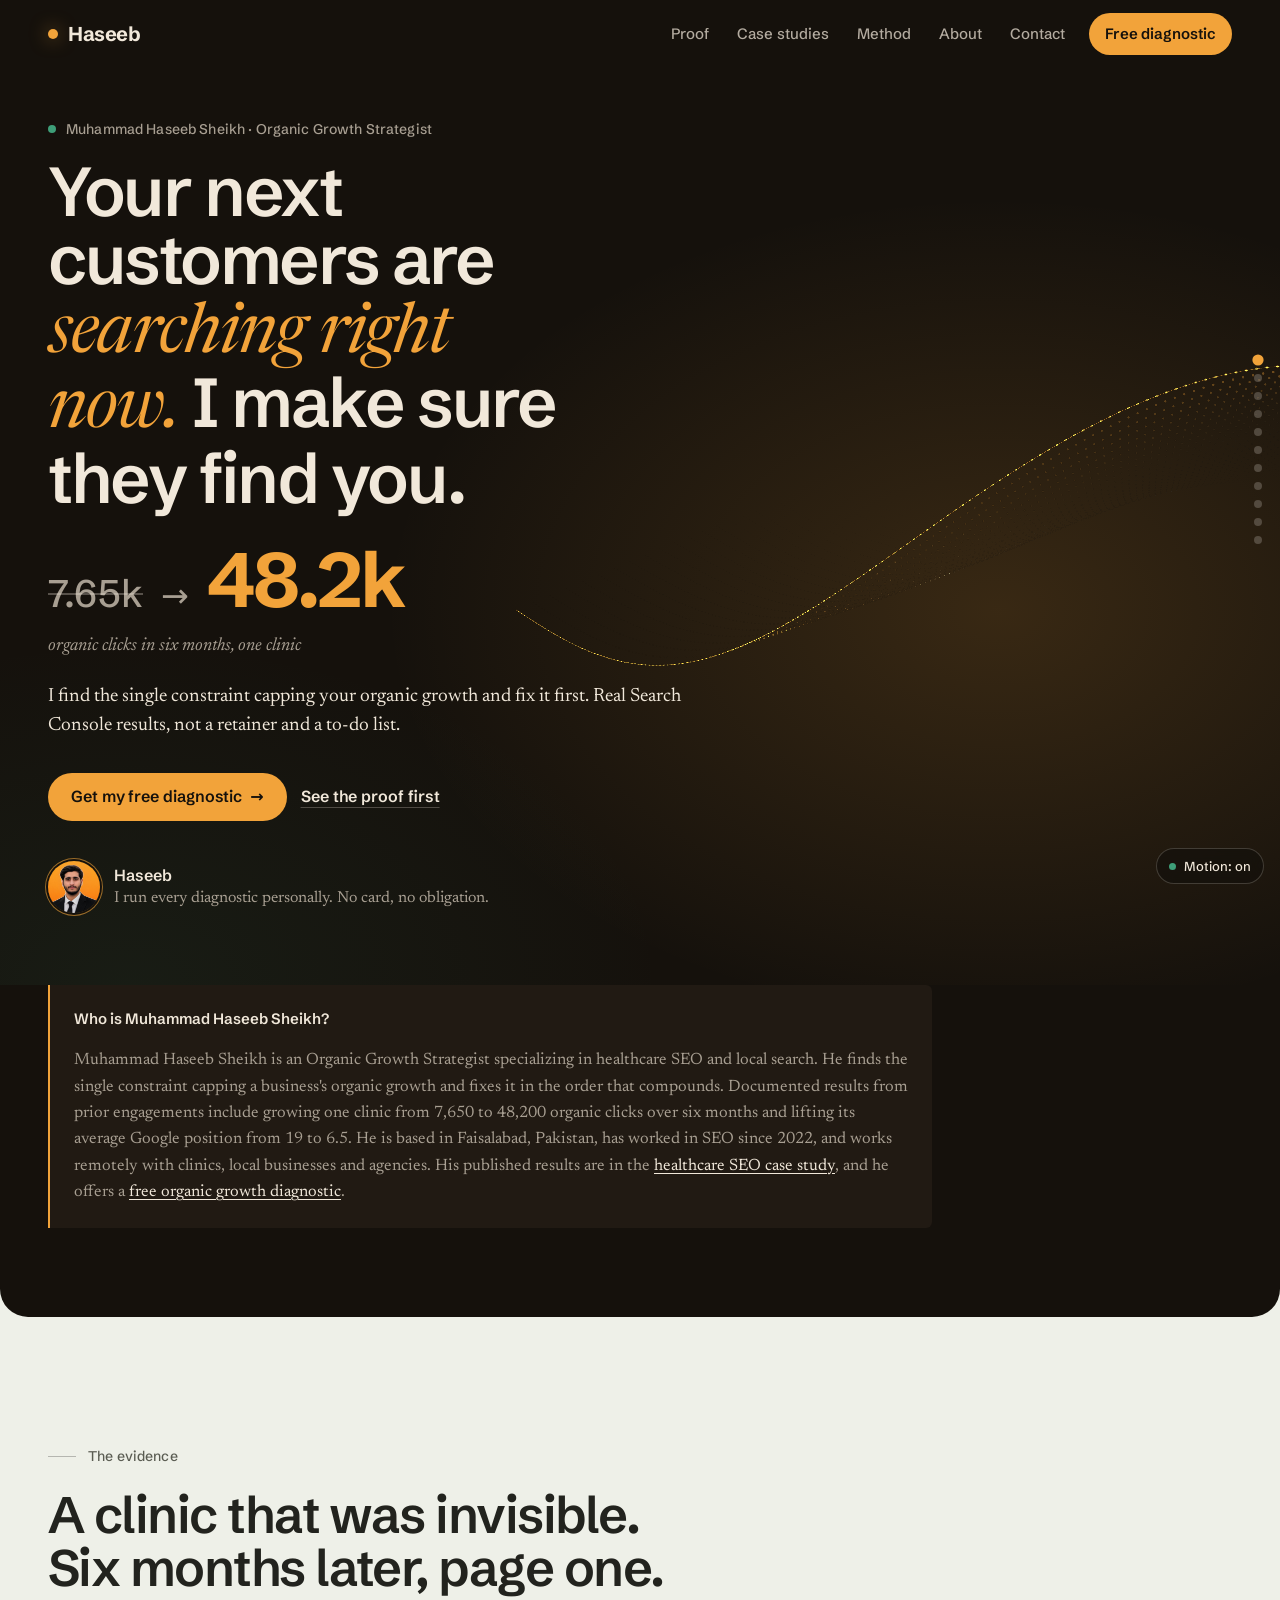
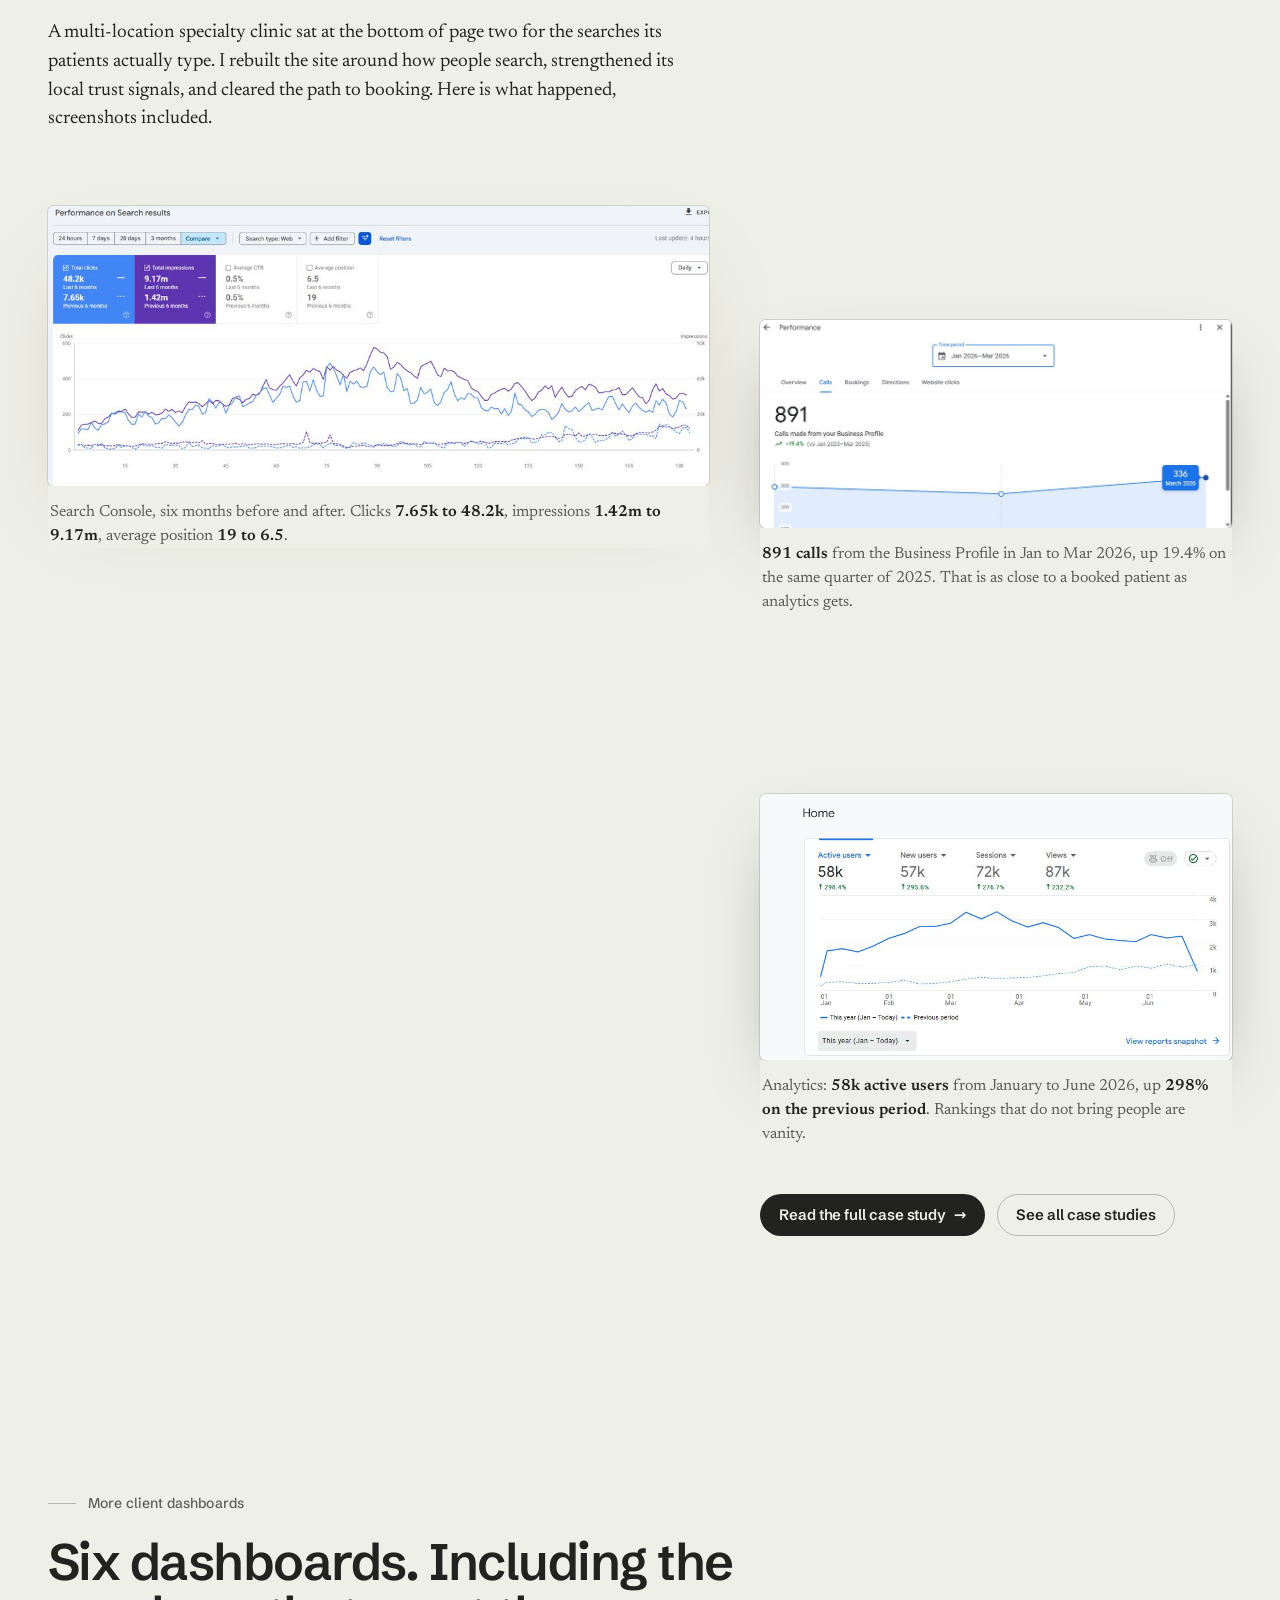
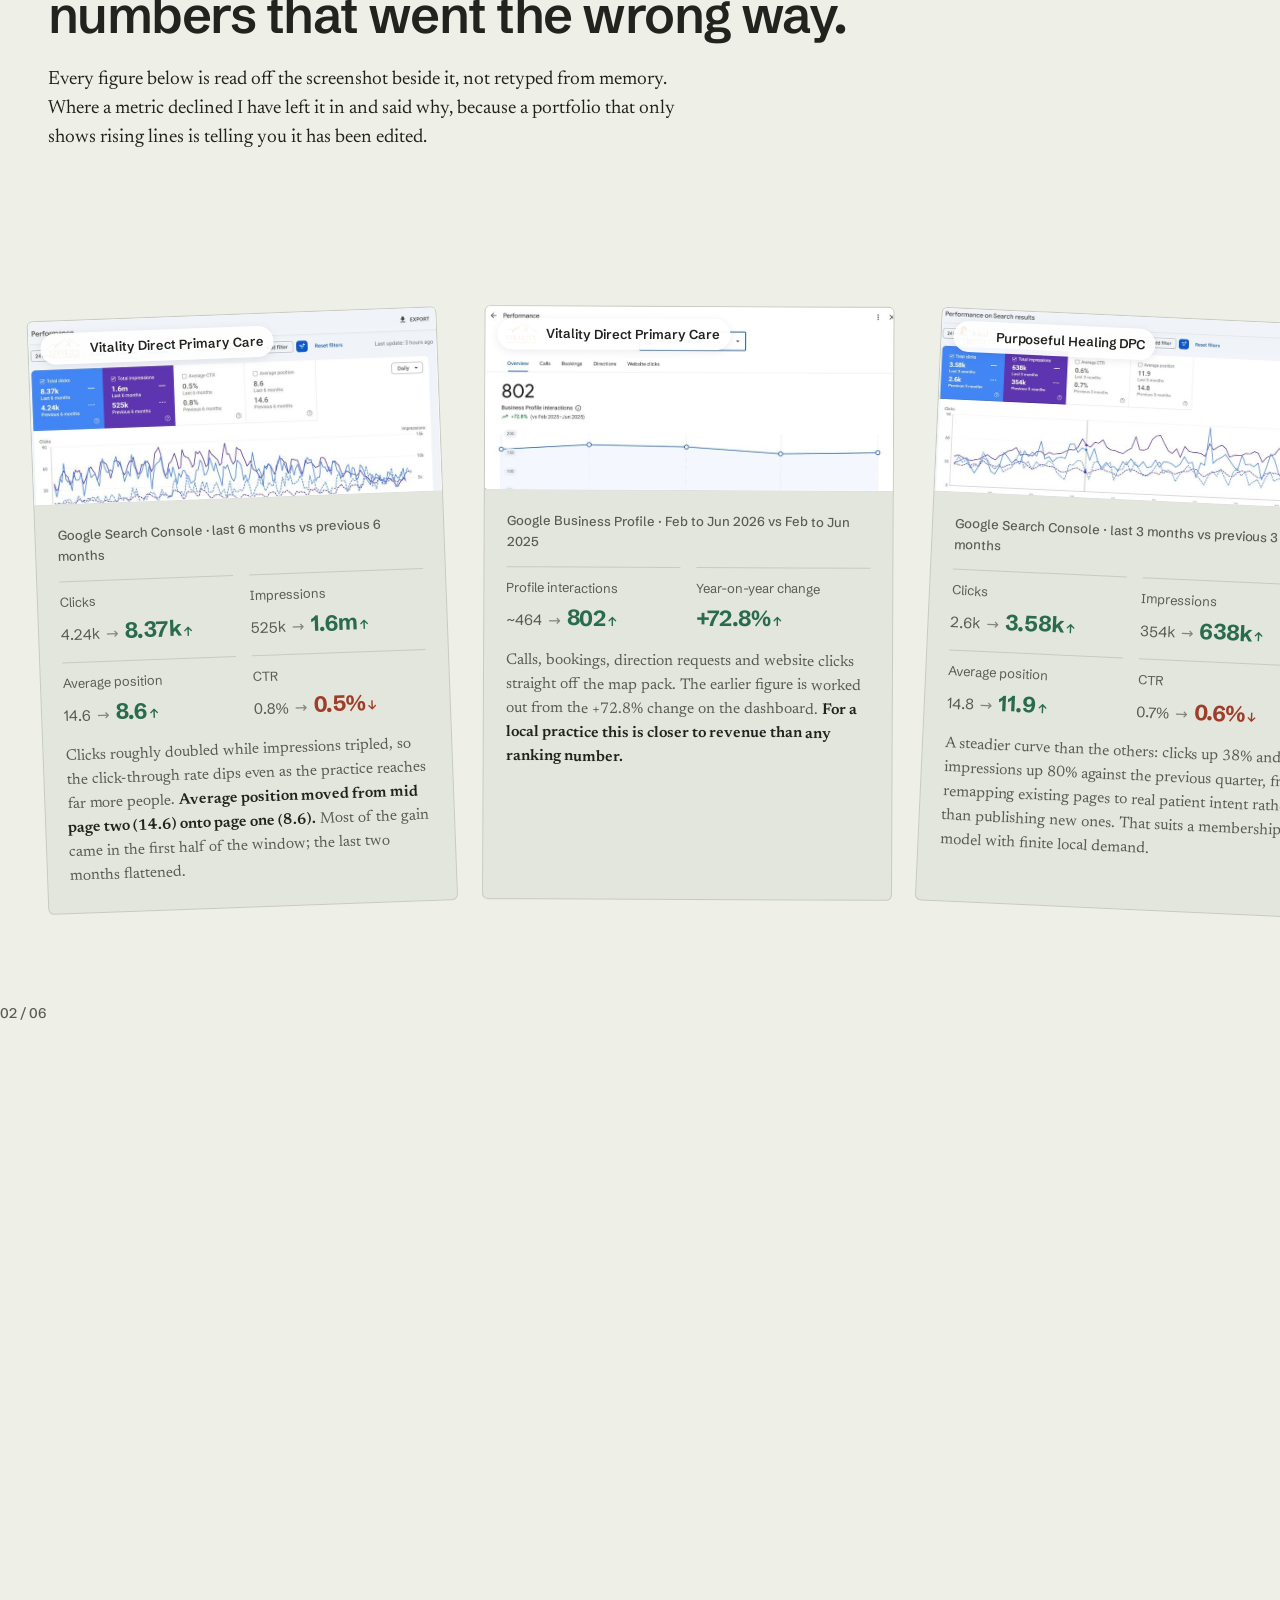
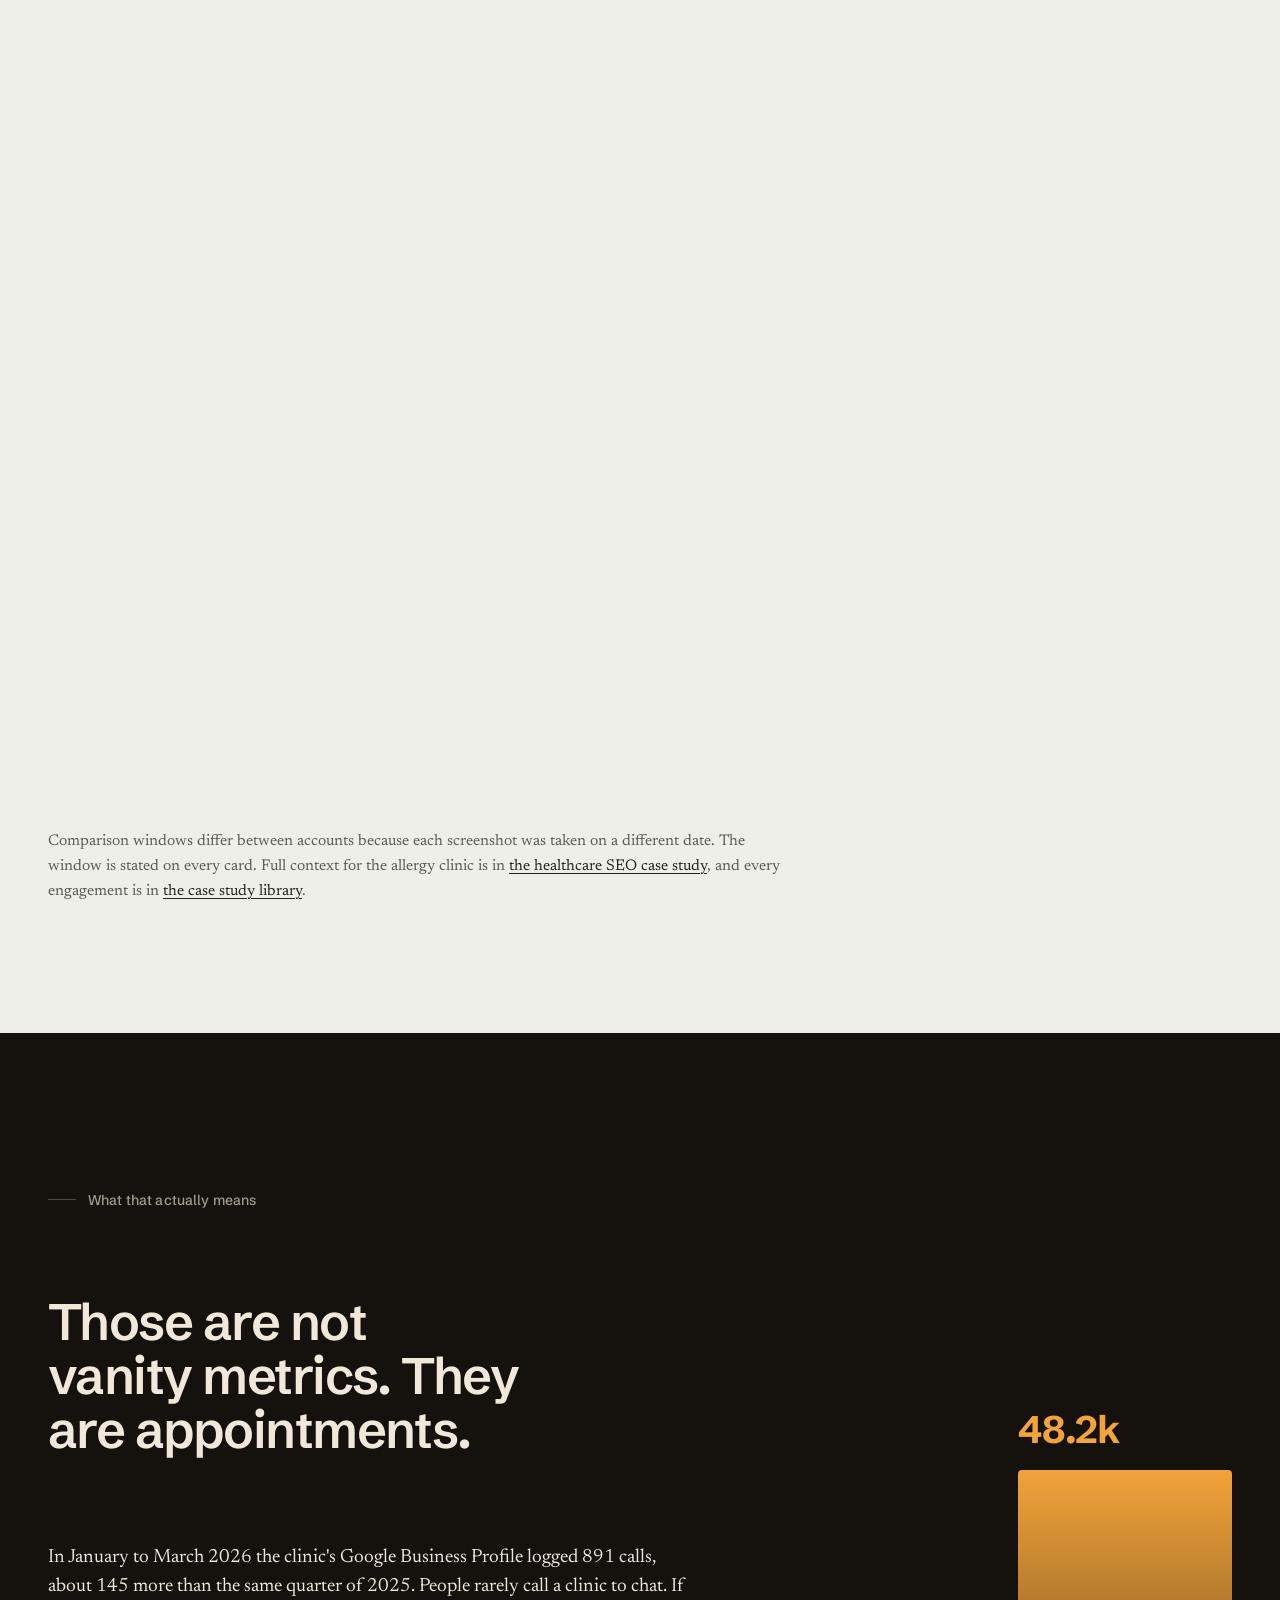
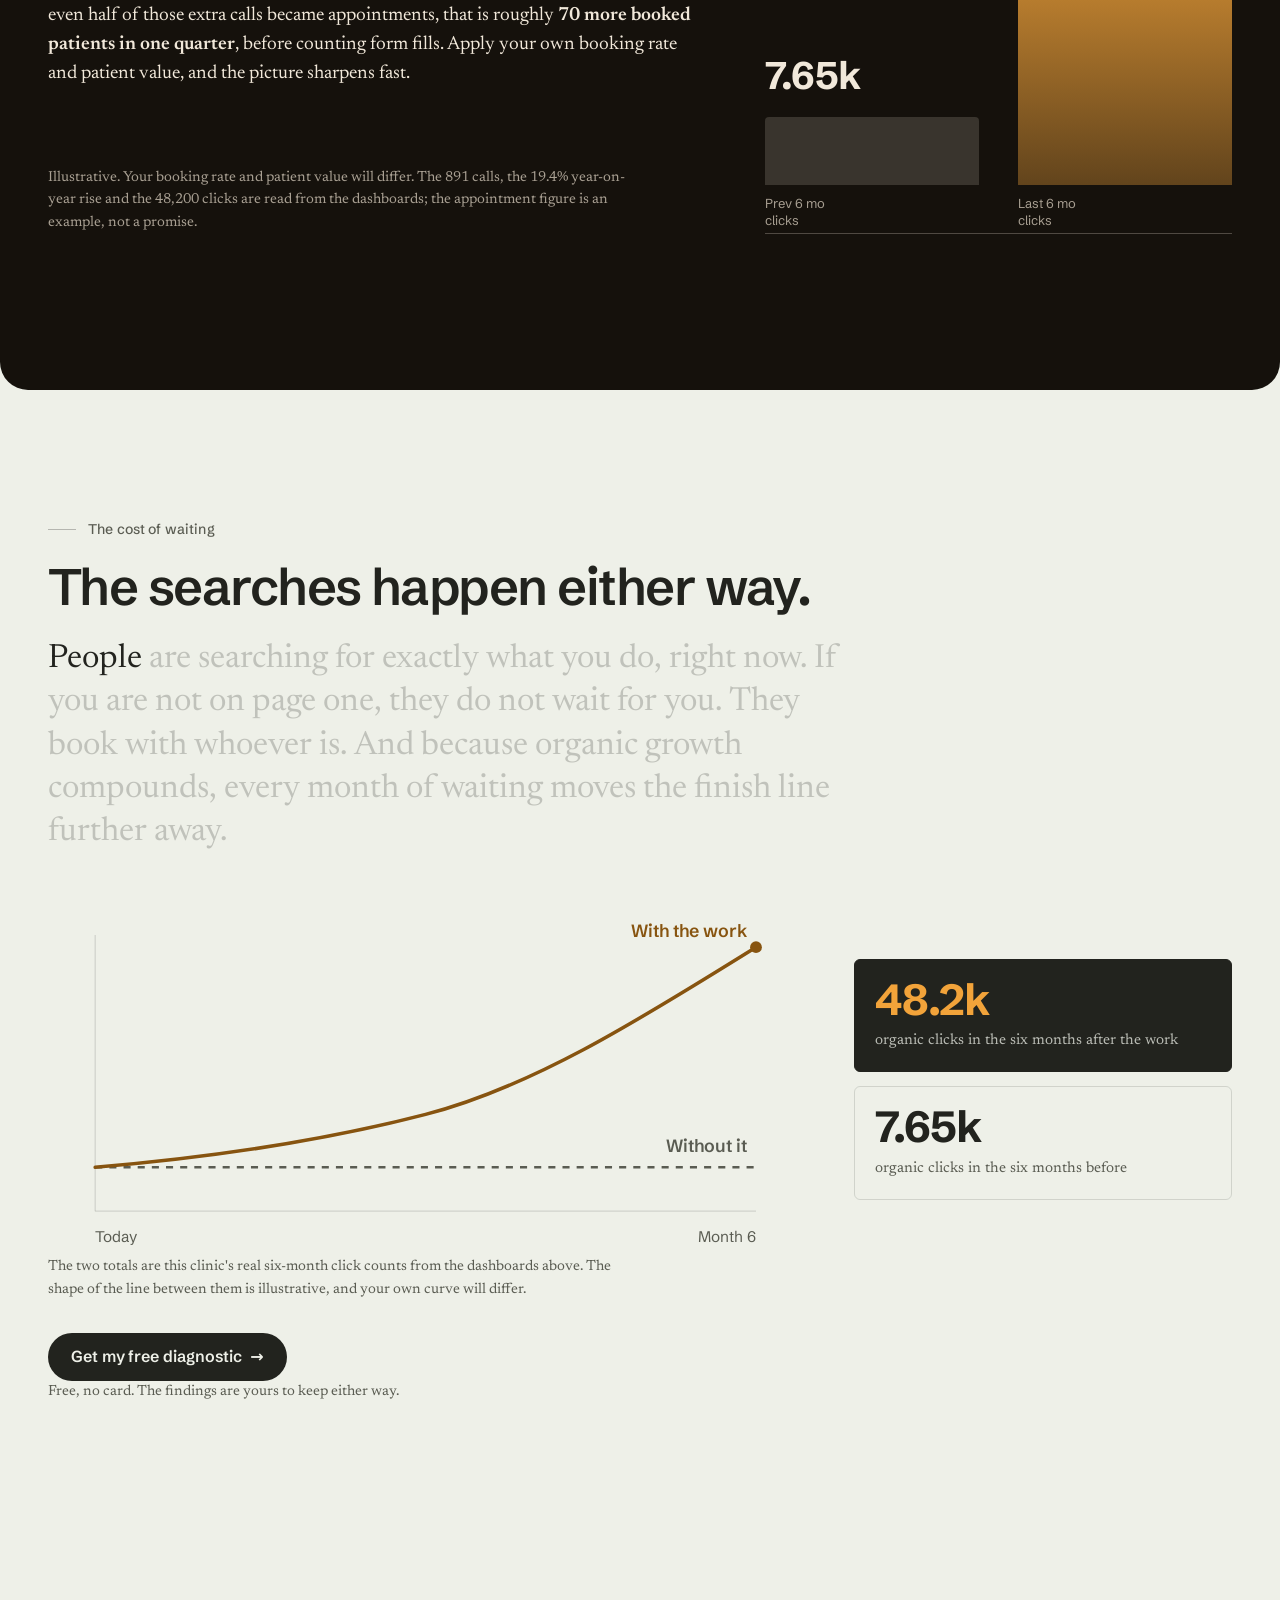
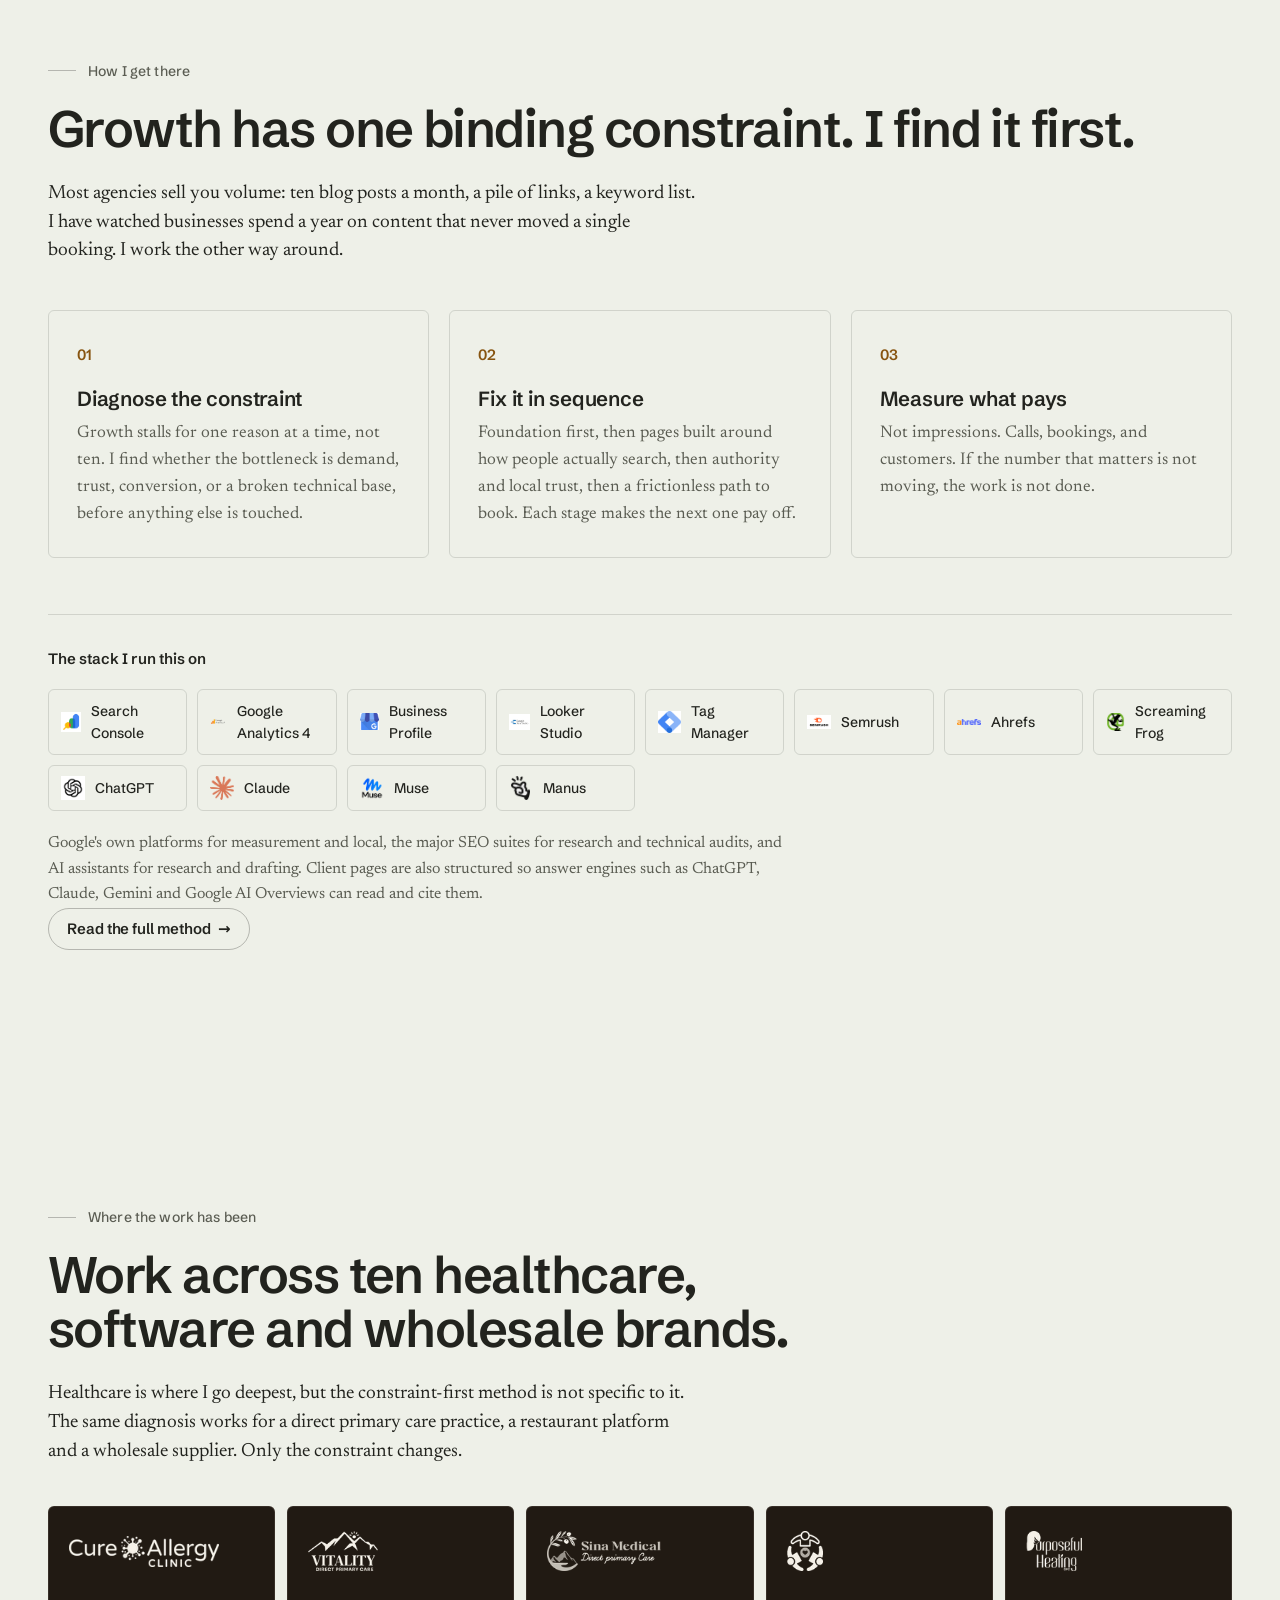
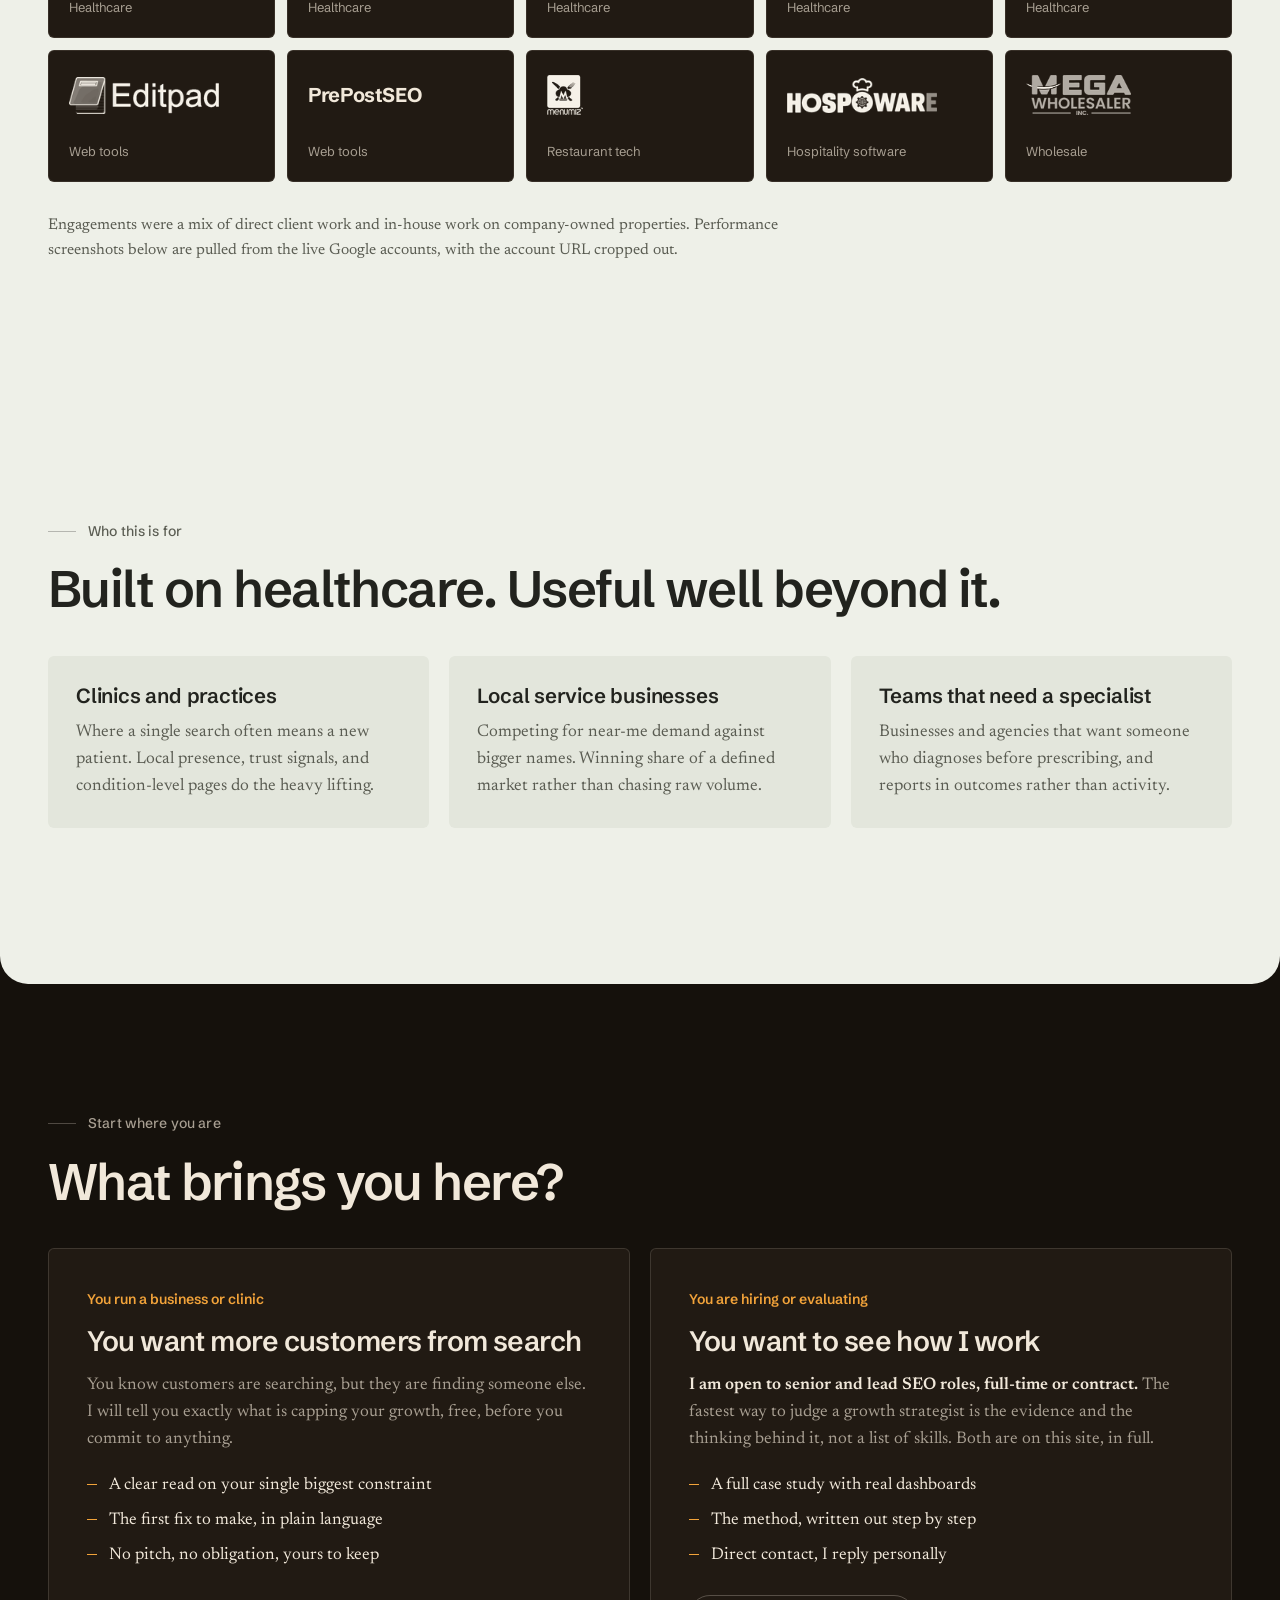
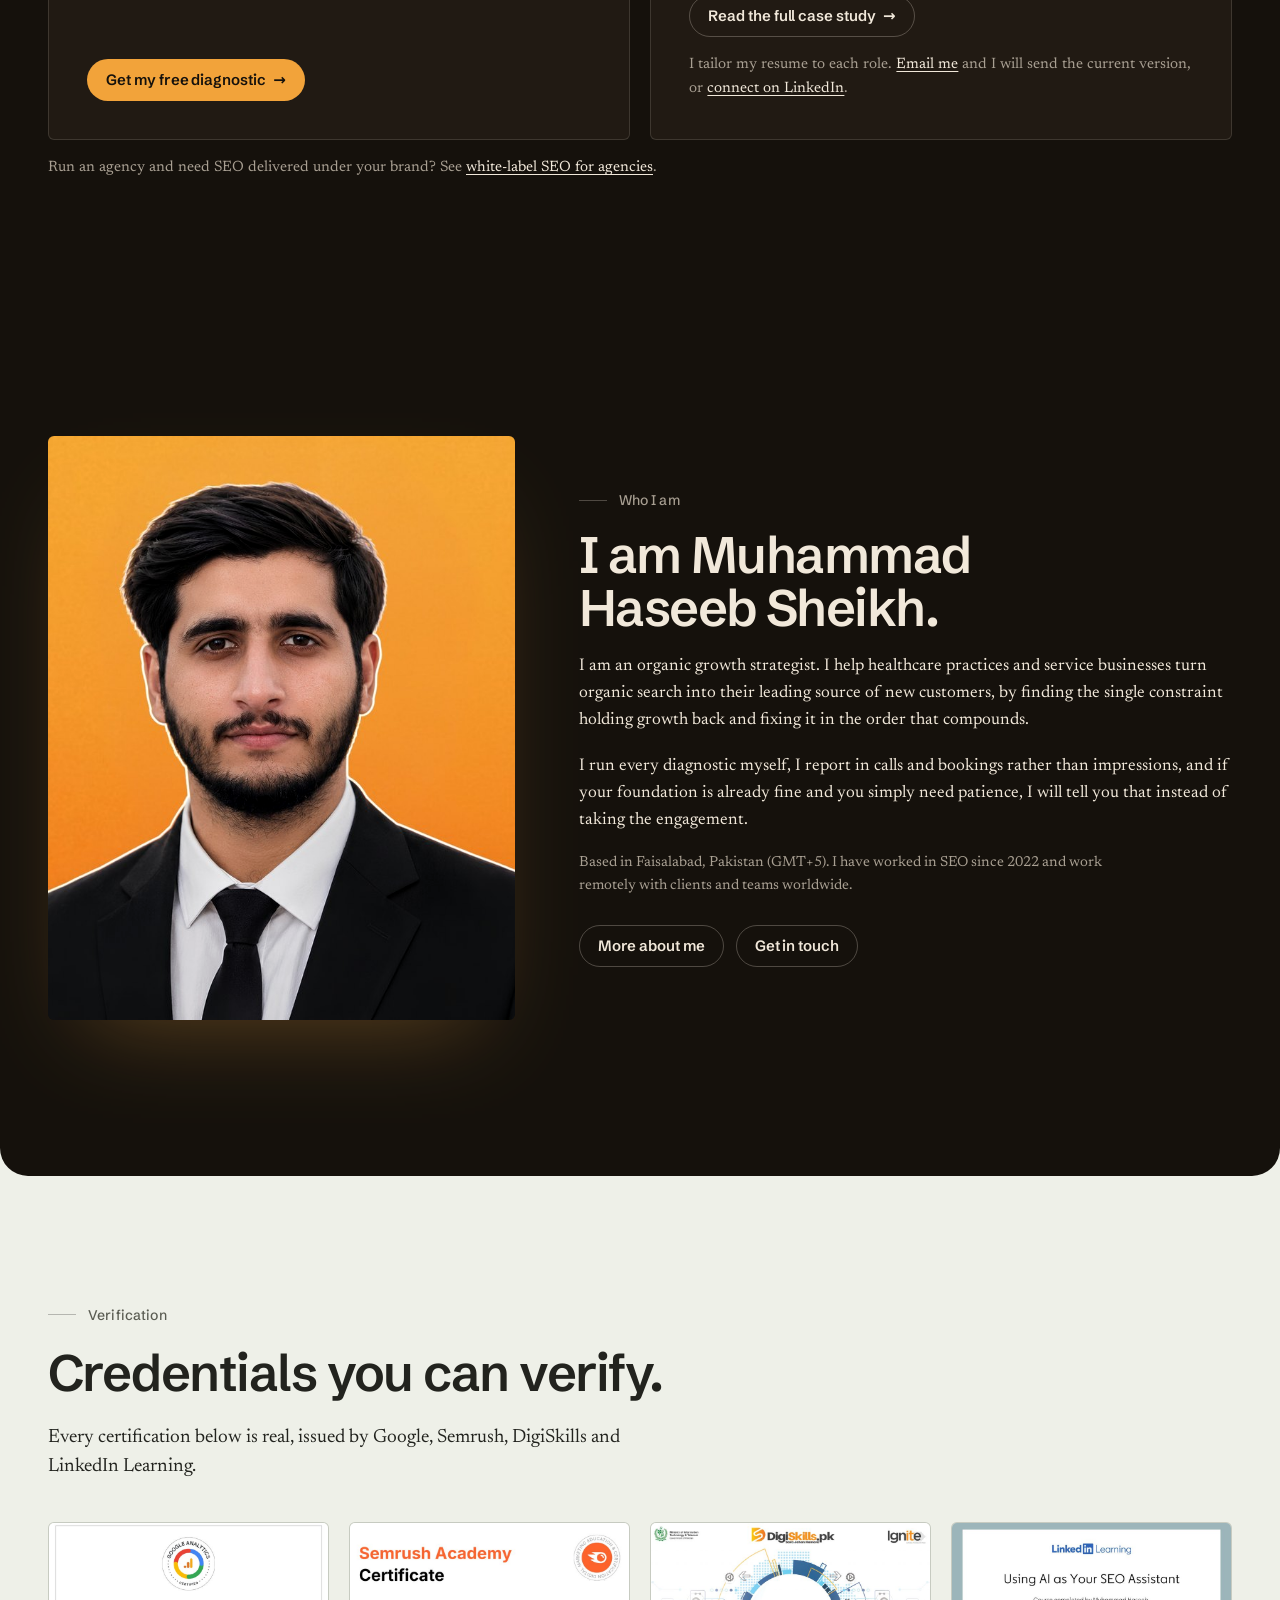
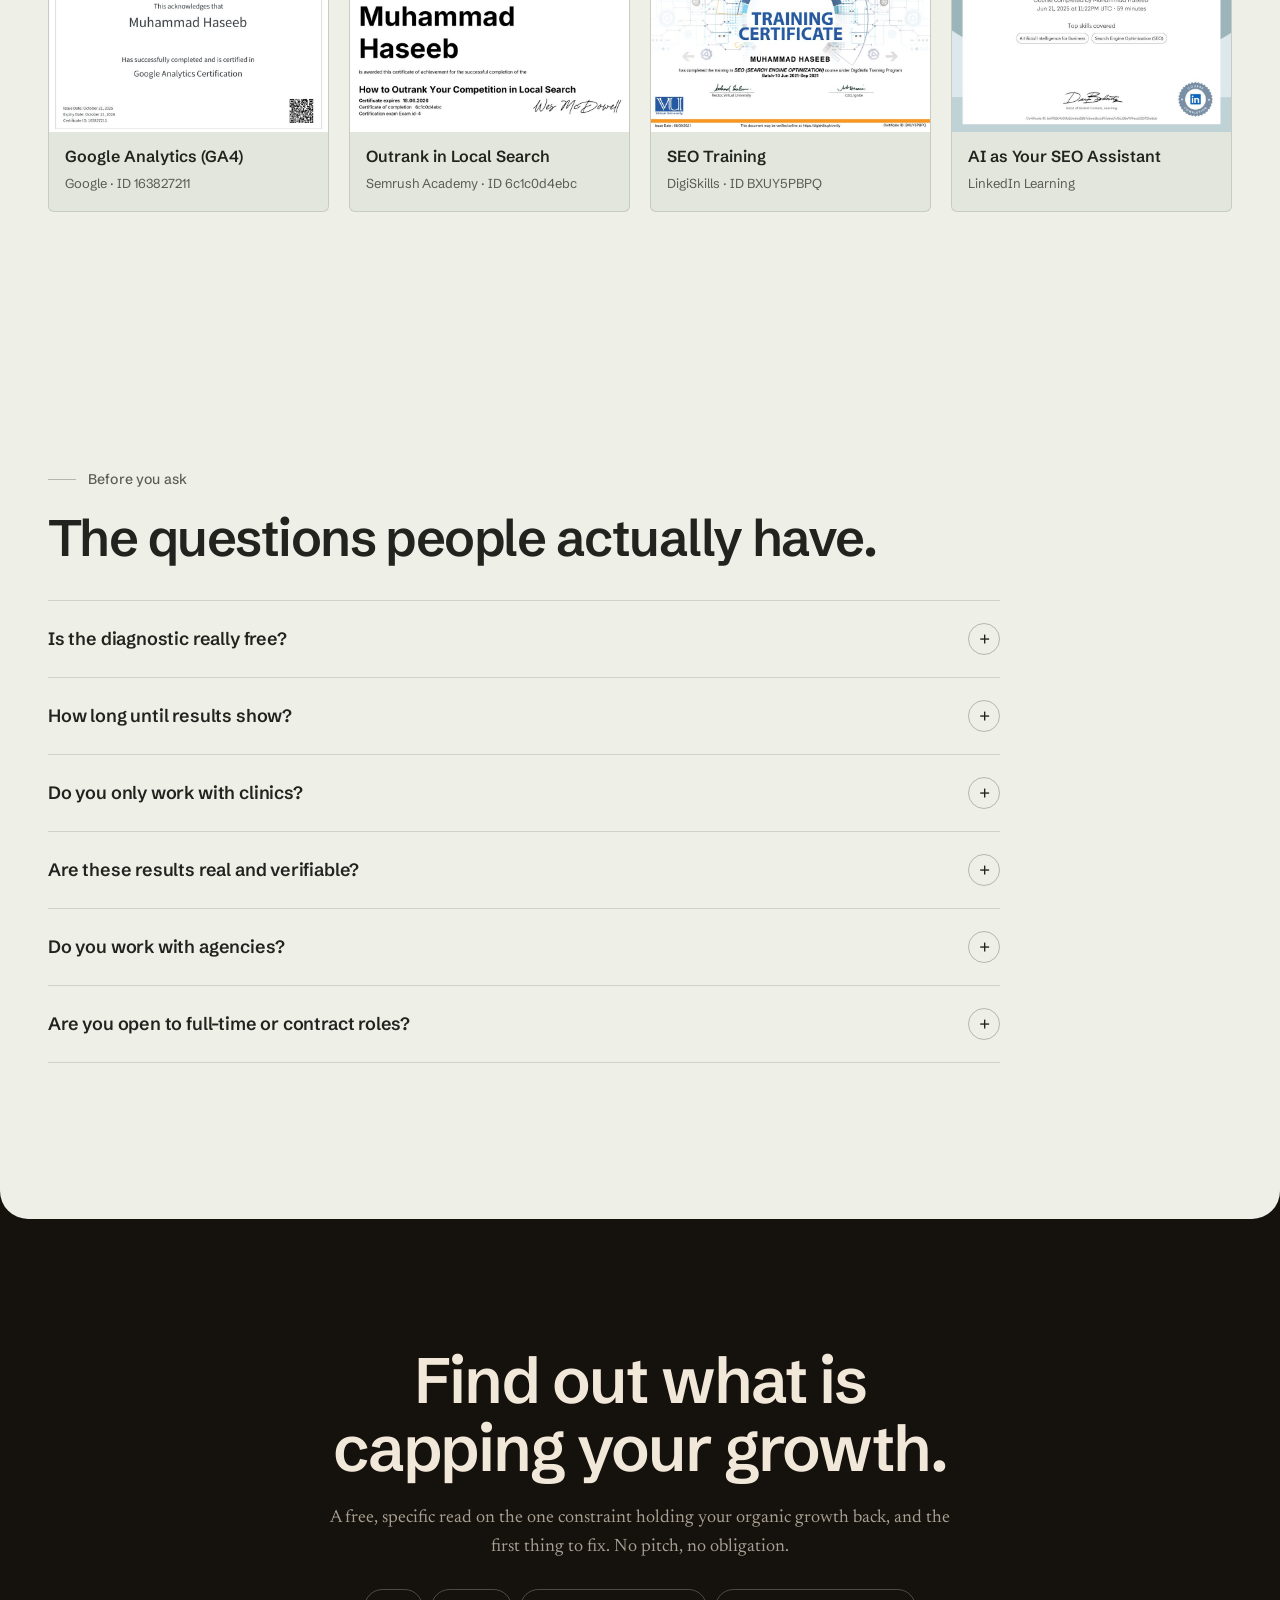
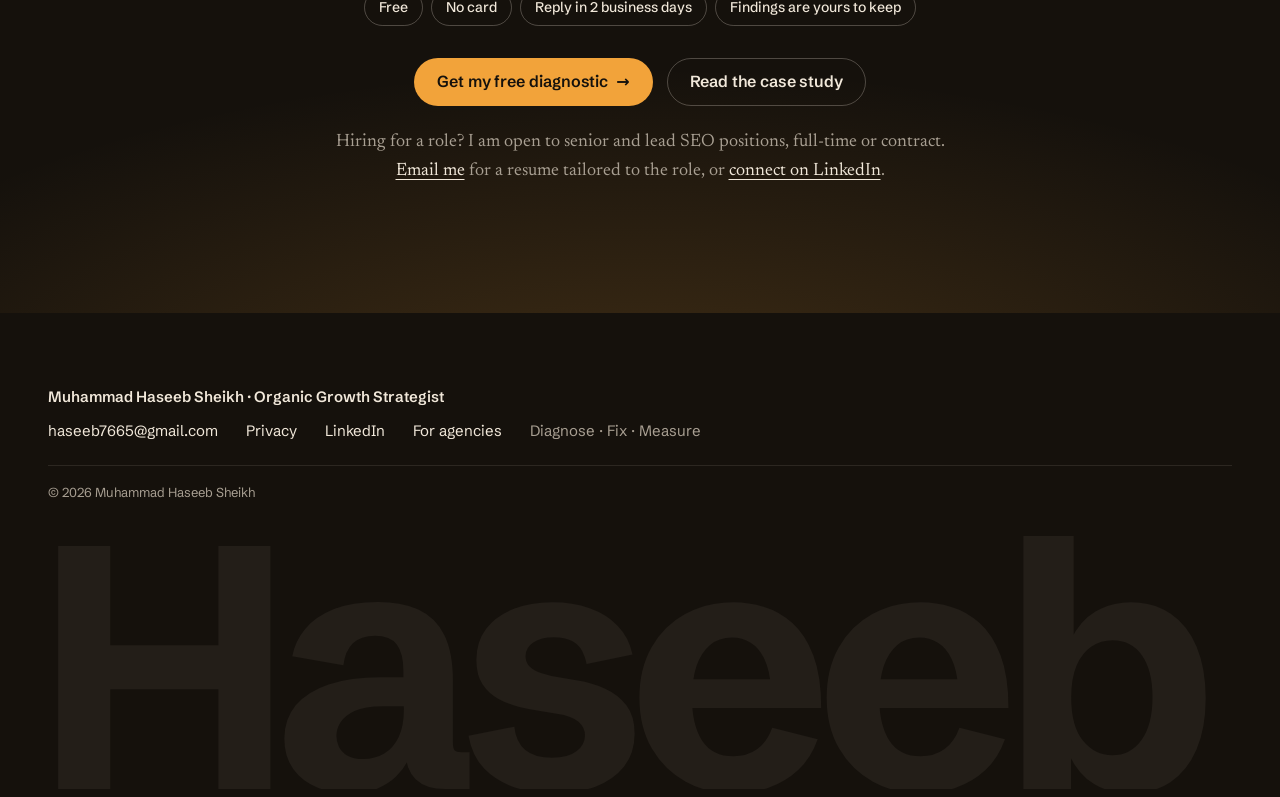
==== site/index.html @ da063920 "Implement portfolio redesign in site/ Build all ten existing pages (same filenames and routes) with " ====
<!DOCTYPE html>
<html lang="en">
<head>
<script>document.documentElement.className+=" js";</script>
<meta charset="UTF-8" />
<meta name="viewport" content="width=device-width, initial-scale=1.0" />
<title>Muhammad Haseeb Sheikh | Organic Growth &amp; Healthcare SEO</title>
<link rel="icon" type="image/png" href="assets/img-bf807c6331b0.png">
<link rel="apple-touch-icon" href="apple-touch-icon.png">

<meta name="description" content="Organic growth strategist for clinics and local businesses. One clinic grew from 7,650 to 48,200 organic clicks in six months. Free growth diagnostic." />
<meta name="author" content="Muhammad Haseeb Sheikh" />
<meta name="robots" content="index, follow, max-image-preview:large" />
<meta name="theme-color" content="#15110C" />
<link rel="canonical" href="https://muhammadhaseeb.co/" />
<meta property="og:type" content="website" />
<meta property="og:title" content="Muhammad Haseeb Sheikh | Organic Growth &amp; Healthcare SEO" />
<meta property="og:description" content="One clinic grew from 7,650 to 48,200 organic clicks in six months. Constraint-first SEO for clinics and local businesses." />
<meta property="og:url" content="https://muhammadhaseeb.co/" />
<meta property="og:image" content="https://muhammadhaseeb.co/share.jpg" />
<meta property="og:image:width" content="1200" />
<meta property="og:image:height" content="630" />
<meta name="twitter:card" content="summary_large_image" />
<meta name="twitter:image" content="https://muhammadhaseeb.co/share.jpg" />
<script type="application/ld+json">{"@context": "https://schema.org", "@graph": [{"@type": "Person", "@id": "https://muhammadhaseeb.co/#person", "name": "Muhammad Haseeb Sheikh", "alternateName": "Haseeb", "jobTitle": "Organic Growth Strategist", "description": "Organic growth strategist specializing in healthcare SEO and local search, working in SEO since 2022. Uses a constraint-first method: find the one layer capping growth (demand, technical access, trust or conversion) and fix it first.", "url": "https://muhammadhaseeb.co/", "image": "https://muhammadhaseeb.co/images/muhammad-haseeb-sheikh.jpg", "email": "mailto:haseeb7665@gmail.com", "address": {"@type": "PostalAddress", "addressLocality": "Faisalabad", "addressCountry": "PK"}, "knowsAbout": ["Search engine optimization", "Healthcare SEO", "Local SEO", "Google Business Profile optimization", "Technical SEO", "Conversion optimization"], "sameAs": ["https://www.linkedin.com/in/muhammadhaseebsheikh"]}, {"@type": "Service", "@id": "https://muhammadhaseeb.co/#service", "name": "Organic growth and healthcare SEO", "serviceType": "Search engine optimization", "provider": {"@id": "https://muhammadhaseeb.co/#person"}, "areaServed": ["US", "GB", "AU"], "description": "Constraint-first organic growth for clinics, local businesses and agencies. Documented result: Cure Allergy Clinic grew from 7,650 to 48,200 organic clicks in six months, with average Google position moving from 19 to 6.5.", "offers": {"@type": "Offer", "name": "Free growth diagnostic", "price": "0", "priceCurrency": "USD", "url": "https://muhammadhaseeb.co/diagnostic"}}, {"@type": "WebSite", "@id": "https://muhammadhaseeb.co/#website", "url": "https://muhammadhaseeb.co/", "name": "Muhammad Haseeb Sheikh", "publisher": {"@id": "https://muhammadhaseeb.co/#person"}}, {"@type": "WebPage", "dateModified": "2026-10-04", "datePublished": "2026-01-15", "@id": "https://muhammadhaseeb.co/#webpage", "url": "https://muhammadhaseeb.co/", "name": "Muhammad Haseeb Sheikh | Organic Growth & Healthcare SEO", "isPartOf": {"@id": "https://muhammadhaseeb.co/#website"}, "about": {"@id": "https://muhammadhaseeb.co/#person"}, "primaryImageOfPage": "https://muhammadhaseeb.co/images/muhammad-haseeb-sheikh.jpg", "speakable": {"@type": "SpeakableSpecification", "cssSelector": ["h1", ".sub"]}, "inLanguage": "en"}, {"@type": "FAQPage", "@id": "https://muhammadhaseeb.co/#faq", "mainEntity": [{"@type": "Question", "name": "Is the diagnostic really free?", "acceptedAnswer": {"@type": "Answer", "text": "Yes. You book a slot and add your website and goal. I review it and send a written diagnosis within two business days, then we walk through it on the call if you want. No obligation, and the findings are yours to keep."}}, {"@type": "Question", "name": "How long until results show?", "acceptedAnswer": {"@type": "Answer", "text": "Meaningful movement usually shows within two to three months. In the clinic case, clicks rose from the first month, peaked in month three and held at about six times the baseline by month six. Anyone promising page one in a few weeks is selling something else."}}, {"@type": "Question", "name": "Do you only work with clinics?", "acceptedAnswer": {"@type": "Answer", "text": "No. Healthcare is where my deepest published proof sits. I've also grown restaurant-tech, hospitality-software, web-tools and wholesale sites; those results are on the case studies page."}}, {"@type": "Question", "name": "Are these results real and verifiable?", "acceptedAnswer": {"@type": "Answer", "text": "Every figure comes from the client's own Search Console, Analytics or Business Profile, and every card states its comparison window. Named brands are shown with permission; some are properties I worked on in-house. Account URLs are cropped and no patient data is shown."}}, {"@type": "Question", "name": "Do you work with agencies?", "acceptedAnswer": {"@type": "Answer", "text": "Yes, as a white-label fulfilment partner working under your brand. Work done for a partner agency is never published here without that agency's written permission."}}, {"@type": "Question", "name": "Are you open to full-time or contract roles?", "acceptedAnswer": {"@type": "Answer", "text": "For the right team, yes. The about page has my background, and the case study shows how I think."}}]}]}</script>

<link rel="preload" href="fonts/schibsted-grotesk-latin.woff2" as="font" type="font/woff2" crossorigin>
<link rel="stylesheet" href="css/site.css">
</head>
<body class="pg-index">
<a class="skip" href="#top">Skip to content</a>

<div id="progress" aria-hidden="true"></div>

<header id="nav">
  <div class="wrap navin">
    <a class="brand" href="index.html"><span class="dot"></span><b>Haseeb</b></a>
    <nav class="nav-links" aria-label="Primary">
      <a href="#proof">Proof</a>
      <a href="cases.html">Case studies</a>
      <a href="method.html">Method</a>
      <a href="about.html">About</a>
      <a href="contact.html">Contact</a>
      <a href="diagnostic.html" class="nav-cta">Free diagnostic</a>
    </nav>
    <button id="burger" aria-label="Open menu" aria-expanded="false"><i></i><i></i><i></i></button>
  </div>
</header>
<div id="mobileMenu" role="dialog" aria-modal="true" aria-label="Menu">
  <button class="x" id="menuClose" aria-label="Close menu">&times;</button>
  <a href="#proof">Proof</a>
  <a href="cases.html">Case studies</a>
  <a href="method.html">Method</a>
  <a href="about.html">About</a>
  <a href="contact.html">Contact</a>
  <a href="diagnostic.html">Free diagnostic</a>
</div>
<button id="motionToggle" data-on="true" aria-pressed="false" aria-label="Toggle reduced motion"><span class="led"></span><span id="motionLabel">Motion: on</span></button>

<main>

<section class="hero" id="top" data-stage="night">
  <canvas class="gl-stage" aria-hidden="true"></canvas>
    <div class="wrap">
   <div class="neuro">
    <span class="eyebrow2"><span class="live"></span>Muhammad Haseeb Sheikh · Organic Growth Strategist</span>
    <h1 class="reveal">Your next customers are <em>searching right now.</em> I make sure they find you.</h1>
    <div class="payoff reveal" data-cu>
      <span class="from">7.65k</span>
      <span class="ar">&rarr;</span>
      <span class="to"><span class="cu" data-count="48.2" data-dec="1" data-suffix="k">48.2k</span></span>
      <span class="cap">organic clicks in six months, one clinic</span>
    </div>
    <p class="sub reveal">I find the single constraint capping your organic growth and fix it first. Real Search Console results, not a retainer and a to-do list.</p>
    <div class="cta2 reveal">
      <a href="diagnostic.html" class="btn btn-primary">Get my free diagnostic <span aria-hidden="true">&rarr;</span></a>
      <a href="#proof" class="txtlink">See the proof first</a>
    </div>
    <div class="signature reveal">
      <img src="assets/img-f12f8c9a94dd.jpg" alt="Muhammad Haseeb Sheikh" fetchpriority="high" width="820" height="820">
      <span class="s-t"><b>Haseeb</b>I run every diagnostic personally. No card, no obligation.</span>
    </div>
   </div>
  </div>
</section>
<section id="summary" data-stage="night">
  <div class="wrap">
    <div class="ai-answer reveal" data-speakable>
    <p class="ai-answer-q">Who is Muhammad Haseeb Sheikh?</p>
    <p class="ai-answer-a">Muhammad Haseeb Sheikh is an Organic Growth Strategist specializing in healthcare SEO and local search. He finds the single constraint capping a business's organic growth and fixes it in the order that compounds. Documented results from prior engagements include growing one clinic from 7,650 to 48,200 organic clicks over six months and lifting its average Google position from 19 to 6.5. He is based in Faisalabad, Pakistan, has worked in SEO since 2022, and works remotely with clinics, local businesses and agencies. His published results are in the <a href="case-healthcare-seo.html">healthcare SEO case study</a>, and he offers a <a href="diagnostic.html">free organic growth diagnostic</a>.</p>
  </div>
  </div>
</section>
<section id="proof" data-stage="paper">
  <div class="wrap">
    <div class="coord"><span class="n">03</span><span class="t">The evidence</span></div>
    <h2 class="reveal">A clinic that was invisible. Six months later, page one.</h2>
    <p class="lead reveal">A multi-location specialty clinic sat at the bottom of page two for the searches its patients actually type. I rebuilt the site around how people search, strengthened its local trust signals, and cleared the path to booking. Here is what happened, screenshots included.</p>

    <figure class="dash snapin reveal" data-tilt>
      <img src="assets/img-d5c35ad67c9b.jpg" alt="Search Console six-month comparison showing clicks and impressions rising sharply" loading="lazy" width="1000" height="424">
      <figcaption>Search Console, six months before and after. Clicks <b>7.65k to 48.2k</b>, impressions <b>1.42m to 9.17m</b>, average position <b>19 to 6.5</b>.</figcaption>
    </figure>

    <div class="dash-row">
      <figure class="dash snapin reveal" data-tilt>
        <img src="assets/img-1e4ef3b287bf.jpg" alt="Business Profile showing 891 calls, up 19.4 percent" loading="lazy" width="1000" height="441">
        <figcaption><b>891 calls</b> from the Business Profile in Jan to Mar 2026, up 19.4% on the same quarter of 2025. That is as close to a booked patient as analytics gets.</figcaption>
      </figure>
      <figure class="dash snapin reveal" data-tilt>
        <img src="assets/img-285535b010dd.jpg" alt="Google Analytics 4 showing 58k active users from January to June 2026, up 298 percent on the previous period" loading="lazy" width="817" height="460">
        <figcaption>Analytics: <b>58k active users</b> from January to June 2026, up <b>298% on the previous period</b>. Rankings that do not bring people are vanity.</figcaption>
      </figure>
    </div>

    <div>
      <a href="case-healthcare-seo.html" class="btn btn-primary btn-sm">Read the full case study <span aria-hidden="true">&rarr;</span></a>
      <a href="cases.html" class="btn btn-ghost btn-sm">See all case studies</a>
    </div>
  </div>
</section>
<section id="receipts" aria-labelledby="receipts-h" data-stage="paper">
  <div class="wrap">
    <div class="coord"><span class="n">04</span><span class="t">More client dashboards</span></div>
    <h2 id="receipts-h" class="reveal">Six dashboards. Including the numbers that went the wrong way.</h2>
    <p class="lead reveal">Every figure below is read off the screenshot beside it, not retyped from memory. Where a metric declined I have left it in and said why, because a portfolio that only shows rising lines is telling you it has been edited.</p>
    <div class="receipts reveal">
      <figure class="rcard" data-tilt>
        <div class="rshot"><span class="rtag"><img src="assets/img-7d0153bca8db.png" alt="Vitality Direct Primary Care logo" width="98" height="56"><span>Vitality Direct Primary Care</span></span><img src="assets/img-fd11b03150de.jpg" alt="Google performance dashboard for Vitality Direct Primary Care, account URL cropped out" loading="lazy" width="900" height="474"></div>
        <figcaption class="rbody">
          <div class="rsrc">Google Search Console &middot; last 6 months vs previous 6 months</div>
          <ul class="rmetrics"><li><span class="k">Clicks</span><span class="v">4.24k<i>&rarr;</i><b>8.37k</b></span></li><li><span class="k">Impressions</span><span class="v">525k<i>&rarr;</i><b>1.6m</b></span></li><li><span class="k">Average position</span><span class="v">14.6<i>&rarr;</i><b>8.6</b></span></li><li><span class="k">CTR</span><span class="v">0.8%<i>&rarr;</i><b class="down">0.5%</b></span></li></ul>
          <p class="rnote">Clicks roughly doubled while impressions tripled, so the click-through rate dips even as the practice reaches far more people. <b>Average position moved from mid page two (14.6) onto page one (8.6).</b> Most of the gain came in the first half of the window; the last two months flattened.</p>
        </figcaption>
      </figure>
      <figure class="rcard" data-tilt>
        <div class="rshot"><span class="rtag"><img src="assets/img-7d0153bca8db.png" alt="Vitality Direct Primary Care logo" width="98" height="56"><span>Vitality Direct Primary Care</span></span><img src="assets/img-04744b340c74.jpg" alt="Google performance dashboard for Vitality Direct Primary Care, account URL cropped out" loading="lazy" width="900" height="398"></div>
        <figcaption class="rbody">
          <div class="rsrc">Google Business Profile &middot; Feb to Jun 2026 vs Feb to Jun 2025</div>
          <ul class="rmetrics"><li><span class="k">Profile interactions</span><span class="v">~464<i>&rarr;</i><b>802</b></span></li><li><span class="k">Year-on-year change</span><span class="v"><b>+72.8%</b></span></li></ul>
          <p class="rnote">Calls, bookings, direction requests and website clicks straight off the map pack. The earlier figure is worked out from the +72.8% change on the dashboard. <b>For a local practice this is closer to revenue than any ranking number.</b></p>
        </figcaption>
      </figure>
      <figure class="rcard" data-tilt>
        <div class="rshot"><span class="rtag"><img src="assets/img-b8a70fbf376c.png" alt="Purposeful Healing DPC logo" width="79" height="56"><span>Purposeful Healing DPC</span></span><img src="assets/img-b2038b80cff4.jpg" alt="Google performance dashboard for Purposeful Healing DPC, account URL cropped out" loading="lazy" width="900" height="416"></div>
        <figcaption class="rbody">
          <div class="rsrc">Google Search Console &middot; last 3 months vs previous 3 months</div>
          <ul class="rmetrics"><li><span class="k">Clicks</span><span class="v">2.6k<i>&rarr;</i><b>3.58k</b></span></li><li><span class="k">Impressions</span><span class="v">354k<i>&rarr;</i><b>638k</b></span></li><li><span class="k">Average position</span><span class="v">14.8<i>&rarr;</i><b>11.9</b></span></li><li><span class="k">CTR</span><span class="v">0.7%<i>&rarr;</i><b class="down">0.6%</b></span></li></ul>
          <p class="rnote">A steadier curve than the others: clicks up 38% and impressions up 80% against the previous quarter, from remapping existing pages to real patient intent rather than publishing new ones. That suits a membership model with finite local demand.</p>
        </figcaption>
      </figure>
      <figure class="rcard" data-tilt>
        <div class="rshot"><span class="rtag"><img src="assets/img-01b68bceec88.png" alt="Jersey Family Health logo" width="51" height="56"><span>Jersey Family Health</span></span><img src="assets/img-b435ef9c5700.jpg" alt="Google performance dashboard for Jersey Family Health, account URL cropped out" loading="lazy" width="900" height="488"></div>
        <figcaption class="rbody">
          <div class="rsrc">Google Search Console &middot; last 3 months vs previous 3 months</div>
          <ul class="rmetrics"><li><span class="k">Clicks</span><span class="v">104<i>&rarr;</i><b>669</b></span></li><li><span class="k">Impressions</span><span class="v">1.74k<i>&rarr;</i><b>67.1k</b></span></li><li><span class="k">Average position</span><span class="v">19.4<i>&rarr;</i><b class="down">27.5</b></span></li><li><span class="k">CTR</span><span class="v">6%<i>&rarr;</i><b class="down">1%</b></span></li></ul>
          <p class="rnote"><b>Read this one carefully, because two numbers got worse.</b> Clicks grew more than sixfold (104 to 669) and impressions nearly fortyfold, but as the site went from ranking for a handful of queries to thousands, the new ones sit lower, so average position and CTR both slipped. This is early-stage reach, not a finished job.</p>
        </figcaption>
      </figure>
      <figure class="rcard" data-tilt>
        <div class="rshot"><span class="rtag"><span>Multi-service medical clinic</span></span><img src="assets/img-557deb0d64fe.jpg" alt="Google Search Console for a multi-service medical clinic, last 6 months vs previous 6 months: clicks 300 to 497, impressions 14.8k to 56.1k, average position 33.1 to 28.3, account URL cropped out" loading="lazy" width="1120" height="514"></div>
        <figcaption class="rbody">
          <div class="rsrc">Google Search Console &middot; last 6 months vs previous 6 months</div>
          <ul class="rmetrics"><li><span class="k">Clicks</span><span class="v">300<i>&rarr;</i><b>497</b></span></li><li><span class="k">Impressions</span><span class="v">14.8k<i>&rarr;</i><b>56.1k</b></span></li><li><span class="k">Average position</span><span class="v">33.1<i>&rarr;</i><b>28.3</b></span></li><li><span class="k">CTR</span><span class="v">2%<i>&rarr;</i><b class="down">0.9%</b></span></li></ul>
          <p class="rnote"><b>The earliest-stage healthcare build shown.</b> Impressions grew almost fourfold and clicks by two-thirds. CTR fell because impressions grew faster than clicks while most new pages still rank on page three. The foundation is set; the growth phase is just starting.</p>
        </figcaption>
      </figure>
      <figure class="rcard" data-tilt>
        <div class="rshot"><span class="rtag"><span>Hospitality software platform</span></span><img src="assets/img-2ba182ebf93a.jpg" alt="Google Search Console for a hospitality software platform, last 3 months vs previous 3 months: clicks 34 to 95, impressions 1.29k to 11.6k, average position 5.2 to 11.1, account URL cropped out" loading="lazy" width="1180" height="557"></div>
        <figcaption class="rbody">
          <div class="rsrc">Google Search Console &middot; last 3 months vs previous 3 months</div>
          <ul class="rmetrics"><li><span class="k">Clicks</span><span class="v">34<i>&rarr;</i><b>95</b></span></li><li><span class="k">Impressions</span><span class="v">1.29k<i>&rarr;</i><b>11.6k</b></span></li><li><span class="k">Average position</span><span class="v">5.2<i>&rarr;</i><b class="down">11.1</b></span></li><li><span class="k">CTR</span><span class="v">2.6%<i>&rarr;</i><b class="down">0.8%</b></span></li></ul>
          <p class="rnote"><b>Outside healthcare, from a shallow base.</b> Impressions grew ninefold and clicks nearly tripled. Average position and CTR worsened because the site began ranking for far more queries, most of them further down the page. Small numbers, shown for breadth rather than scale.</p>
        </figcaption>
      </figure>
    </div>
    <p class="brandnote reveal">Comparison windows differ between accounts because each screenshot was taken on a different date. The window is stated on every card. Full context for the allergy clinic is in <a href="case-healthcare-seo.html">the healthcare SEO case study</a>, and every engagement is in <a href="cases.html">the case study library</a>.</p>
  </div>
</section>
<section id="meaning" data-stage="night">
  <div class="wrap">
    <div class="coord"><span class="n">06</span><span class="t">What that actually means</span></div>
    <h2 class="reveal">Those are not vanity metrics. They are appointments.</h2>
    <p class="lead reveal">In January to March 2026 the clinic's Google Business Profile logged 891 calls, about 145 more than the same quarter of 2025. People rarely call a clinic to chat. If even half of those extra calls became appointments, that is roughly <strong class="tone-em">70 more booked patients in one quarter</strong>, before counting form fills. Apply your own booking rate and patient value, and the picture sharpens fast.</p>
    <p class="tone-fine body reveal">Illustrative. Your booking rate and patient value will differ. The 891 calls, the 19.4% year-on-year rise and the 48,200 clicks are read from the dashboards; the appointment figure is an example, not a promise.</p>
    <div class="growbars reveal" role="img" aria-label="Previous six months: 7,650 organic clicks. Most recent six months: 48,200 organic clicks.">
      <div class="col"><span class="val">7.65k</span><div class="bar"></div><span class="cap">Prev 6 mo<br>clicks</span></div>
      <div class="col"><span class="val">48.2k</span><div class="bar"></div><span class="cap">Last 6 mo<br>clicks</span></div>
    </div>
  </div>
</section>
<section id="wait" data-stage="paper">
  <div class="wrap">
    <div class="coord"><span class="n">05</span><span class="t">The cost of waiting</span></div>
    <h2 class="reveal">The searches happen either way.</h2>
    <p class="lead reveal">People are searching for exactly what you do, right now. If you are not on page one, they do not wait for you. They book with whoever is. And because organic growth compounds, every month of waiting moves the finish line further away.</p>
    <div class="waitwrap reveal" data-cu>
      <svg class="waitchart" viewBox="0 0 640 300" role="img" aria-label="Illustration of two six-month paths for one clinic: with the work, organic clicks went from 7.65 thousand to 48.2 thousand per six months; without it, they would have stayed near 7.65 thousand">
        <line x1="40" y1="262" x2="600" y2="262" stroke="var(--line)" stroke-width="1"/>
        <line x1="40" y1="262" x2="40" y2="28" stroke="var(--line)" stroke-width="1"/>
        <text x="40" y="288" class="wc-ax">Today</text>
        <text x="600" y="288" class="wc-ax" text-anchor="end">Month 6</text>
        <path class="flatline" d="M40,224.8 L600,224.8"/>
        <path class="growline" d="M40,224.8 C133,217 227,204 320,180 C413,156 507,96 600,38.3"/>
        <circle class="growdot" cx="600" cy="38.3" r="5"/>
        <text x="592" y="30" class="wc-lab wc-grow" text-anchor="end">With the work</text>
        <text x="592" y="212" class="wc-lab wc-flat" text-anchor="end">Without it</text>
      </svg>
      <div class="wchips">
        <div class="wchip grow"><span class="v"><span class="cu" data-count="48.2" data-dec="1" data-suffix="k">48.2k</span></span><span class="l">organic clicks in the six months after the work</span></div>
        <div class="wchip"><span class="v">7.65k</span><span class="l">organic clicks in the six months before</span></div>
      </div>
    </div>
    <p class="tone-fine body reveal">The two totals are this clinic's real six-month click counts from the dashboards above. The shape of the line between them is illustrative, and your own curve will differ.</p>
    <div class="cta-row reveal">
      <a href="diagnostic.html" class="btn btn-primary">Get my free diagnostic <span aria-hidden="true">&rarr;</span></a>
    </div>
    <p class="tone-fine reveal">Free, no card. The findings are yours to keep either way.</p>
  </div>
</section>
<section id="how" data-stage="paper">
  <div class="wrap">
    <div class="coord"><span class="n">07</span><span class="t">How I get there</span></div>
    <h2 class="reveal">Growth has one binding constraint. I find it first.</h2>
    <p class="lead reveal">Most agencies sell you volume: ten blog posts a month, a pile of links, a keyword list. I have watched businesses spend a year on content that never moved a single booking. I work the other way around.</p>
    <div class="steps">
      <div class="step reveal"><div class="n">01</div><div><h3>Diagnose the constraint</h3><p>Growth stalls for one reason at a time, not ten. I find whether the bottleneck is demand, trust, conversion, or a broken technical base, before anything else is touched.</p></div></div>
      <div class="step reveal"><div class="n">02</div><div><h3>Fix it in sequence</h3><p>Foundation first, then pages built around how people actually search, then authority and local trust, then a frictionless path to book. Each stage makes the next one pay off.</p></div></div>
      <div class="step reveal"><div class="n">03</div><div><h3>Measure what pays</h3><p>Not impressions. Calls, bookings, and customers. If the number that matters is not moving, the work is not done.</p></div></div>
    </div>
    <div class="stack-wrap reveal">
      <p class="stack-label">The stack I run this on</p>
      <div class="stack-grid">
        <span class="stack-tile" data-tilt><span class="stack-logo"><img src="assets/img-f695d6cd0d05.png" alt="" loading="lazy" width="440" height="440"></span><span class="stack-name">Search Console</span></span>
        <span class="stack-tile" data-tilt><span class="stack-logo"><img src="assets/img-6f84252859ef.png" alt="" loading="lazy" width="440" height="230"></span><span class="stack-name">Google Analytics 4</span></span>
        <span class="stack-tile" data-tilt><span class="stack-logo"><img src="assets/img-6ed88e1899df.png" alt="" loading="lazy" width="440" height="385"></span><span class="stack-name">Business Profile</span></span>
        <span class="stack-tile" data-tilt><span class="stack-logo"><img src="assets/img-76cc78640bea.png" alt="" loading="lazy" width="440" height="331"></span><span class="stack-name">Looker Studio</span></span>
        <span class="stack-tile" data-tilt><span class="stack-logo"><img src="assets/img-1b0ac994f22d.png" alt="" loading="lazy" width="440" height="440"></span><span class="stack-name">Tag Manager</span></span>
        <span class="stack-tile" data-tilt><span class="stack-logo"><img src="assets/img-be7363990f59.png" alt="" loading="lazy" width="264" height="148"></span><span class="stack-name">Semrush</span></span>
        <span class="stack-tile" data-tilt><span class="stack-logo"><img src="assets/img-ca7401880fdc.png" alt="" loading="lazy" width="400" height="113"></span><span class="stack-name">Ahrefs</span></span>
        <span class="stack-tile" data-tilt><span class="stack-logo"><img src="assets/img-52aa05ed2a05.png" alt="" loading="lazy" width="320" height="320"></span><span class="stack-name">Screaming Frog</span></span>
        <span class="stack-tile" data-tilt><span class="stack-logo"><img src="assets/img-aa2975b161c8.png" alt="" loading="lazy" width="440" height="440"></span><span class="stack-name">ChatGPT</span></span>
        <span class="stack-tile" data-tilt><span class="stack-logo"><img src="assets/img-7c6c2092bb56.png" alt="" loading="lazy" width="440" height="440"></span><span class="stack-name">Claude</span></span>
        <span class="stack-tile" data-tilt><span class="stack-logo"><img src="assets/img-5746313cb89d.png" alt="" loading="lazy" width="440" height="440"></span><span class="stack-name">Muse</span></span>
        <span class="stack-tile" data-tilt><span class="stack-logo"><img src="assets/img-e14b4d971d86.png" alt="" loading="lazy" width="156" height="200"></span><span class="stack-name">Manus</span></span>
      </div>
      <p class="stack-note">Google's own platforms for measurement and local, the major SEO suites for research and technical audits, and AI assistants for research and drafting. Client pages are also structured so answer engines such as ChatGPT, Claude, Gemini and Google AI Overviews can read and cite them.</p>
    </div>
    <div><a href="method.html" class="btn btn-ghost btn-sm">Read the full method <span aria-hidden="true">&rarr;</span></a></div>
  </div>
</section>
<section id="brands" aria-labelledby="brands-h" data-stage="paper">
  <div class="wrap">
    <div class="coord"><span class="n">02</span><span class="t">Where the work has been</span></div>
    <h2 id="brands-h" class="reveal">Work across ten healthcare, software and wholesale brands.</h2>
    <p class="lead reveal">Healthcare is where I go deepest, but the constraint-first method is not specific to it. The same diagnosis works for a direct primary care practice, a restaurant platform and a wholesale supplier. Only the constraint changes.</p>
    <ul class="brandwall reveal">
      <li class="bcell" data-tilt><span class="bmark"><img src="assets/img-5972b8952411.png" alt="Cure Allergy Clinic logo" loading="lazy" width="190" height="39"></span><span class="bname">Healthcare</span></li>
      <li class="bcell" data-tilt><span class="bmark"><img src="assets/img-7d0153bca8db.png" alt="Vitality Direct Primary Care logo" loading="lazy" width="98" height="56"></span><span class="bname">Healthcare</span></li>
      <li class="bcell" data-tilt><span class="bmark"><img src="assets/img-bc9ae44b2e95.png" alt="Sina Medical DPC logo" loading="lazy" width="159" height="56"></span><span class="bname">Healthcare</span></li>
      <li class="bcell" data-tilt><span class="bmark"><img src="assets/img-01b68bceec88.png" alt="Jersey Family Health logo" loading="lazy" width="51" height="56"></span><span class="bname">Healthcare</span></li>
      <li class="bcell" data-tilt><span class="bmark"><img src="assets/img-b8a70fbf376c.png" alt="Purposeful Healing DPC logo" loading="lazy" width="79" height="56"></span><span class="bname">Healthcare</span></li>
      <li class="bcell" data-tilt><span class="bmark"><img src="assets/img-d94b277256f7.png" alt="Editpad logo" loading="lazy" width="190" height="47"></span><span class="bname">Web tools</span></li>
      <li class="bcell" data-tilt><span class="bmark"><span class="bword">PrePostSEO</span></span><span class="bname">Web tools</span></li>
      <li class="bcell" data-tilt><span class="bmark"><img src="assets/img-fc04186d119d.png" alt="Menumiz logo" loading="lazy" width="50" height="56"></span><span class="bname">Restaurant tech</span></li>
      <li class="bcell" data-tilt><span class="bmark"><img src="assets/img-f5e2df8c7555.png" alt="Hospoware logo" loading="lazy" width="190" height="45"></span><span class="bname">Hospitality software</span></li>
      <li class="bcell" data-tilt><span class="bmark"><img src="assets/img-e311112ae11e.png" alt="Mega Wholesaler logo" loading="lazy" width="147" height="56"></span><span class="bname">Wholesale</span></li>
    </ul>
    <p class="brandnote reveal">Engagements were a mix of direct client work and in-house work on company-owned properties. Performance screenshots below are pulled from the live Google accounts, with the account URL cropped out.</p>
  </div>
</section>
<section id="who" data-stage="paper">
  <div class="wrap">
    <div class="coord"><span class="n">08</span><span class="t">Who this is for</span></div>
    <h2 class="reveal">Built on healthcare. Useful well beyond it.</h2>
    <div class="who-grid">
      <div class="whocard reveal"><h3>Clinics and practices</h3><p>Where a single search often means a new patient. Local presence, trust signals, and condition-level pages do the heavy lifting.</p></div>
      <div class="whocard reveal"><h3>Local service businesses</h3><p>Competing for near-me demand against bigger names. Winning share of a defined market rather than chasing raw volume.</p></div>
      <div class="whocard reveal"><h3>Teams that need a specialist</h3><p>Businesses and agencies that want someone who diagnoses before prescribing, and reports in outcomes rather than activity.</p></div>
    </div>
  </div>
</section>
<section id="fork" data-stage="night">
  <div class="wrap">
        <div class="coord"><span class="n">01</span><span class="t">Start where you are</span></div>
    <h2 class="reveal">What brings you here?</h2>
    <div class="fork" data-stagger>
      <div class="forkcard reveal" data-tilt>
        <span class="who">You run a business or clinic</span>
        <h3>You want more customers from search</h3>
        <p>You know customers are searching, but they are finding someone else. I will tell you exactly what is capping your growth, free, before you commit to anything.</p>
        <ul>
          <li>A clear read on your single biggest constraint</li>
          <li>The first fix to make, in plain language</li>
          <li>No pitch, no obligation, yours to keep</li>
        </ul>
        <div class="go"><a href="diagnostic.html" class="btn btn-primary btn-sm">Get my free diagnostic <span aria-hidden="true">&rarr;</span></a></div>
      </div>
      <div class="forkcard reveal" data-tilt>
        <span class="who">You are hiring or evaluating</span>
        <h3>You want to see how I work</h3>
        <p><strong class="tone-em">I am open to senior and lead SEO roles, full-time or contract.</strong> The fastest way to judge a growth strategist is the evidence and the thinking behind it, not a list of skills. Both are on this site, in full.</p>
        <ul>
          <li>A full case study with real dashboards</li>
          <li>The method, written out step by step</li>
          <li>Direct contact, I reply personally</li>
        </ul>
        <div class="go"><a href="case-healthcare-seo.html" class="btn btn-ghost btn-sm">Read the full case study <span aria-hidden="true">&rarr;</span></a>
        <p class="fork-alt">I tailor my resume to each role. <a href="mailto:haseeb7665@gmail.com?subject=Role%20or%20project">Email me</a> and I will send the current version, or <a href="https://www.linkedin.com/in/muhammadhaseebsheikh" target="_blank" rel="noopener">connect on LinkedIn</a>.</p></div>
      </div>
    </div>
    <p class="fork-alt reveal">Run an agency and need SEO delivered under your brand? See <a href="partners.html">white-label SEO for agencies</a>.</p>
  </div>
</section>
<section id="about" data-stage="night">
  <div class="wrap">
    <div class="about reveal">
      <img src="assets/img-f12f8c9a94dd.jpg" alt="Muhammad Haseeb Sheikh" width="820" height="820">
      <div>
        <div class="coord"><span class="n">09</span><span class="t">Who I am</span></div>
        <h2>I am Muhammad Haseeb Sheikh.</h2>
        <p class="body">I am an organic growth strategist. I help healthcare practices and service businesses turn organic search into their leading source of new customers, by finding the single constraint holding growth back and fixing it in the order that compounds.</p>
        <p class="body">I run every diagnostic myself, I report in calls and bookings rather than impressions, and if your foundation is already fine and you simply need patience, I will tell you that instead of taking the engagement.</p>
        <p class="tone-fine body">Based in Faisalabad, Pakistan (GMT+5). I have worked in SEO since 2022 and work remotely with clients and teams worldwide.</p>
        <div>
          <a href="about.html" class="btn btn-ghost btn-sm">More about me</a>
          <a href="contact.html" class="btn btn-ghost btn-sm">Get in touch</a>
        </div>
      </div>
    </div>
  </div>
</section>
<section id="certs" data-stage="paper">
  <div class="wrap">
    <div class="coord"><span class="n">10</span><span class="t">Verification</span></div>
    <h2 class="reveal">Credentials you can verify.</h2>
    <p class="lead reveal">Every certification below is real, issued by Google, Semrush, DigiSkills and LinkedIn Learning.</p>
    <div class="certgrid reveal">
      <div class="certcard"><div class="cimg"><img src="assets/img-3f494f6cc52c.jpg" alt="Google Analytics GA4 Certification for Muhammad Haseeb, issued by Google, certificate ID 163827211" loading="lazy" width="900" height="695"></div><div class="cmeta"><div class="ct">Google Analytics (GA4)</div><div class="cs">Google &middot; ID 163827211</div></div></div>
      <div class="certcard"><div class="cimg"><img src="assets/img-e9c221a7266d.jpg" alt="Semrush Academy certificate: How to Outrank Your Competition in Local Search, awarded to Muhammad Haseeb" loading="lazy" width="900" height="636"></div><div class="cmeta"><div class="ct">Outrank in Local Search</div><div class="cs">Semrush Academy &middot; ID 6c1c0d4ebc</div></div></div>
      <div class="certcard"><div class="cimg"><img src="assets/img-1e1fdbbfdbce.jpg" alt="DigiSkills.pk SEO training certificate awarded to Muhammad Haseeb, verified by Virtual University and Ignite" loading="lazy" width="900" height="635"></div><div class="cmeta"><div class="ct">SEO Training</div><div class="cs">DigiSkills &middot; ID BXUY5PBPQ</div></div></div>
      <div class="certcard"><div class="cimg"><img src="assets/img-831effe07c1c.jpg" alt="LinkedIn Learning certificate: Using AI as Your SEO Assistant, completed by Muhammad Haseeb" loading="lazy" width="900" height="695"></div><div class="cmeta"><div class="ct">AI as Your SEO Assistant</div><div class="cs">LinkedIn Learning</div></div></div>
    </div>
  </div>
</section>
<section id="faq" data-stage="paper">
  <div class="wrap">
    <div class="coord"><span class="n">11</span><span class="t">Before you ask</span></div>
    <h2 class="reveal">The questions people actually have.</h2>
    <div class="faq reveal"><details><summary>Is the diagnostic really free?<span class="p">+</span></summary><div class="a">Yes. You book a slot and add your website and goal. I review it and send a written diagnosis within two business days, then we walk through it on the call if you want. No obligation, and the findings are yours to keep.</div></details><details><summary>How long until results show?<span class="p">+</span></summary><div class="a">Meaningful movement usually shows within two to three months. In the clinic case, clicks rose from the first month, peaked in month three and held at about six times the baseline by month six. Anyone promising page one in a few weeks is selling something else.</div></details><details><summary>Do you only work with clinics?<span class="p">+</span></summary><div class="a">No. Healthcare is where my deepest published proof sits. I've also grown restaurant-tech, hospitality-software, web-tools and wholesale sites; those results are on the case studies page.</div></details><details><summary>Are these results real and verifiable?<span class="p">+</span></summary><div class="a">Every figure comes from the client's own Search Console, Analytics or Business Profile, and every card states its comparison window. Named brands are shown with permission; some are properties I worked on in-house. Account URLs are cropped and no patient data is shown.</div></details><details><summary>Do you work with agencies?<span class="p">+</span></summary><div class="a">Yes, as a white-label fulfilment partner working under your brand. Work done for a partner agency is never published here without that agency's written permission.</div></details><details><summary>Are you open to full-time or contract roles?<span class="p">+</span></summary><div class="a">For the right team, yes. The about page has my background, and the case study shows how I think.</div></details></div>
  </div>
</section>
<section id="cta" data-stage="night">
  <div class="wrap">
    <div class="finalcta reveal">
      <h2>Find out what is capping your growth.</h2>
      <p>A free, specific read on the one constraint holding your organic growth back, and the first thing to fix. No pitch, no obligation.</p>
      <div class="assure reveal"><span>Free</span><span>No card</span><span>Reply in 2 business days</span><span>Findings are yours to keep</span></div>
      <div class="cta-row">
        <a href="diagnostic.html" class="btn btn-primary">Get my free diagnostic <span aria-hidden="true">&rarr;</span></a>
        <a href="case-healthcare-seo.html" class="btn btn-ghost">Read the case study</a>
      </div>
      <p class="altpath">Hiring for a role? I am open to senior and lead SEO positions, full-time or contract. <a href="mailto:haseeb7665@gmail.com?subject=Role%20or%20project">Email me</a> for a resume tailored to the role, or <a href="https://www.linkedin.com/in/muhammadhaseebsheikh" target="_blank" rel="noopener">connect on LinkedIn</a>.</p>
    </div>
  </div>
</section>
</main>

<footer>
  <div class="wrap footin">
    <span>Muhammad Haseeb Sheikh &middot; Organic Growth Strategist</span>
    <a href="mailto:haseeb7665@gmail.com">haseeb7665@gmail.com</a>
    <a href="privacy.html">Privacy</a>
    <a href="https://www.linkedin.com/in/muhammadhaseebsheikh" target="_blank" rel="noopener">LinkedIn</a>
    <a href="partners.html">For agencies</a>
    <span>Diagnose &middot; Fix &middot; Measure</span>
  </div>

    <small>&copy; 2026 Muhammad Haseeb Sheikh</small></footer>

<nav id="rail" aria-hidden="true">
  <a href="#top" data-s="top"><span>Top</span></a>
  <a href="#proof" data-s="proof"><span>Proof</span></a>
  <a href="#meaning" data-s="meaning"><span>What it means</span></a>
  <a href="#wait" data-s="wait"><span>Cost of waiting</span></a>
  <a href="#how" data-s="how"><span>Method</span></a>
  <a href="#who" data-s="who"><span>Who it's for</span></a>
  <a href="#fork" data-s="fork"><span>Where you fit</span></a>
  <a href="#about" data-s="about"><span>About</span></a>
  <a href="#certs" data-s="certs"><span>Verification</span></a>
  <a href="#faq" data-s="faq"><span>Questions</span></a>
  <a href="#cta" data-s="cta"><span>Get started</span></a>
</nav>


<div id="stickyCta" aria-hidden="true">
  <div class="sc-in">
    <img class="sc-face" src="assets/img-f12f8c9a94dd.jpg" alt="" width="40" height="40" data-added>
    <span class="sc-t">Free growth diagnostic<small>No card &middot; no obligation</small></span>
    <a href="diagnostic.html" class="btn btn-primary btn-sm">Get my free diagnostic</a>
  </div>
</div>


<script src="js/site.js" defer></script>
<script src="js/stage.js" defer></script>
</body>
</html>
---- site/css/site.css ----
/* =====================================================================
   Muhammad Haseeb Sheikh — "Evidence in the light"
   Design system from design/REFERENCE_DNA.md §5.
   Two stages: Night (immersive) and Chart paper (reading evidence).
   ===================================================================== */

@font-face{font-family:"Schibsted Grotesk";src:url(../fonts/schibsted-grotesk-latin.woff2) format("woff2");font-weight:400 800;font-style:normal;font-display:swap}
@font-face{font-family:"Newsreader";src:url(../fonts/newsreader-latin.woff2) format("woff2");font-weight:300 700;font-style:normal;font-display:swap}
@font-face{font-family:"Newsreader";src:url(../fonts/newsreader-italic-latin.woff2) format("woff2");font-weight:300 700;font-style:italic;font-display:swap}

:root{
  --night:#15110C; --night-2:#211A13; --night-3:#2C231A;
  --bone:#F1E8DA; --bone-dim:#A89F92;
  --paper:#EEF0E8; --paper-2:#E3E6DC; --paper-3:#D6DACD;
  --graphite:#22231E; --graphite-dim:#5A5C52;
  --amber:#F2A33A; --amber-ink:#875410;
  --sage:#3E9E78; --sage-ink:#2A6B50;
  --brick:#E07A63; --brick-ink:#9E3D29;

  --f-sans:"Schibsted Grotesk",ui-sans-serif,system-ui,-apple-system,"Segoe UI",sans-serif;
  --f-serif:"Newsreader",Georgia,"Times New Roman",serif;

  --maxw:1240px;
  --gutter:clamp(16px,4vw,48px);
  --pad-x:max(var(--gutter),calc((100% - var(--maxw)) / 2));
  --sec-y:clamp(72px,10vw,152px);
  --r-sm:6px; --r-lg:28px; --r-pill:999px;
  --ease-out:cubic-bezier(0,0,0,1);
  --ease-io:cubic-bezier(.65,0,.35,1);
  --nav-h:68px;

  /* stage defaults (night) */
  --bg:var(--night); --bg-2:var(--night-2); --bg-3:var(--night-3);
  --fg:var(--bone); --fg-dim:var(--bone-dim);
  --accent:var(--amber); --up:var(--sage); --down:var(--brick);
  --line:rgba(241,232,218,.14); --line-2:rgba(241,232,218,.26);
  color-scheme:dark;
}
[data-stage="paper"],.stage-paper{
  --bg:var(--paper); --bg-2:var(--paper-2); --bg-3:var(--paper-3);
  --fg:var(--graphite); --fg-dim:var(--graphite-dim);
  --accent:var(--amber-ink); --up:var(--sage-ink); --down:var(--brick-ink);
  --line:rgba(34,35,30,.14); --line-2:rgba(34,35,30,.28);
  color-scheme:light;
}
[data-stage="night"]{
  --bg:var(--night); --bg-2:var(--night-2); --bg-3:var(--night-3);
  --fg:var(--bone); --fg-dim:var(--bone-dim);
  --accent:var(--amber); --up:var(--sage); --down:var(--brick);
  --line:rgba(241,232,218,.14); --line-2:rgba(241,232,218,.26);
  color-scheme:dark;
}

/* ---------- base ---------- */
*,*::before,*::after{box-sizing:border-box}
html{-webkit-text-size-adjust:100%;text-size-adjust:100%;scroll-padding-top:calc(var(--nav-h) + 16px)}
body{margin:0;background:var(--night);color:var(--fg);font-family:var(--f-serif);font-size:clamp(17px,1.15vw,19px);line-height:1.6;
  font-optical-sizing:auto;-webkit-font-smoothing:antialiased;-moz-osx-font-smoothing:grayscale;overflow-x:clip}
img{max-width:100%;height:auto;display:block}
a{color:inherit;text-decoration-thickness:1px;text-underline-offset:.2em}
a:hover{text-decoration-thickness:2px}
p,ul,ol,dl,figure,h1,h2,h3,h4,h5,h6{margin:0}
ul,ol{padding:0;list-style:none}
b,strong{font-weight:600}
em{font-style:italic}
[hidden]{display:none!important}
button{font:inherit;color:inherit}
::selection{background:var(--amber);color:var(--night)}
:focus-visible{outline:2px solid var(--amber);outline-offset:3px;border-radius:4px}
[data-stage="paper"] :focus-visible{outline-color:var(--amber-ink)}

h1,h2,h3,h4,h5,h6{font-family:var(--f-sans);font-weight:600;letter-spacing:-.02em;line-height:1.05;color:var(--fg);text-wrap:balance}
h1{font-size:clamp(42px,6.6vw,100px);font-weight:600;line-height:.98;letter-spacing:-.035em}
h2{font-size:clamp(30px,4vw,58px);letter-spacing:-.03em}
h3{font-size:clamp(20px,1.6vw,24px);line-height:1.2;letter-spacing:-.01em}
h4{font-size:18px;line-height:1.25;letter-spacing:-.01em}
h1 em,h2 em{font-family:var(--f-serif);font-weight:400;font-style:italic;letter-spacing:-.02em}
p{text-wrap:pretty}

.skip{position:fixed;left:16px;top:-80px;z-index:100;background:var(--amber);color:var(--night);padding:10px 16px;border-radius:var(--r-pill);font-family:var(--f-sans);font-weight:600;text-decoration:none}
.skip:focus{top:12px}

/* ---------- stages & sections ---------- */
main{display:block}
main > section{position:relative;background:var(--bg);color:var(--fg);padding:var(--sec-y) var(--pad-x)}
main > section .wrap{max-width:none;margin:0;padding:0}
main > section[data-stage="paper"]:has(+ section[data-stage="night"]),
main > section[data-stage="night"]:has(+ section[data-stage="paper"]){
  border-radius:0 0 var(--r-lg) var(--r-lg);z-index:1;margin-bottom:calc(-1 * var(--r-lg));padding-bottom:calc(var(--sec-y) + var(--r-lg))}
main > section[data-stage="paper"] + section[data-stage="night"],
main > section[data-stage="night"] + section[data-stage="paper"]{padding-top:calc(var(--sec-y) + var(--r-lg))}

/* chapter label above a heading (existing .coord markup) */
.coord{display:flex;align-items:baseline;gap:12px;font-family:var(--f-sans);font-size:14px;font-weight:500;letter-spacing:.01em;color:var(--fg-dim);margin-bottom:20px}
.coord .n,.coord .s{font-variant-numeric:lining-nums;color:var(--accent);font-weight:600}
.coord .t{color:var(--fg-dim)}
.pg-index .coord .n{display:none} /* home sections were re-sequenced; their old numbers no longer describe the order */
.coord::before{content:"";width:28px;height:1px;background:var(--line-2);align-self:center}

.eyebrow,.m-eyebrow,.cs-cat-tag,.eyebrow2{display:inline-flex;align-items:center;gap:10px;font-family:var(--f-sans);font-size:14px;font-weight:500;color:var(--fg-dim);letter-spacing:.01em;margin-bottom:18px}
.eyebrow2 .live{width:8px;height:8px;border-radius:50%;background:var(--sage);box-shadow:0 0 0 0 rgba(62,158,120,.6);animation:live 2.4s var(--ease-out) infinite}
@keyframes live{0%{box-shadow:0 0 0 0 rgba(62,158,120,.55)}70%{box-shadow:0 0 0 10px rgba(62,158,120,0)}100%{box-shadow:0 0 0 0 rgba(62,158,120,0)}}

.lead,.psub,.case-sub,.diag-sub,.contact-sub,.about-lead,.hero-sub,.sub{max-width:34em;font-family:var(--f-serif);font-size:clamp(19px,1.5vw,23px);line-height:1.5;color:var(--fg);margin-top:22px}
h2 + .lead,h2 + .psub{margin-top:24px}
.body{max-width:40em}
.tone-fine,.fine{color:var(--fg-dim)!important;font-size:.85em;line-height:1.55}
.tone-em{color:var(--fg);font-weight:600}
.tone-kicker{font-family:var(--f-sans);font-weight:600;color:var(--accent);font-size:15px;margin-bottom:18px}
p + p{margin-top:1em}

/* ---------- buttons ---------- */
.btn,.btn-p,.btn-g{display:inline-flex;align-items:center;justify-content:center;gap:.5em;min-height:48px;padding:12px 22px;border-radius:var(--r-pill);font-family:var(--f-sans);font-size:16px;font-weight:600;letter-spacing:-.005em;line-height:1.1;text-decoration:none;border:1px solid transparent;cursor:pointer;
  transition:background-color .2s var(--ease-out),color .2s var(--ease-out),border-color .2s var(--ease-out),transform .2s var(--ease-out)}
.btn-primary,.btn-p{background:var(--amber);color:var(--night)}
.btn-primary:hover,.btn-p:hover{background:#FFB956}
[data-stage="paper"] .btn-primary{background:var(--graphite);color:var(--paper)}
[data-stage="paper"] .btn-primary:hover{background:#000}
.btn-ghost,.btn-g{background:transparent;color:var(--fg);border-color:var(--line-2)}
.btn-ghost:hover,.btn-g:hover{border-color:var(--fg)}
.btn-sm{min-height:42px;padding:9px 18px;font-size:15px}
.btn:active{transform:translateY(1px)}
.btn .arr,.btn [aria-hidden="true"]{transition:transform .25s var(--ease-out)}
.btn:hover .arr,.btn:hover [aria-hidden="true"]{transform:translateX(3px)}
.btn[disabled]{opacity:.6;cursor:progress}
.cta-row,.cta2,.hero-cta,.about-cta,.btns{display:flex;flex-wrap:wrap;align-items:center;gap:12px 14px;margin-top:32px}
.txtlink,.backlink,.cs-fulllink{font-family:var(--f-sans);font-weight:600;font-size:16px;color:var(--fg);text-decoration:underline;text-decoration-color:var(--line-2);text-underline-offset:.3em}
.txtlink:hover,.backlink:hover{text-decoration-color:currentColor}
.backlink{font-size:15px;color:var(--fg-dim);text-decoration:none}

/* ---------- header ---------- */
#nav{position:fixed;inset:0 0 auto 0;z-index:50;height:var(--nav-h);display:flex;align-items:center;justify-content:space-between;gap:24px;padding:0 var(--pad-x);
  color:var(--bone);transition:background-color .3s var(--ease-out),box-shadow .3s var(--ease-out),transform .35s var(--ease-out)}
#nav .wrap.navin{display:contents}
#nav.scrolled{background:rgba(21,17,12,.82);backdrop-filter:saturate(1.3) blur(14px);-webkit-backdrop-filter:saturate(1.3) blur(14px);box-shadow:0 1px 0 rgba(241,232,218,.08)}
#nav.hide{transform:translateY(-100%)}
.brand{display:inline-flex;align-items:center;gap:10px;font-family:var(--f-sans);font-weight:700;font-size:20px;letter-spacing:-.02em;text-decoration:none;color:var(--bone)}
.brand b{font-weight:700}
.brand .dot{width:10px;height:10px;border-radius:50%;background:var(--amber);box-shadow:0 0 18px rgba(242,163,58,.55)}
.brand .chapter{font-family:var(--f-serif);font-style:italic;font-weight:400;font-size:16px;color:var(--bone-dim);padding-left:12px;margin-left:2px;border-left:1px solid rgba(241,232,218,.2);letter-spacing:0;transition:opacity .3s}
.nav-links{display:flex;align-items:center;gap:4px}
.nav-links a{font-family:var(--f-sans);font-size:15px;font-weight:500;color:rgba(241,232,218,.72);text-decoration:none;padding:8px 12px;border-radius:var(--r-pill);transition:color .12s var(--ease-out),background-color .12s var(--ease-out)}
.nav-links a:hover{color:var(--bone)}
.nav-links a[aria-current="page"]{color:var(--bone);text-decoration:underline dotted;text-underline-offset:6px}
.nav-links .nav-cta{background:var(--amber);color:var(--night);font-weight:600;margin-left:8px;padding:9px 16px}
.nav-links .nav-cta:hover{background:#FFB956;color:var(--night)}
#burger{display:none;width:48px;height:48px;border:1px solid rgba(241,232,218,.24);border-radius:var(--r-pill);background:transparent;cursor:pointer;position:relative;z-index:61}
#burger i{position:absolute;left:15px;right:15px;height:1.5px;background:var(--bone);transition:transform .3s var(--ease-out),opacity .2s}
#burger i:nth-child(1){top:18px}#burger i:nth-child(2){top:23px}#burger i:nth-child(3){top:28px}
#burger[aria-expanded="true"] i:nth-child(1){transform:translateY(5px) rotate(45deg)}
#burger[aria-expanded="true"] i:nth-child(2){opacity:0}
#burger[aria-expanded="true"] i:nth-child(3){transform:translateY(-5px) rotate(-45deg)}

#mobileMenu{position:fixed;inset:0;z-index:60;background:var(--night);color:var(--bone);display:flex;flex-direction:column;justify-content:center;gap:4px;padding:96px var(--gutter) 48px;
  visibility:hidden;opacity:0;transition:opacity .3s var(--ease-out),visibility 0s linear .3s}
#mobileMenu.open{visibility:visible;opacity:1;transition:opacity .3s var(--ease-out)}
#mobileMenu a{font-family:var(--f-sans);font-size:clamp(30px,8vw,44px);font-weight:600;letter-spacing:-.03em;line-height:1.15;color:var(--bone);text-decoration:none;padding:6px 0}
#mobileMenu a[aria-current="page"]{color:var(--amber)}
#mobileMenu .x,#menuClose{position:absolute;top:10px;right:var(--gutter);width:48px;height:48px;border-radius:var(--r-pill);border:1px solid rgba(241,232,218,.24);background:transparent;color:var(--bone);font-size:28px;line-height:1;cursor:pointer}

#progress{position:fixed;left:0;top:0;height:2px;width:0;background:var(--amber);z-index:70;pointer-events:none}

#motionToggle{position:fixed;right:16px;bottom:16px;z-index:40;display:inline-flex;align-items:center;gap:8px;min-height:36px;padding:6px 12px;border-radius:var(--r-pill);border:1px solid rgba(241,232,218,.2);
  background:rgba(21,17,12,.78);backdrop-filter:blur(10px);-webkit-backdrop-filter:blur(10px);color:var(--bone);font-family:var(--f-sans);font-size:13px;font-weight:500;cursor:pointer}
#motionToggle .led{width:7px;height:7px;border-radius:50%;background:var(--sage)}
#motionToggle[data-on="false"] .led{background:var(--bone-dim)}

/* chapter rail (home) */
#rail{position:fixed;right:18px;top:50%;transform:translateY(-50%);z-index:30;display:flex;flex-direction:column;gap:10px}
#rail a{display:block;width:8px;height:8px;border-radius:50%;background:rgba(127,120,110,.5);position:relative;text-decoration:none;transition:background-color .2s,transform .2s}
#rail a span{position:absolute;right:18px;top:50%;transform:translateY(-50%);white-space:nowrap;font-family:var(--f-sans);font-size:12px;font-weight:500;background:var(--night);color:var(--bone);padding:3px 8px;border-radius:var(--r-pill);opacity:0;pointer-events:none;transition:opacity .2s}
#rail a:hover span,#rail a.on span{opacity:1}
#rail a.on{background:var(--amber);transform:scale(1.4)}
#rail a.on span{opacity:0}
#rail:hover a.on span{opacity:1}

/* ---------- footer ---------- */
footer{position:relative;background:var(--night);color:var(--bone-dim);padding:72px var(--pad-x) 0;font-family:var(--f-sans);font-size:15px;overflow:hidden;
  display:flex;flex-wrap:wrap;align-items:baseline;gap:10px 28px}
footer .wrap.footin{display:contents}
footer .wrap.footin > div{display:flex;flex-direction:column;gap:8px}
footer .wrap.footin > div p{display:flex;flex-wrap:wrap;gap:6px 24px}
footer a{color:var(--bone);text-decoration:none}
footer a:hover{text-decoration:underline}
footer .fbrand,footer > .wrap > span:first-child{color:var(--bone);font-weight:600;flex-basis:100%}
footer small{flex-basis:100%;font-size:13px;color:var(--bone-dim);padding-top:16px;border-top:1px solid rgba(241,232,218,.1);margin-top:12px}
footer::after{content:"Haseeb";display:block;flex-basis:100%;font-family:var(--f-sans);font-weight:700;letter-spacing:-.06em;line-height:.74;font-size:clamp(96px,27vw,420px);color:rgba(241,232,218,.06);margin:24px 0 -0.06em -0.04em;pointer-events:none;user-select:none}

/* ---------- floating CTA pill (Fiasco "Book a chat" pattern) ---------- */
#stickyCta{position:fixed;left:50%;bottom:16px;z-index:45;transform:translate(-50%,140%);opacity:0;transition:transform .45s var(--ease-out),opacity .3s var(--ease-out);pointer-events:none;max-width:calc(100% - 24px)}
#stickyCta.show{transform:translate(-50%,0);opacity:1;pointer-events:auto}
#stickyCta .sc-in{display:flex;align-items:center;gap:12px;padding:6px 6px 6px 6px;border-radius:var(--r-pill);background:rgba(21,17,12,.92);backdrop-filter:blur(14px);-webkit-backdrop-filter:blur(14px);border:1px solid rgba(241,232,218,.14);box-shadow:0 18px 40px rgba(0,0,0,.35);color:var(--bone)}
#stickyCta .sc-face{width:40px;height:40px;border-radius:50%;object-fit:cover}
#stickyCta .sc-t{display:flex;flex-direction:column;font-family:var(--f-sans);font-size:14px;font-weight:600;line-height:1.2;white-space:nowrap}
#stickyCta .sc-t small{font-weight:400;font-size:12px;color:var(--bone-dim)}
#stickyCta .btn{background:var(--amber);color:var(--night)}
#quickCta{display:none}

/* ---------- answer-engine summaries & answer boxes ---------- */
.ai-answer{max-width:52em;margin-top:40px;padding:22px 24px;border-left:2px solid var(--accent);background:var(--bg-2);border-radius:0 var(--r-sm) var(--r-sm) 0}
.ai-answer-q{font-family:var(--f-sans);font-size:15px;font-weight:600;color:var(--fg);margin-bottom:8px}
.ai-answer-a{font-size:16.5px;line-height:1.6;color:var(--fg-dim)}
.ai-answer a{color:var(--fg)}
#summary{padding-top:0;padding-bottom:clamp(56px,7vw,96px)}
#summary .ai-answer{margin-top:0}

.answer,.kbox{margin-top:32px;padding:24px clamp(18px,2.4vw,32px);background:var(--bg-2);border-radius:var(--r-sm);border:1px solid var(--line)}
.kl,.answer .kl{font-family:var(--f-sans);font-size:14px;font-weight:600;color:var(--accent);margin-bottom:10px}
.kbox ul,.answer ul{display:grid;gap:10px}
.kbox li,.bul li{position:relative;padding-left:22px}
.kbox li::before,.bul li::before{content:"";position:absolute;left:0;top:.72em;width:10px;height:1px;background:var(--accent)}
.kbox.result{border-color:var(--line-2)}
.kbox.limit{border-left:3px solid var(--down)}
.kbox.limit .kl{color:var(--down)}
.bul{display:grid;gap:10px;margin-top:18px}

/* ---------- FAQ ---------- */
.faq{margin-top:36px;border-top:1px solid var(--line);max-width:56em}
.faq details{border-bottom:1px solid var(--line)}
.faq summary{list-style:none;cursor:pointer;display:flex;justify-content:space-between;gap:24px;align-items:center;padding:22px 0;font-family:var(--f-sans);font-size:clamp(17px,1.4vw,20px);font-weight:600;letter-spacing:-.01em}
.faq summary::-webkit-details-marker{display:none}
.faq summary .p,.faq summary .pl{flex:none;width:32px;height:32px;border-radius:50%;border:1px solid var(--line-2);display:grid;place-items:center;font-weight:400;transition:transform .3s var(--ease-out)}
.faq details[open] summary .p,.faq details[open] summary .pl{transform:rotate(45deg)}
.faq .a,.faq .fa{padding:0 0 24px;color:var(--fg-dim);max-width:44em}

/* ---------- final CTA panels ---------- */
.finalcta,.m-cta{text-align:center;max-width:860px;margin:0 auto}
.finalcta h2,.m-cta h2{font-size:clamp(34px,5vw,72px)}
.finalcta > p,.m-cta > p{margin:22px auto 0;max-width:36em;color:var(--fg-dim);font-size:clamp(18px,1.4vw,21px)}
.finalcta .cta-row,.m-cta .cta-row{justify-content:center}
.assure{display:flex;flex-wrap:wrap;justify-content:center;gap:8px;margin-top:28px}
.assure span{font-family:var(--f-sans);font-size:14px;font-weight:500;padding:6px 14px;border-radius:var(--r-pill);border:1px solid var(--line-2);color:var(--fg)}
.altpath{margin:28px auto 0;max-width:40em;font-size:15px;color:var(--fg-dim)}
.altpath a{color:var(--fg)}
#cta,#cs-cta,#case-cta,#m-cta,#start,#contact-cta{background:radial-gradient(120% 90% at 50% 120%,rgba(242,163,58,.22),transparent 60%),var(--night)}

/* ---------- breadcrumbs & small meta ---------- */
.cs-breadcrumb{font-family:var(--f-sans);font-size:14px;color:var(--fg-dim);display:flex;flex-wrap:wrap;gap:8px;margin-bottom:28px}
.cs-breadcrumb a{color:var(--fg-dim);text-decoration:none}
.cs-breadcrumb a:hover{color:var(--fg);text-decoration:underline}
.byline{display:flex;align-items:center;gap:14px;margin-top:32px}
.byline img{width:52px;height:52px;border-radius:50%;object-fit:cover}
.byline .bn{font-family:var(--f-sans);font-weight:600;font-size:16px}
.byline .br{font-size:15px;color:var(--fg-dim)}

/* ---------- media frames: lit dashboards ---------- */
.dash,.signal,.pc-media,.cs-thumb,.rshot,.cs-extra figure{position:relative;border-radius:var(--r-sm);overflow:hidden;background:#fff;box-shadow:0 1px 0 var(--line),0 24px 60px -24px rgba(21,17,12,.45)}
.dash img,.signal img,.pc-media img,.cs-thumb img,.cs-extra img{width:100%;height:auto}
.dash figcaption,.signal figcaption,.cs-extra figcaption{background:var(--bg);color:var(--fg-dim);font-size:16px;line-height:1.5;padding:14px 2px 0}
.dash figcaption b,.signal figcaption b{color:var(--fg)}
.dash,.signal{background:transparent;box-shadow:none;overflow:visible}
.dash img,.signal img{border-radius:var(--r-sm);box-shadow:0 0 0 1px var(--line),0 30px 70px -30px rgba(21,17,12,.5)}

/* =====================================================================
   HOME
   ===================================================================== */
.hero{min-height:100svh;display:flex;align-items:flex-end;padding-top:calc(var(--nav-h) + 48px)!important;padding-bottom:clamp(48px,8vh,96px)!important;overflow:hidden;
  background:radial-gradient(80% 70% at 78% 62%,rgba(242,163,58,.16),transparent 60%),radial-gradient(60% 50% at 10% 100%,rgba(62,158,120,.08),transparent 70%),var(--night)!important}
.gl-stage{position:absolute;inset:0;width:100%;height:100%;display:block;pointer-events:none;z-index:0}
.hero > .wrap,.hero .neuro{position:relative;z-index:1}
.pg-index .hero .neuro{max-width:980px}
.pg-index .hero h1{font-size:clamp(44px,5.4vw,88px);max-width:14ch}
.pg-index .hero h1 em{color:var(--amber)}
.payoff{display:flex;flex-wrap:wrap;align-items:baseline;gap:8px 18px;margin-top:32px;font-family:var(--f-sans);font-variant-numeric:lining-nums proportional-nums}
.payoff .from{font-size:clamp(28px,3vw,40px);font-weight:500;color:var(--bone-dim);text-decoration:line-through;text-decoration-color:rgba(241,232,218,.3);text-decoration-thickness:2px}
.payoff .ar{font-size:clamp(24px,2.6vw,34px);color:var(--bone-dim)}
.payoff .to{font-size:clamp(56px,6vw,96px);font-weight:700;letter-spacing:-.04em;line-height:.9;color:var(--amber)}
.payoff .cap{flex-basis:100%;font-family:var(--f-serif);font-style:italic;font-size:18px;color:var(--bone-dim)}
.signature{display:flex;align-items:center;gap:14px;margin-top:40px;max-width:28em}
.signature img{width:52px;height:52px;border-radius:50%;object-fit:cover;box-shadow:0 0 0 2px var(--night),0 0 0 3px rgba(242,163,58,.6)}
.signature .s-t{font-size:16px;color:var(--bone-dim);line-height:1.4}
.signature .s-t b{display:block;font-family:var(--f-sans);color:var(--bone);font-weight:600}

/* evidence chapter: the Search Console screenshot holds the centre while proof steps past */
#proof .wrap{display:grid;grid-template-columns:minmax(0,7fr) minmax(0,5fr);column-gap:clamp(24px,4vw,64px);align-items:start}
#proof .wrap > .coord,#proof .wrap > h2,#proof .wrap > .lead{grid-column:1 / -1}
#proof .wrap > .lead{margin-bottom:clamp(40px,6vw,72px)}
#proof .wrap > figure.dash{grid-column:1;grid-row:4 / span 2;position:sticky;top:calc(var(--nav-h) + 24px);margin:0}
#proof .wrap > figure.dash img{box-shadow:0 0 0 1px var(--line),0 40px 90px -30px rgba(135,84,16,calc(.25 + var(--glow,0) * .45))}
#proof .dash-row{grid-column:2;grid-row:4;display:flex;flex-direction:column;gap:clamp(64px,20vh,200px);padding-top:clamp(0px,10vh,120px)}
#proof .dash-row .dash{margin:0}
#proof .wrap > div:last-child{grid-column:2;grid-row:5;margin-top:48px}
.pg-index #proof .wrap > div:last-child{display:flex;flex-wrap:wrap;gap:12px}

/* six dashboards: horizontal track */
.receipts{display:grid;grid-template-columns:repeat(auto-fill,minmax(min(100%,360px),1fr));gap:20px;margin-top:48px}
.rcard{background:var(--bg-2);border-radius:var(--r-sm);overflow:hidden;display:flex;flex-direction:column;border:1px solid var(--line);transform-origin:50% 100%}
.rshot{border-radius:0;box-shadow:none;background:#fff;border-bottom:1px solid var(--line)}
.rshot > img:last-child{aspect-ratio:16/8;object-fit:cover;object-position:top left;width:100%}
.rtag{position:absolute;left:12px;top:12px;display:inline-flex;align-items:center;gap:8px;background:rgba(255,255,255,.94);color:var(--graphite);padding:5px 10px 5px 6px;border-radius:var(--r-pill);font-family:var(--f-sans);font-size:13px;font-weight:600;box-shadow:0 2px 10px rgba(0,0,0,.08)}
.rtag img{height:20px;width:auto;max-width:44px;object-fit:contain}
.rtag > span:only-child{padding-left:4px}
.rbody{padding:20px 22px 24px;display:flex;flex-direction:column;gap:14px;flex:1}
.rsrc{font-family:var(--f-sans);font-size:13px;font-weight:500;color:var(--fg-dim)}
.rmetrics{display:grid;grid-template-columns:1fr 1fr;gap:12px 16px}
.rmetrics li{display:flex;flex-direction:column;gap:2px;padding-top:10px;border-top:1px solid var(--line)}
.rmetrics .k{font-family:var(--f-sans);font-size:13px;color:var(--fg-dim)}
.rmetrics .v{font-family:var(--f-sans);font-variant-numeric:lining-nums;font-size:15px;color:var(--fg-dim);display:flex;align-items:baseline;gap:6px;flex-wrap:wrap}
.rmetrics .v i{font-style:normal;opacity:.7}
.rmetrics .v b{font-size:22px;font-weight:700;letter-spacing:-.02em;color:var(--up)}
.rmetrics .v b::after{content:" \2191";font-size:.6em;font-weight:600}
.rmetrics .v b.down{color:var(--down)}
.rmetrics .v b.down::after{content:" \2193"}
.rnote{font-size:15.5px;line-height:1.55;color:var(--fg-dim)}
.rnote b{color:var(--fg);font-weight:600}
.brandnote{margin-top:32px;max-width:48em;font-size:15.5px;color:var(--fg-dim)}
.brandnote a{color:var(--fg)}

/* pinned horizontal track (enabled by js/site.js on wide screens with motion on) */
.track-pin{position:relative}
.track-sticky{position:sticky;top:0;height:100vh;height:100svh;display:flex;align-items:center;overflow:hidden;margin-left:calc(50% - 50vw);width:100vw;padding-left:calc(50vw - 50%)}
.is-track .receipts{display:flex;gap:24px;margin:0;will-change:transform;padding-right:var(--pad-x)}
.is-track .rcard{flex:none;width:min(420px,32vw)}
.is-track .rshot > img:last-child{aspect-ratio:16/7.2}
.track-count{position:absolute;left:calc(50vw - 50%);bottom:28px;font-family:var(--f-sans);font-size:14px;font-weight:500;color:var(--fg-dim);font-variant-numeric:lining-nums}

/* appointments */
.pg-index #meaning .wrap{display:grid;grid-template-columns:minmax(0,7fr) minmax(0,5fr);gap:clamp(32px,5vw,80px);align-items:end}
.pg-index #meaning .wrap > *{grid-column:1}
.pg-index #meaning .growbars{grid-column:2;grid-row:1 / span 4}
.growbars{display:flex;align-items:flex-end;gap:clamp(18px,3vw,40px);height:clamp(260px,34vw,440px);padding-bottom:4px;border-bottom:1px solid var(--line-2)}
.growbars .col{flex:1;display:flex;flex-direction:column;justify-content:flex-end;align-items:stretch;height:100%;gap:10px;text-align:left}
.growbars .val{font-family:var(--f-sans);font-weight:700;font-size:clamp(26px,3vw,44px);letter-spacing:-.03em;font-variant-numeric:lining-nums}
.growbars .col:last-child .val{color:var(--amber)}
.growbars .bar{border-radius:4px 4px 0 0;background:rgba(241,232,218,.16);height:calc(var(--h,15%) * var(--grow,1));transition:height 1.4s var(--ease-out)}
.growbars .col:first-child .bar{--h:15.9%}
.growbars .col:last-child .bar{--h:100%;background:linear-gradient(180deg,var(--amber),rgba(242,163,58,.35))}
.growbars .cap{order:3;font-family:var(--f-sans);font-size:13px;color:var(--fg-dim);line-height:1.3}
.js .growbars:not(.in) .bar{--grow:0.04}

/* cost of waiting */
.pg-index #wait .lead{font-size:clamp(24px,2.6vw,38px);line-height:1.3;max-width:24em;font-family:var(--f-serif)}
.lead .w{transition:opacity .2s linear}
.waitwrap{display:grid;grid-template-columns:minmax(0,2fr) minmax(0,1fr);gap:clamp(24px,4vw,56px);align-items:center;margin-top:48px}
.waitchart{width:100%;height:auto;overflow:visible}
.waitchart .wc-ax{font-family:var(--f-sans);font-size:13px;fill:var(--fg-dim)}
.waitchart .wc-lab{font-family:var(--f-sans);font-size:15px;font-weight:600}
.waitchart .wc-grow{fill:var(--accent)}
.waitchart .wc-flat{fill:var(--fg-dim)}
.waitchart .flatline{fill:none;stroke:var(--fg-dim);stroke-width:2;stroke-dasharray:6 6}
.waitchart .growline{fill:none;stroke:var(--accent);stroke-width:3;stroke-linecap:round;stroke-dasharray:1000;stroke-dashoffset:0;transition:stroke-dashoffset 2s var(--ease-out)}
.js .waitwrap:not(.in) .growline{stroke-dashoffset:1000}
.waitchart .growdot{fill:var(--accent)}
.wchips{display:grid;gap:14px}
.wchip{padding:18px 20px;border-radius:var(--r-sm);border:1px solid var(--line)}
.wchip .v{display:block;font-family:var(--f-sans);font-weight:700;font-size:clamp(32px,3.4vw,52px);letter-spacing:-.03em;line-height:1;font-variant-numeric:lining-nums}
.wchip.grow{background:var(--graphite);color:var(--paper);border-color:var(--graphite)}
.wchip.grow .v{color:var(--amber)}
.wchip.grow .l{color:rgba(238,240,232,.75)}
.wchip .l{display:block;margin-top:8px;font-size:15px;color:var(--fg-dim)}

/* method on home */
.steps{display:grid;gap:0;margin-top:44px;border-top:1px solid var(--line)}
.step{display:grid;grid-template-columns:72px minmax(0,1fr);gap:20px;padding:26px 0;border-bottom:1px solid var(--line)}
.step .n,.step .sn{font-family:var(--f-sans);font-weight:600;font-size:15px;color:var(--accent);font-variant-numeric:lining-nums;padding-top:4px}
.step h3{margin-bottom:8px}
.step p{color:var(--fg-dim);max-width:40em}
@media (min-width:900px){
  .pg-index .steps,.pg-partners #how .steps{grid-template-columns:repeat(3,1fr);border-top:0;gap:20px}
  .pg-partners #how .steps{grid-template-columns:repeat(2,1fr)}
  .pg-index .step,.pg-partners #how .step{grid-template-columns:1fr;border:1px solid var(--line);border-radius:var(--r-sm);padding:28px;align-content:start}
}
.stack-wrap{margin-top:56px;padding-top:32px;border-top:1px solid var(--line)}
.stack-label{font-family:var(--f-sans);font-weight:600;font-size:15px}
.stack-grid{display:grid;grid-template-columns:repeat(auto-fill,minmax(130px,1fr));gap:10px;margin-top:18px}
.stack-tile{display:flex;align-items:center;gap:10px;padding:10px 12px;border:1px solid var(--line);border-radius:var(--r-sm);font-family:var(--f-sans);font-size:14px;font-weight:500}
.stack-logo img{width:24px;height:24px;object-fit:contain}
.stack-note{margin-top:20px;max-width:46em;color:var(--fg-dim);font-size:16px}

/* brands */
.brandwall{display:grid;grid-template-columns:repeat(auto-fill,minmax(min(100%,190px),1fr));gap:12px;margin-top:40px}
.bcell{background:var(--night-2);color:var(--bone);border:1px solid rgba(241,232,218,.1);border-radius:var(--r-sm);display:flex;flex-direction:column;justify-content:space-between;gap:18px;min-height:132px;padding:20px}
.bmark{display:flex;align-items:center;height:48px}
.bmark img{max-height:40px;width:auto;max-width:150px;object-fit:contain}
.bword{font-family:var(--f-sans);font-weight:700;font-size:20px;letter-spacing:-.02em}
.bname{font-family:var(--f-sans);font-size:13px;color:var(--bone-dim)}

/* who it's for */
.who-grid{display:grid;grid-template-columns:repeat(auto-fit,minmax(min(100%,260px),1fr));gap:20px;margin-top:40px}
.whocard{padding:28px;border-radius:var(--r-sm);background:var(--bg-2)}
.whocard h3{margin-bottom:10px}
.whocard p{color:var(--fg-dim)}

/* where you fit */
.fork{display:grid;grid-template-columns:repeat(auto-fit,minmax(min(100%,380px),1fr));gap:20px;margin-top:40px}
.forkcard{padding:clamp(24px,3vw,40px);border-radius:var(--r-sm);background:var(--bg-2);border:1px solid var(--line);display:flex;flex-direction:column;gap:14px}
.forkcard .who{font-family:var(--f-sans);font-size:14px;font-weight:600;color:var(--accent)}
.forkcard h3{font-size:clamp(24px,2.2vw,32px);letter-spacing:-.02em}
.forkcard p{color:var(--fg-dim)}
.forkcard ul{display:grid;gap:8px;margin-top:4px}
.forkcard li{position:relative;padding-left:22px}
.forkcard li::before{content:"";position:absolute;left:0;top:.72em;width:10px;height:1px;background:var(--accent)}
.forkcard .go{margin-top:auto;padding-top:12px}
.fork-alt{margin-top:16px;font-size:15px;color:var(--fg-dim)}
.fork-alt a{color:var(--fg)}

/* who I am */
.about{display:grid;grid-template-columns:minmax(0,5fr) minmax(0,7fr);gap:clamp(28px,5vw,80px);align-items:center}
.about > img{width:100%;aspect-ratio:4/5;object-fit:cover;border-radius:var(--r-sm);filter:saturate(.9) contrast(1.02);box-shadow:0 40px 90px -40px rgba(242,163,58,.35)}
.about h2{font-size:clamp(32px,4vw,56px)!important}
.about .body{margin-top:18px}
.about .coord{margin-bottom:16px}
.about > div > div:last-child{display:flex;flex-wrap:wrap;gap:12px;margin-top:28px}

/* certificates */
.certgrid{display:grid;grid-template-columns:repeat(auto-fill,minmax(min(100%,240px),1fr));gap:20px;margin-top:40px}
.certcard{border-radius:var(--r-sm);overflow:hidden;background:var(--bg-2);border:1px solid var(--line)}
.certcard .cimg{background:#fff}
.certcard .cimg img{aspect-ratio:4/3;object-fit:cover;width:100%}
.certcard .cmeta{padding:14px 16px 18px}
.certcard .ct{font-family:var(--f-sans);font-weight:600;font-size:16px;line-height:1.3}
.certcard .cs{margin-top:6px;font-family:var(--f-sans);font-size:13px;color:var(--fg-dim);font-variant-numeric:lining-nums}
.pg-about .certcard{cursor:zoom-in}

/* =====================================================================
   INNER PAGES — shared hero and editorial prose
   ===================================================================== */
#cs-hero,#m-hero,#case-hero,#about-top,#diag-top,#contact-top{padding-top:calc(var(--nav-h) + clamp(48px,9vh,112px))!important;overflow:hidden;
  background:radial-gradient(70% 60% at 85% 20%,rgba(242,163,58,.12),transparent 65%),var(--night)!important}
.head{max-width:20ch}
#csH1,#mH1{font-size:clamp(42px,6.2vw,92px);max-width:16ch;margin-top:8px}
#csH1 em,#mH1 em{color:var(--amber)}

/* editorial two-column prose: chapter title holds while the text reads past it */
.prose > *{max-width:44rem}
.prose > .eyebrow{color:var(--accent);font-weight:600}
.prose > h2{margin-bottom:28px;max-width:18ch}
.prose > h3{margin-top:44px;margin-bottom:12px}
.prose > p{color:var(--fg)}
@media (min-width:1000px){
  .section.prose{display:grid;grid-template-columns:minmax(0,4fr) minmax(0,8fr);column-gap:clamp(40px,5vw,96px);row-gap:0;align-items:start}
  .section.prose > *{grid-column:2}
  .section.prose > .eyebrow{grid-column:1;grid-row:1}
  .section.prose > h2{grid-column:1;grid-row:2 / span 60;align-self:start;position:sticky;top:calc(var(--nav-h) + 28px);font-size:clamp(30px,3.2vw,48px);margin:0}
  .section.prose > h2 + *{grid-row-start:2}
  .section.prose > p:first-of-type{margin-top:0}
}

/* =====================================================================
   CASE STUDY (Fiasco pattern)
   ===================================================================== */
.case-title{font-size:clamp(40px,6vw,92px);max-width:15ch;position:relative;z-index:1}
.case-title em{color:var(--amber)}
#case-hero > *:not(.gl-stage){position:relative;z-index:1}
.case-sub{max-width:38em}
.case-meta{display:flex;flex-wrap:wrap;gap:8px;margin-top:28px}
.case-meta span{font-family:var(--f-sans);font-size:14px;color:var(--fg-dim);padding:7px 14px;border-radius:var(--r-pill);border:1px solid var(--line-2)}
.case-meta b{color:var(--fg);font-weight:600;margin-left:4px}
.tldr{display:grid;grid-template-columns:repeat(auto-fit,minmax(150px,1fr));gap:1px;background:var(--line);border-radius:var(--r-sm);overflow:hidden;margin-top:8px}
.tldr .t{background:var(--bg-2);padding:18px 18px 20px;display:flex;flex-direction:column;gap:4px}
.tldr .tv{font-family:var(--f-sans);font-weight:700;font-size:clamp(30px,3vw,44px);letter-spacing:-.03em;line-height:1;color:var(--amber);font-variant-numeric:lining-nums}
.tldr .td{font-family:var(--f-sans);font-size:14px;font-weight:600}
.tldr .tb{font-size:14px;color:var(--fg-dim)}
.toc{margin-top:40px;padding:24px;border:1px solid var(--line);border-radius:var(--r-sm)}
.toc h4{font-size:15px;color:var(--fg-dim);font-weight:600;margin-bottom:14px}
.toc ol{columns:2 280px;column-gap:32px;counter-reset:toc}
.toc li{break-inside:avoid;counter-increment:toc;padding:6px 0;display:flex;gap:12px;font-family:var(--f-sans);font-size:15px}
.toc li::before{content:counter(toc,decimal-leading-zero);color:var(--accent);font-variant-numeric:lining-nums;font-weight:600}
.toc a{text-decoration:none;color:var(--fg)}
.toc a:hover{text-decoration:underline}
.translate{margin-top:28px;padding:28px;border-radius:var(--r-sm);background:var(--bg-2);border:1px solid var(--line)}
.translate .flow{display:flex;flex-wrap:wrap;align-items:center;gap:12px;margin:8px 0 18px;font-family:var(--f-sans)}
.translate .chip{font-size:clamp(20px,2vw,28px);font-weight:700;letter-spacing:-.02em}
.translate .ar{color:var(--fg-dim)}
.translate .out{font-size:clamp(20px,2vw,28px);font-weight:700;letter-spacing:-.02em;color:var(--amber)}
.translate .assume{margin-top:16px;font-size:14.5px;color:var(--fg-dim)}
.factors{display:grid;gap:0;margin-top:28px;border-top:1px solid var(--line)}
.factor{display:grid;grid-template-columns:56px minmax(0,1fr);gap:16px;padding:24px 0;border-bottom:1px solid var(--line)}
.factor .fn{font-family:var(--f-sans);font-weight:700;font-size:28px;color:var(--accent);line-height:1}
.factor h3{margin-bottom:8px}
.factor p{color:var(--fg-dim)}
.gloss{display:grid;grid-template-columns:repeat(auto-fit,minmax(min(100%,240px),1fr));gap:12px;margin-top:24px}
.gloss .g{padding:18px;border-radius:var(--r-sm);background:var(--bg-2)}
.gloss .gt{font-family:var(--f-sans);font-weight:600;margin-bottom:6px}
.gloss .gd{font-size:15.5px;color:var(--fg-dim);line-height:1.5}
.results-band{margin:32px 0 8px;display:grid;gap:22px;padding:28px;border-radius:var(--r-sm);background:var(--graphite);color:var(--paper)}
.ba-row{display:grid;grid-template-columns:minmax(0,1fr);gap:10px}
.ba-label{font-family:var(--f-sans);font-weight:600;display:flex;flex-wrap:wrap;gap:8px;align-items:baseline}
.ba-label .sub{font-weight:400;font-size:13px;color:rgba(238,240,232,.7)}
.ba-bars{display:grid;gap:6px}
.ba-bar{display:grid;grid-template-columns:52px minmax(0,1fr) 64px;align-items:center;gap:10px;font-family:var(--f-sans);font-size:13px}
.ba-bar .tag{color:rgba(238,240,232,.7)}
.ba-bar .track{height:12px;border-radius:6px;background:rgba(238,240,232,.1);overflow:hidden}
.ba-bar .fill{display:block;height:100%;width:0;border-radius:6px;background:rgba(238,240,232,.45);transition:width 1.4s var(--ease-out)}
.ba-bar.after .fill{background:var(--amber)}
.ba-bar .num{text-align:right;font-weight:700;font-size:15px;font-variant-numeric:lining-nums}
.ba-bar.after .num{color:var(--amber)}
.pos-viz{margin:16px 0 8px;padding:28px;border-radius:var(--r-sm);border:1px solid var(--line)}
.pos-viz .pt{font-family:var(--f-sans);font-weight:600;margin-bottom:44px}
.pos-scale{position:relative;height:56px}
.pos-track{position:absolute;left:0;right:0;top:12px;height:2px;background:linear-gradient(90deg,var(--sage-ink) 0 50%,var(--line-2) 50%)}
.pos-pt{position:absolute;top:0;transform:translateX(-50%);display:flex;flex-direction:column;align-items:center;gap:8px;transition:left 1.6s var(--ease-io)}
.pos-pt .dot{width:26px;height:26px;border-radius:50%;border:2px solid var(--fg-dim);background:var(--bg)}
.pos-pt.a .dot{background:var(--amber);border-color:var(--amber-ink);box-shadow:0 0 0 6px rgba(242,163,58,.2)}
.pos-pt .lab{font-family:var(--f-sans);font-size:13px;font-weight:600;white-space:nowrap}
.pos-ends{display:flex;justify-content:space-between;font-family:var(--f-sans);font-size:13px;color:var(--fg-dim);margin-top:8px}
.prose .dash{margin:24px 0 12px}
.midcta{margin-top:36px;padding:28px;border-radius:var(--r-sm);background:var(--graphite);color:var(--paper);display:flex;flex-wrap:wrap;gap:20px;align-items:center;justify-content:space-between}
.midcta .mt,.midcta h3{font-family:var(--f-sans);font-weight:600;font-size:20px;color:var(--paper);margin:0}
.midcta .ms,.midcta p{color:rgba(238,240,232,.75);font-size:16px;flex:1 1 320px}
.midcta .mc-l{flex:1 1 360px}
.midcta .btn-primary{background:var(--amber);color:var(--night)}
.timeline{margin-top:28px;display:grid;gap:0;border-left:1px solid var(--line-2);margin-left:6px}
.tl-item{position:relative;padding:0 0 28px 28px}
.tl-item::before{content:"";position:absolute;left:-6px;top:6px;width:11px;height:11px;border-radius:50%;background:var(--bg);border:2px solid var(--accent)}
.tl-item:last-child::before{background:var(--accent)}
.tlm{font-family:var(--f-sans);font-size:13px;font-weight:600;color:var(--accent)}
.tl-item h4{margin:4px 0 6px;font-size:20px}
.tl-item p{color:var(--fg-dim)}
#voice{background:var(--night)}
#voice.section.prose > h2{font-family:var(--f-serif);font-style:italic;font-weight:400}
#voice > p:last-child{font-family:var(--f-serif);font-size:clamp(20px,1.8vw,26px);line-height:1.5}

/* =====================================================================
   CASE STUDIES INDEX
   ===================================================================== */
.cat-bar{position:sticky;top:calc(var(--nav-h) + 10px);z-index:20;display:flex;flex-wrap:wrap;gap:6px;width:fit-content;max-width:100%;margin:36px 0 28px;padding:6px;border-radius:var(--r-pill);background:var(--graphite);box-shadow:0 12px 30px -12px rgba(0,0,0,.35)}
.cat-pill{border:0;background:transparent;color:rgba(238,240,232,.8);font-family:var(--f-sans);font-size:14px;font-weight:600;padding:9px 14px;border-radius:var(--r-pill);cursor:pointer;min-height:40px}
.cat-pill[aria-selected="true"]{background:var(--paper);color:var(--graphite)}
.cat-count{font-weight:400;opacity:.7;margin-left:4px}
.cs-grid{display:grid;grid-template-columns:repeat(2,minmax(0,1fr));gap:clamp(20px,3vw,40px);align-items:start}
.cs-card{display:flex;flex-direction:column;gap:0;background:var(--bg-2);border-radius:var(--r-sm);overflow:hidden;border:1px solid var(--line)}
.cs-grid .cs-card:nth-child(even):not(.flag){margin-top:clamp(0px,6vw,96px)}
.cs-card.flag{grid-column:1 / -1;display:grid;grid-template-columns:minmax(0,7fr) minmax(0,5fr)}
.cs-card.flag .cs-thumb{grid-row:1 / span 2}
.cs-card.flag .cs-toggle,.cs-card.flag .cs-body{grid-column:1 / -1}
.cs-thumb{border-radius:0;box-shadow:none}
.cs-thumb img{aspect-ratio:16/9;object-fit:cover;object-position:top left}
.cs-card.flag .cs-thumb img{aspect-ratio:auto;height:100%}
.cs-tag{position:absolute;left:12px;top:12px;font-family:var(--f-sans);font-size:13px;font-weight:600;background:var(--graphite);color:var(--paper);padding:5px 11px;border-radius:var(--r-pill)}
.cs-meta{padding:24px 24px 8px;display:flex;flex-direction:column;gap:12px}
.cs-label{font-family:var(--f-serif);font-style:italic;font-size:18px;color:var(--fg-dim)}
.cs-h{font-size:clamp(22px,2vw,30px);letter-spacing:-.02em}
.cs-stats{display:grid;grid-template-columns:repeat(auto-fit,minmax(min(100%,110px),1fr));gap:12px;margin-top:6px;padding-top:14px;border-top:1px solid var(--line)}
.cs-stat .v{display:block;overflow-wrap:anywhere;font-family:var(--f-sans);font-weight:700;font-size:clamp(18px,1.6vw,24px);letter-spacing:-.02em;font-variant-numeric:lining-nums}
.cs-stat .l{display:block;font-family:var(--f-sans);font-size:12.5px;color:var(--fg-dim);margin-top:2px}
.cs-fulllink{margin-top:8px}
.cs-toggle{display:flex;justify-content:space-between;align-items:center;margin:8px 24px 20px;padding:12px 0 0;border:0;border-top:1px solid var(--line);background:transparent;font-family:var(--f-sans);font-weight:600;font-size:15px;cursor:pointer;color:var(--fg);min-height:44px}
.cs-toggle .pl{width:28px;height:28px;border-radius:50%;border:1px solid var(--line-2);display:grid;place-items:center}
.cs-body{display:grid;grid-template-rows:0fr;transition:grid-template-rows .45s var(--ease-out)}
.cs-card.open .cs-body{grid-template-rows:1fr}
.cs-body-inner{overflow:hidden;display:grid;grid-template-columns:repeat(auto-fit,minmax(min(100%,220px),1fr));gap:1px;background:var(--line)}
.cs-card.open .cs-body-inner{border-top:1px solid var(--line)}
.cs-ev{background:var(--bg-2);padding:18px 22px}
.cs-ev .k{font-family:var(--f-sans);font-size:13px;font-weight:700;color:var(--accent);margin-bottom:6px;display:flex;align-items:center;gap:8px}
.cs-ev:nth-child(1) .k::before{content:"1"}.cs-ev:nth-child(2) .k::before{content:"2"}.cs-ev:nth-child(3) .k::before{content:"3"}.cs-ev:nth-child(4) .k::before{content:"4"}
.cs-ev .k::before{width:20px;height:20px;border-radius:50%;border:1px solid currentColor;display:grid;place-items:center;font-size:11px}
.cs-ev.limit .k{color:var(--down)}
.cs-ev p{font-size:15.5px;line-height:1.55;color:var(--fg)}
.cs-extra{grid-column:1 / -1;display:grid;grid-template-columns:repeat(auto-fit,minmax(min(100%,280px),1fr));gap:16px;padding:18px 22px;background:var(--bg-2)}
.cs-extra figure{background:transparent;box-shadow:none}
.cat-empty{grid-column:1 / -1;padding:40px;border:1px dashed var(--line-2);border-radius:var(--r-sm);max-width:44em}
.cat-empty h3{margin-bottom:10px}
.cat-empty p{color:var(--fg-dim);margin-bottom:20px}
.signals{display:grid;grid-template-columns:repeat(auto-fit,minmax(min(100%,300px),1fr));gap:24px;margin-top:40px}

/* =====================================================================
   METHOD
   ===================================================================== */
.principle{display:grid;grid-template-columns:repeat(auto-fit,minmax(min(100%,320px),1fr));gap:20px;margin-top:40px}
.pcol{padding:28px;border-radius:var(--r-sm);border:1px solid var(--line)}
.pcol.method{background:var(--graphite);color:var(--paper);border-color:var(--graphite)}
.pcol.method h3{color:var(--paper)}
.pcol h3{margin-bottom:16px}
.pcol ul{display:grid;gap:10px}
.pcol li{position:relative;padding-left:26px}
.pcol.def li{color:var(--fg-dim)}
.pcol.def li::before{content:"\00d7";position:absolute;left:2px;color:var(--down);font-family:var(--f-sans);font-weight:700}
.pcol.method li::before{content:"\2192";position:absolute;left:0;color:var(--amber);font-family:var(--f-sans);font-weight:700}
.mphases{margin-top:44px;display:grid;gap:0;position:relative;counter-reset:ph}
.mphase{display:grid;grid-template-columns:72px minmax(0,1fr);gap:20px;padding:28px 0;border-top:1px solid var(--line)}
.mphase .pn{font-family:var(--f-sans);font-weight:700;font-size:clamp(28px,3vw,44px);letter-spacing:-.03em;color:var(--accent);line-height:1}
.mphase p{color:var(--fg-dim);max-width:40em;margin-top:8px}
.mphase h3{font-size:clamp(24px,2.4vw,34px)}
.io{display:flex;flex-wrap:wrap;gap:8px;margin-top:16px;font-family:var(--f-sans);font-size:14px}
.io span{padding:6px 12px;border-radius:var(--r-pill);border:1px solid var(--line-2);color:var(--fg-dim)}
.io b{color:var(--fg);font-weight:600}
.io .out{background:var(--graphite);color:rgba(238,240,232,.8);border-color:var(--graphite)}
.io .out b{color:var(--paper)}
@media (min-width:1000px){
  #m-phases{display:grid;grid-template-columns:minmax(0,4fr) minmax(0,8fr);column-gap:clamp(40px,5vw,96px);align-items:start}
  #m-phases > *{grid-column:1}
  #m-phases > .mphases{grid-column:2;grid-row:1 / span 4;margin-top:0}
}
.levers{display:grid;grid-template-columns:repeat(auto-fill,minmax(min(100%,300px),1fr));gap:1px;background:var(--line);border:1px solid var(--line);border-radius:var(--r-sm);overflow:hidden;margin-top:40px}
.lever{background:var(--bg);padding:24px}
.lever .ln{font-family:var(--f-sans);font-size:13px;font-weight:600;color:var(--accent);font-variant-numeric:lining-nums}
.lever h4{font-size:20px;margin:8px 0}
.lever p{color:var(--fg-dim);font-size:16px}
.deliver{display:grid;gap:0;margin-top:36px;border-top:1px solid var(--line)}
.dget{display:grid;grid-template-columns:72px minmax(0,1fr);gap:20px;padding:22px 0;border-bottom:1px solid var(--line)}
.dget .dk{font-family:var(--f-sans);font-weight:600;color:var(--accent);font-variant-numeric:lining-nums}
.dget b{font-family:var(--f-sans);font-size:20px;font-weight:600;letter-spacing:-.01em}
.dget p{color:var(--fg-dim);margin-top:4px}
.principles-list{display:grid;gap:0;margin-top:36px;border-top:1px solid var(--line)}
.pl-item{display:grid;grid-template-columns:72px minmax(0,1fr);gap:20px;padding:24px 0;border-bottom:1px solid var(--line);font-size:clamp(18px,1.5vw,21px)}
.pl-item .x{font-family:var(--f-sans);font-weight:700;color:var(--brick)}
.pl-item b{font-family:var(--f-sans);font-weight:600}
.proof-cases{display:grid;gap:clamp(40px,6vw,88px);margin-top:48px}
.pcase{display:grid;grid-template-columns:minmax(0,7fr) minmax(0,5fr);gap:clamp(24px,4vw,56px);align-items:center}
.pcase:nth-child(even) .pc-media{order:2}
.pc-media{border-radius:var(--r-sm)}
.pc-body{display:flex;flex-direction:column;gap:12px}
.pc-label{font-family:var(--f-serif);font-style:italic;font-size:18px;color:var(--fg-dim)}
.pc-h{font-size:clamp(24px,2.4vw,34px)}
.pc-stats{display:grid;grid-template-columns:repeat(auto-fit,minmax(min(100%,110px),1fr));gap:12px;padding:14px 0;border-top:1px solid var(--line);border-bottom:1px solid var(--line)}
.pc-stat .v{display:block;overflow-wrap:anywhere;font-family:var(--f-sans);font-weight:700;font-size:clamp(18px,1.6vw,24px);font-variant-numeric:lining-nums}
.pc-stat .l{display:block;font-family:var(--f-sans);font-size:12.5px;color:var(--fg-dim)}
.pc-story{color:var(--fg-dim);font-size:16.5px}
.pc-story a{color:var(--fg)}

/* =====================================================================
   ABOUT
   ===================================================================== */
.about-hero{display:grid;grid-template-columns:minmax(0,5fr) minmax(0,7fr);gap:clamp(32px,5vw,88px);align-items:end}
.portrait-wrap{position:relative;border-radius:var(--r-sm);overflow:hidden;box-shadow:0 50px 100px -40px rgba(242,163,58,.4)}
.portrait-wrap img{width:100%;aspect-ratio:4/5;object-fit:cover}
.portrait-badge{position:absolute;left:12px;right:12px;bottom:12px;padding:12px 16px;border-radius:var(--r-sm);background:rgba(21,17,12,.82);backdrop-filter:blur(10px);-webkit-backdrop-filter:blur(10px)}
.portrait-badge .pn{font-family:var(--f-sans);font-weight:600}
.portrait-badge .pr{font-size:15px;color:var(--bone-dim)}
.about-name{font-size:clamp(38px,5.2vw,80px);max-width:14ch}
.about-name em{color:var(--amber)}
.about-role{margin-top:28px;font-family:var(--f-sans);font-weight:600}
.keyfacts{display:grid;grid-template-columns:repeat(auto-fill,minmax(min(100%,260px),1fr));gap:1px;margin-top:48px;background:var(--line);border-radius:var(--r-sm);overflow:hidden}
.kf{background:var(--bg-2);padding:16px 18px;display:flex;flex-direction:column;gap:4px}
.kk{font-family:var(--f-sans);font-size:13px;color:var(--fg-dim)}
.kv{font-size:16px}
.kv a{color:var(--fg)}
.trust-grid{display:grid;grid-template-columns:repeat(auto-fit,minmax(min(100%,220px),1fr));gap:1px;background:var(--line);border-radius:var(--r-sm);overflow:hidden;margin-top:36px}
.tstat{background:var(--bg);padding:24px}
.tstat .n{font-family:var(--f-sans);font-weight:700;font-size:clamp(40px,4vw,60px);letter-spacing:-.04em;line-height:1;font-variant-numeric:lining-nums}
.tstat .n .sage{color:var(--up)}
.tstat .l{margin-top:10px;color:var(--fg-dim);font-size:16px}
.xp{margin-top:48px;display:grid;gap:0;border-top:1px solid var(--line)}
.xp-item{display:grid;grid-template-columns:160px minmax(0,1fr);gap:20px;padding:24px 0;border-bottom:1px solid var(--line)}
.xp-when{font-family:var(--f-sans);font-size:14px;font-weight:600;color:var(--accent);font-variant-numeric:lining-nums}
.xp-role{font-family:var(--f-sans);font-weight:600;font-size:20px}
.xp-org{font-style:italic;color:var(--fg-dim)}
.xp-desc{margin-top:8px;color:var(--fg-dim);max-width:44em}
.tools{display:flex;flex-wrap:wrap;gap:8px;margin-top:12px}
.tool{font-family:var(--f-sans);font-size:14px;padding:6px 12px;border:1px solid var(--line-2);border-radius:var(--r-pill)}
.proof-strip{display:grid;grid-template-columns:repeat(auto-fit,minmax(min(100%,180px),1fr));gap:1px;background:var(--line);border-radius:var(--r-sm);overflow:hidden;margin-top:28px}
.proof-strip .ps{background:var(--bg-2);padding:20px}
.proof-strip .v{display:block;font-family:var(--f-sans);font-weight:700;font-size:clamp(30px,3vw,44px);letter-spacing:-.03em;color:var(--accent);font-variant-numeric:lining-nums;line-height:1.05}
.proof-strip .l{display:block;margin-top:8px;font-family:var(--f-sans);font-size:14px;color:var(--fg-dim)}
#clight{position:fixed;inset:0;z-index:80;background:rgba(21,17,12,.92);display:none;align-items:center;justify-content:center;padding:24px;cursor:zoom-out}
#clight.on{display:flex}
#clight img{max-height:90vh;width:auto;border-radius:var(--r-sm)}
#clight .cx{position:absolute;top:16px;right:20px;color:var(--bone);font-size:32px}

/* =====================================================================
   DIAGNOSTIC & CONTACT (Buzz: numbered, chunked enquiry)
   ===================================================================== */
.diag-hero,.contact-hero{display:grid;grid-template-columns:minmax(0,6fr) minmax(0,5fr);gap:clamp(32px,5vw,88px);align-items:start}
.diag-title,.contact-title{font-size:clamp(40px,5.6vw,84px);max-width:13ch}
.diag-title em,.contact-title em{color:var(--amber)}
.diag-points{display:grid;gap:10px;margin-top:28px}
.diag-points li{position:relative;padding-left:24px;color:var(--fg-dim)}
.diag-points li::before{content:"";position:absolute;left:0;top:.7em;width:12px;height:1px;background:var(--amber)}
.diag-points strong{color:var(--fg)}
.offerbox{margin-top:36px;padding:24px;border-radius:var(--r-sm);border:1px solid var(--line-2)}
.offerbox .ol{font-family:var(--f-sans);font-weight:600;color:var(--amber);margin-bottom:12px}
.offerbox dl{display:grid;grid-template-columns:120px minmax(0,1fr);gap:10px 18px}
.offerbox dt{font-family:var(--f-sans);font-size:14px;font-weight:600;padding-top:2px}
.offerbox dd{margin:0;color:var(--fg-dim);font-size:16.5px}
.diag-hero-r,.contact-hero > div:last-child{position:sticky;top:calc(var(--nav-h) + 20px)}
.form-card{background:var(--paper);color:var(--graphite);border-radius:var(--r-lg);padding:clamp(22px,3vw,36px);box-shadow:0 50px 120px -40px rgba(0,0,0,.6);
  --fg:var(--graphite);--fg-dim:var(--graphite-dim);--line:rgba(34,35,30,.16);--line-2:rgba(34,35,30,.3);--accent:var(--amber-ink);color-scheme:light}
.fc-h{font-size:clamp(24px,2.2vw,32px);color:var(--graphite)}
.fc-s{color:var(--graphite-dim);margin-top:6px;font-size:16px}
.form-card form{margin-top:22px;counter-reset:field}
.field{counter-increment:field;display:grid;gap:6px;margin-bottom:16px}
.field label{font-family:var(--f-sans);font-size:15px;font-weight:600;display:flex;align-items:baseline;gap:10px}
.field label::before{content:counter(field,decimal-leading-zero) ".";font-variant-numeric:lining-nums;color:var(--amber-ink);font-weight:600;font-size:13px}
.field .opt{font-weight:400;color:var(--graphite-dim)}
.field input,.field select,.field textarea{width:100%;min-height:48px;padding:12px 14px;border-radius:12px;border:1px solid rgba(34,35,30,.22);background:#fff;color:var(--graphite);font-family:var(--f-sans);font-size:16px;transition:border-color .15s,box-shadow .15s}
.field textarea{min-height:110px;resize:vertical}
.field input:focus,.field select:focus,.field textarea:focus{outline:none;border-color:var(--graphite);box-shadow:0 0 0 3px rgba(242,163,58,.45)}
.field select{appearance:none;background-image:linear-gradient(45deg,transparent 50%,var(--graphite) 50%),linear-gradient(135deg,var(--graphite) 50%,transparent 50%);background-position:calc(100% - 20px) 50%,calc(100% - 14px) 50%;background-size:6px 6px;background-repeat:no-repeat;padding-right:40px}
.hp{position:absolute!important;left:-9999px!important;width:1px;height:1px;opacity:0}
.form-err{min-height:1.4em;color:var(--brick-ink);font-family:var(--f-sans);font-size:14px;font-weight:600}
.form-submit{width:100%;background:var(--graphite)!important;color:var(--paper)!important;margin-top:4px}
.form-submit:hover{background:#000!important}
.form-note{margin-top:12px;font-size:14px;color:var(--graphite-dim);text-align:center}
.thanks{background:var(--paper);color:var(--graphite);border-radius:var(--r-lg);padding:36px;text-align:left;--fg:var(--graphite);--line-2:rgba(34,35,30,.3)}
.thanks h3{color:var(--graphite);font-size:28px;margin:12px 0 8px}
.thanks-mark{width:48px;height:48px;border-radius:50%;background:var(--sage-ink);color:#fff;display:grid;place-items:center;font-size:22px}
.get-grid,.expect{display:grid;grid-template-columns:repeat(auto-fit,minmax(min(100%,220px),1fr));gap:16px;margin-top:28px}
.get,.exp{padding:24px;border-radius:var(--r-sm);background:var(--bg-2)}
.get .gn,.exp .en{font-family:var(--f-sans);font-weight:600;color:var(--accent);font-size:14px;font-variant-numeric:lining-nums}
.get h3,.exp h3{margin:10px 0 8px}
.get p,.exp p{color:var(--fg-dim);font-size:16px}
.chan{display:grid;gap:10px;margin-top:32px;max-width:520px}
.chan a{display:flex;align-items:center;gap:16px;padding:14px 18px;border-radius:var(--r-sm);border:1px solid var(--line-2);text-decoration:none;transition:border-color .15s,background-color .15s}
.chan a:hover{border-color:var(--amber);background:rgba(242,163,58,.06)}
.chan .ic{width:36px;height:36px;border-radius:50%;display:grid;place-items:center;background:var(--bg-3);font-family:var(--f-sans);font-weight:700;color:var(--amber);flex:none}
.chan .ct{display:flex;flex-direction:column;flex:1;min-width:0}
.chan .ck{font-family:var(--f-sans);font-size:13px;color:var(--fg-dim)}
.chan .cv{font-family:var(--f-sans);font-weight:600;overflow-wrap:anywhere}
.avail{display:flex;align-items:center;gap:10px;margin-top:24px;font-family:var(--f-sans);font-size:14px;color:var(--fg-dim)}
.dotp{width:8px;height:8px;border-radius:50%;background:var(--sage);flex:none}
.contact-photo{width:96px;margin-bottom:-36px;margin-left:24px;position:relative;z-index:1}
.contact-photo img{width:96px;height:96px;border-radius:50%;object-fit:cover;box-shadow:0 0 0 4px var(--night)}
.contact-hero .form-card{padding-top:48px}
.prose .steps .step{grid-template-columns:56px minmax(0,1fr)}

/* =====================================================================
   PARTNERS
   ===================================================================== */
.pg-partners .hero{align-items:center}
.hero-grid{display:grid;grid-template-columns:minmax(0,7fr) minmax(0,4fr);gap:clamp(32px,5vw,80px);align-items:center}
.pg-partners .hero h1{font-size:clamp(42px,6vw,92px);max-width:12ch}
.pg-partners .hero h1 em{color:var(--amber)}
.hero-sub b{color:var(--bone)}
.qualifier{margin-top:24px;font-size:16px;color:var(--bone-dim);max-width:34em}
.qualifier b{color:var(--bone)}
.hero-photo img{border-radius:var(--r-sm);aspect-ratio:4/5;object-fit:cover;box-shadow:0 50px 100px -40px rgba(242,163,58,.45)}
.pain-grid{display:grid;grid-template-columns:repeat(auto-fit,minmax(min(100%,280px),1fr));gap:20px;margin-top:40px}
.paincard{padding:28px;border-radius:var(--r-sm);background:var(--bg-2)}
.paincard .t{font-family:var(--f-sans);font-weight:600;font-size:21px;margin-bottom:10px}
.paincard p:not(.t){color:var(--fg-dim)}
.agitate{margin-top:40px;padding:28px;border-left:3px solid var(--down);background:var(--bg-2);border-radius:0 var(--r-sm) var(--r-sm) 0;font-size:clamp(18px,1.5vw,21px)}
.bridge{margin-top:36px;font-size:clamp(22px,2.2vw,32px);line-height:1.35;max-width:30em}
.bridge .hl{background:linear-gradient(transparent 62%,rgba(242,163,58,.45) 62%)}
.pledge{max-width:880px}
.pledge .tag{font-family:var(--f-sans);font-weight:600;color:var(--amber);margin-bottom:14px}
.pledge h2{font-size:clamp(34px,4.6vw,66px)}
.pledge > p{margin-top:22px;color:var(--bone-dim)}
.pledge ul{display:grid;gap:12px;margin-top:24px}
.pledge li{padding:18px 20px;border-radius:var(--r-sm);background:var(--bg-2)}
.pledge li b{color:var(--amber)}
.proofbar{display:grid;grid-template-columns:repeat(auto-fit,minmax(min(100%,200px),1fr));gap:1px;background:var(--line);border-radius:var(--r-sm);overflow:hidden;margin-top:36px}
.pb{background:var(--bg-2);padding:22px}
.pb .v{font-family:var(--f-sans);font-weight:700;font-size:clamp(34px,3.4vw,50px);letter-spacing:-.03em;color:var(--accent);font-variant-numeric:lining-nums;line-height:1}
.pb .l{font-family:var(--f-sans);font-weight:600;font-size:15px;margin-top:10px}
.pb .f{font-size:14px;color:var(--fg-dim);margin-top:4px}
.proofbar-cap{margin-top:12px;font-size:14px;color:var(--fg-dim)}
.pg-partners .dash{margin-top:36px}
.dash-row{display:grid;grid-template-columns:repeat(auto-fit,minmax(min(100%,320px),1fr));gap:24px;margin-top:24px}
.microcta{margin-top:40px;padding:24px 28px;border-radius:var(--r-sm);background:var(--graphite);color:var(--paper);display:flex;flex-wrap:wrap;gap:16px 24px;align-items:center;justify-content:space-between}
.microcta p{flex:1 1 360px}
.microcta .btn-primary{background:var(--amber);color:var(--night)}
[data-stage="night"] .microcta{background:var(--night-3)}
.price-grid{display:grid;grid-template-columns:repeat(auto-fit,minmax(min(100%,280px),1fr));gap:20px;margin-top:40px;align-items:stretch}
.pricecard{padding:28px;border-radius:var(--r-sm);border:1px solid var(--line-2);display:flex;flex-direction:column;gap:6px;background:var(--bg)}
.pricecard.feature{background:var(--graphite);color:var(--paper);border-color:var(--graphite);--fg:var(--paper);--fg-dim:rgba(238,240,232,.72);--line:rgba(238,240,232,.16);--line-2:rgba(238,240,232,.3)}
.pricecard .tier{font-family:var(--f-sans);font-weight:600;font-size:15px;color:var(--fg-dim)}
.pricecard .amt{font-family:var(--f-sans);font-weight:700;font-size:clamp(48px,4.6vw,68px);letter-spacing:-.04em;line-height:1;font-variant-numeric:lining-nums}
.pricecard.feature .amt{color:var(--amber)}
.pricecard .per{font-family:var(--f-sans);font-size:14px;color:var(--fg-dim)}
.pricecard .resell{margin-top:10px;font-family:var(--f-sans);font-size:14px;font-weight:600;padding:6px 10px;border-radius:var(--r-pill);background:var(--bg-2);width:fit-content}
.pricecard.feature .resell{background:rgba(238,240,232,.1)}
.pricecard ul{display:grid;gap:8px;margin:18px 0 22px;padding-top:18px;border-top:1px solid var(--line)}
.pricecard li{position:relative;padding-left:20px;font-size:16px}
.pricecard li::before{content:"";position:absolute;left:0;top:.72em;width:10px;height:1px;background:currentColor;opacity:.6}
.pricecard .go{margin-top:auto}
.pricecard.feature .btn-primary{background:var(--amber);color:var(--night)}
.pricecard.feature .btn-ghost{color:var(--paper)}
.mathbox{margin-top:40px;padding:clamp(24px,3vw,40px);border-radius:var(--r-sm);background:var(--bg-2);max-width:820px}
.mrow{display:flex;justify-content:space-between;gap:20px;padding:14px 0;border-bottom:1px solid var(--line);font-family:var(--f-sans)}
.mrow .r{font-weight:600;font-variant-numeric:lining-nums;white-space:nowrap}
.mrow.total{border-bottom:0;font-size:20px}
.mrow.total .r{color:var(--accent);font-size:clamp(28px,3vw,40px);font-weight:700}
.math-cap{margin-top:16px;color:var(--fg-dim)}
.stack{display:grid;grid-template-columns:repeat(auto-fit,minmax(min(100%,260px),1fr));gap:16px;margin-top:36px}
.stackitem{display:flex;gap:16px;padding:24px;border-radius:var(--r-sm);background:var(--bg-2)}
.stackitem .ic{flex:none;width:36px;height:36px;border-radius:50%;display:grid;place-items:center;background:var(--amber);color:var(--night);font-family:var(--f-sans);font-weight:700}
.stackitem .t{font-family:var(--f-sans);font-weight:600;font-size:19px;margin-bottom:6px}
.stackitem p:not(.t){color:var(--fg-dim);font-size:16px}
.reply-script{margin:32px auto 0;max-width:640px;padding:20px 24px;border-radius:var(--r-sm);border:1px dashed var(--line-2);text-align:left}
.reply-script .lbl{font-family:var(--f-sans);font-size:14px;font-weight:600;color:var(--fg-dim);margin-bottom:6px}
.hero-note{font-family:var(--f-sans);font-size:14px;color:var(--fg-dim);text-align:center}
.pg-partners #start .eyebrow{display:flex;justify-content:center}

/* =====================================================================
   PRIVACY & 404
   ===================================================================== */
.pg-privacy,.pg-404{background:var(--paper);color:var(--graphite);--fg:var(--graphite);--fg-dim:var(--graphite-dim);--accent:var(--amber-ink);--line:rgba(34,35,30,.14);--line-2:rgba(34,35,30,.28);color-scheme:light}
main.doc,.pg-404 main{max-width:760px;margin:0 auto;padding:clamp(72px,12vh,140px) var(--gutter) 80px}
main.doc h1,.pg-404 h1{font-size:clamp(40px,6vw,80px);margin-bottom:24px}
main.doc h2{font-size:clamp(22px,2vw,28px);margin:40px 0 10px}
main.doc a,.pg-404 main a:not(.btn){color:var(--amber-ink)}
.pg-404 main > p{font-size:clamp(19px,1.5vw,22px);color:var(--graphite-dim)}
.pg-404 .btn-p{background:var(--graphite);color:var(--paper)}
.pg-404 .btn-g{color:var(--graphite);border-color:rgba(34,35,30,.3)}
.pg-privacy footer,.pg-404 footer{display:block;padding:28px var(--gutter) 0;text-align:center;font-size:14px}
.pg-privacy footer::after,.pg-404 footer::after{font-size:clamp(80px,22vw,300px);margin-top:16px}

/* =====================================================================
   One-shot reveal for the hero headline (blur → sharp, Oryzo)
   ===================================================================== */
.split-word{display:inline-block;white-space:pre}
.js .blur-in .split-word{filter:blur(14px);opacity:0;transform:translateY(.12em);animation:sharpen .9s var(--ease-out) forwards;animation-delay:calc(var(--i) * 70ms + 150ms)}
@keyframes sharpen{to{filter:blur(0);opacity:1;transform:none}}
.js .rise-in{opacity:0;transform:translateY(16px);animation:rise .8s var(--ease-out) forwards;animation-delay:var(--d,0ms)}
@keyframes rise{to{opacity:1;transform:none}}

/* =====================================================================
   RESPONSIVE
   ===================================================================== */
@media (max-width:1080px){
  .nav-links a:not(.nav-cta){padding:8px 9px;font-size:14px}
}
@media (max-width:960px){
  .nav-links{display:none}
  #burger{display:block}
  #rail{display:none}
  #proof .wrap{display:block}
  #proof .wrap > figure.dash{position:relative;top:auto;margin-bottom:28px}
  #proof .dash-row{display:grid;grid-template-columns:1fr;gap:28px;padding-top:0}
  #proof .wrap > div:last-child{margin-top:32px}
  .pg-index #meaning .wrap{display:block}
  .pg-index #meaning .growbars{margin-top:40px}
  .waitwrap{grid-template-columns:1fr}
  .about,.about-hero,.diag-hero,.contact-hero,.hero-grid{grid-template-columns:1fr}
  .about > img{max-width:420px}
  .portrait-wrap{max-width:420px}
  .diag-hero-r,.contact-hero > div:last-child{position:static}
  .hero-photo{max-width:360px}
  .cs-card.flag{display:flex}
  .pcase{grid-template-columns:1fr}
  .pcase:nth-child(even) .pc-media{order:0}
}
@media (max-width:760px){
  :root{--nav-h:60px}
  .brand .chapter{display:none}
  .cs-grid{grid-template-columns:1fr}
  .cs-grid .cs-card:nth-child(even):not(.flag){margin-top:0}
  .receipts{display:flex;overflow-x:auto;scroll-snap-type:x mandatory;gap:14px;margin-inline:calc(-1 * var(--gutter));padding:4px var(--gutter) 16px;scrollbar-width:thin}
  .receipts .rcard{flex:none;width:min(86vw,360px);scroll-snap-align:center}
  .rmetrics .v b{font-size:19px}
  .step,.mphase,.dget,.pl-item,.factor{grid-template-columns:44px minmax(0,1fr);gap:12px}
  .xp-item{grid-template-columns:1fr;gap:6px}
  .offerbox dl{grid-template-columns:1fr;gap:2px}
  .offerbox dd{margin-bottom:10px}
  .cs-stats,.pc-stats{grid-template-columns:repeat(2,minmax(0,1fr));gap:10px}
  .cat-bar{position:static}
  #stickyCta .btn{white-space:nowrap;font-size:14px;padding:9px 14px;min-height:40px}
  #stickyCta .sc-face{width:34px;height:34px}
  #stickyCta .sc-t small{display:none}
  #stickyCta{bottom:12px;left:auto;right:12px;transform:translateY(140%);max-width:calc(100% - 136px)}
  #stickyCta.show{transform:none}
  #motionToggle{left:12px;right:auto;bottom:14px;min-height:32px;padding:4px 10px;font-size:12px}
  .cat-bar{border-radius:20px}
  .ba-bar{grid-template-columns:44px minmax(0,1fr) 56px}
  .bcell{min-height:110px;padding:16px}
  .contact-photo{margin-left:16px}
  footer{padding-top:56px}
}
@media (max-width:420px){
  #stickyCta .sc-t{display:none}
}

/* =====================================================================
   REDUCED MOTION — OS setting or the on-page "Motion" toggle
   ===================================================================== */
@media (prefers-reduced-motion:reduce){
  *,*::before,*::after{animation-duration:.001ms!important;animation-delay:0ms!important;animation-iteration-count:1!important;transition-duration:.001ms!important;scroll-behavior:auto!important}
  .js .blur-in .split-word,.js .rise-in{filter:none!important;opacity:1!important;transform:none!important}
  .gl-stage{opacity:.85}
}
html.rm-on *,html.rm-on *::before,html.rm-on *::after{animation-duration:.001ms!important;animation-delay:0ms!important;animation-iteration-count:1!important;transition-duration:.001ms!important;scroll-behavior:auto!important}
html.rm-on .split-word,html.rm-on .rise-in{filter:none!important;opacity:1!important;transform:none!important}
html.rm-on .lead .w{opacity:1!important}

@media print{
  #nav,#stickyCta,#motionToggle,#rail,.gl-stage,#mobileMenu,footer::after{display:none!important}
  main > section{background:#fff!important;color:#000!important;padding:24px 0!important;border-radius:0!important;margin:0!important}
}
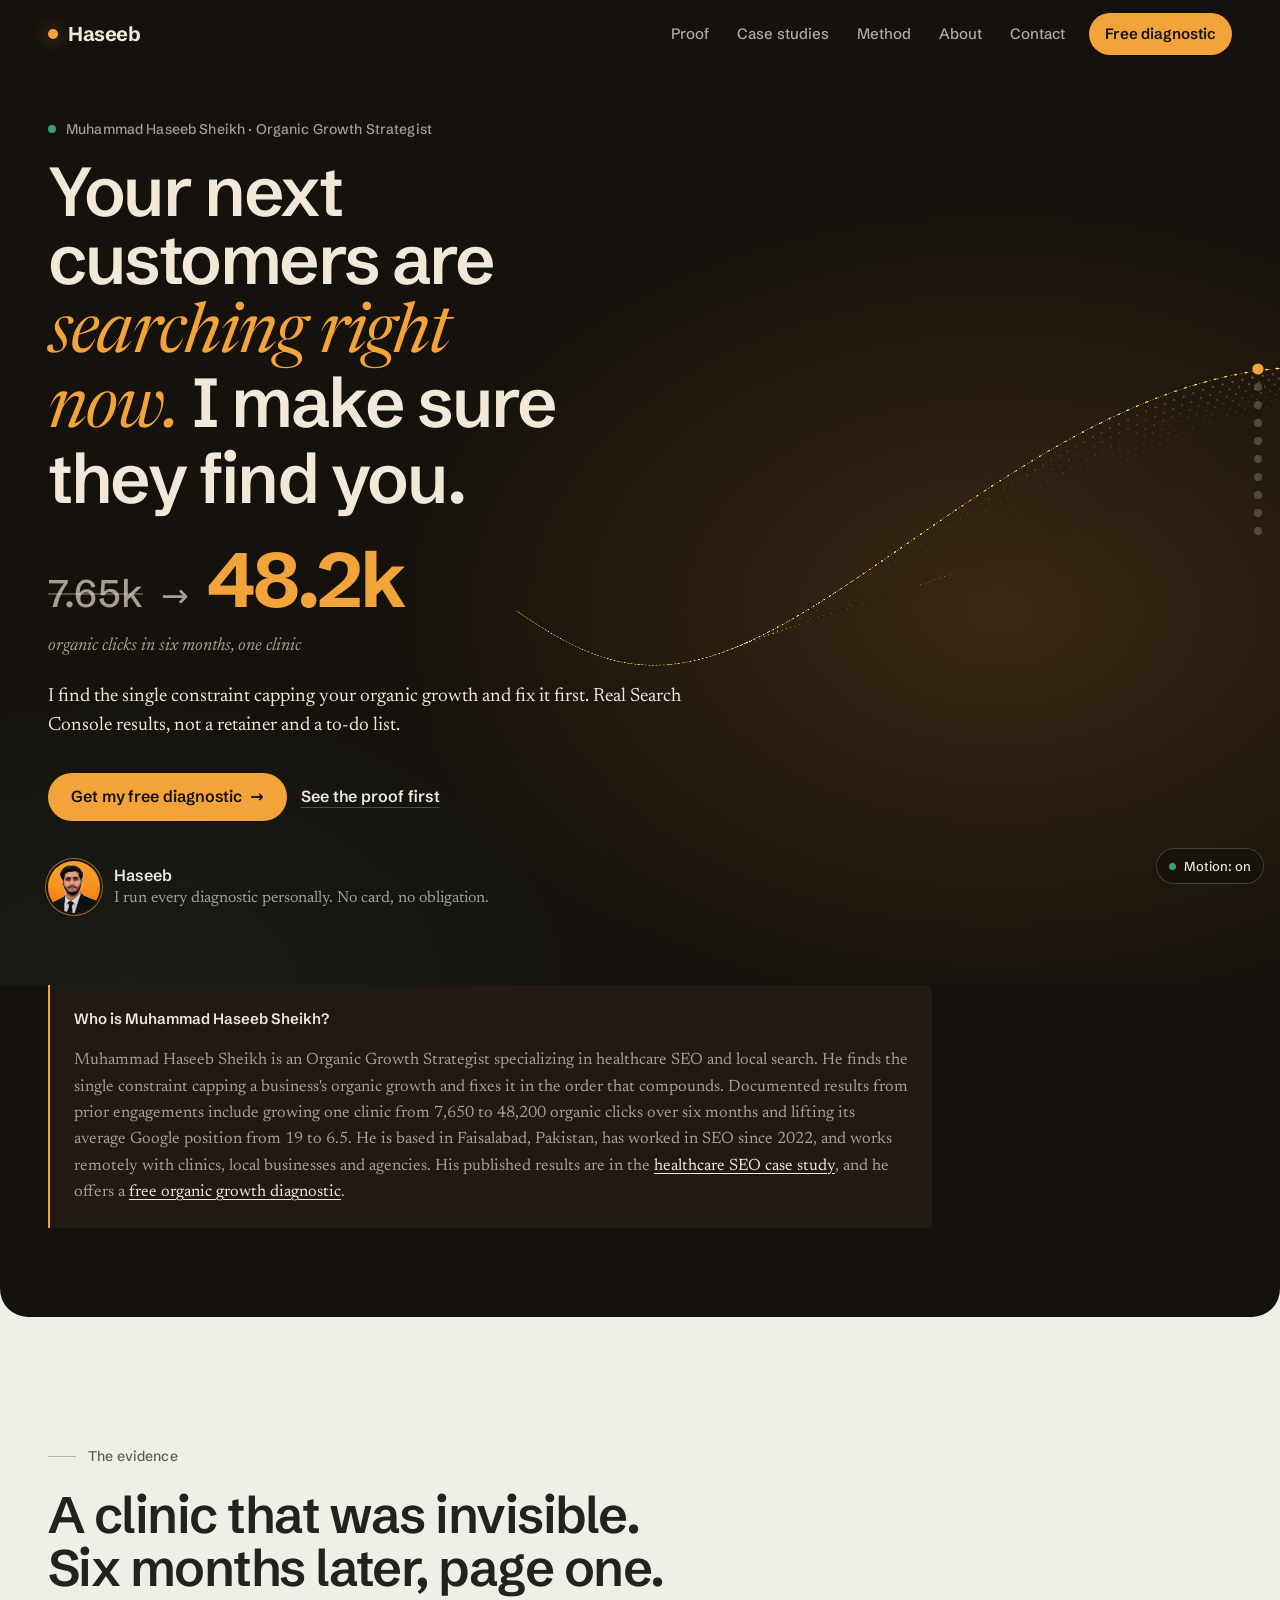
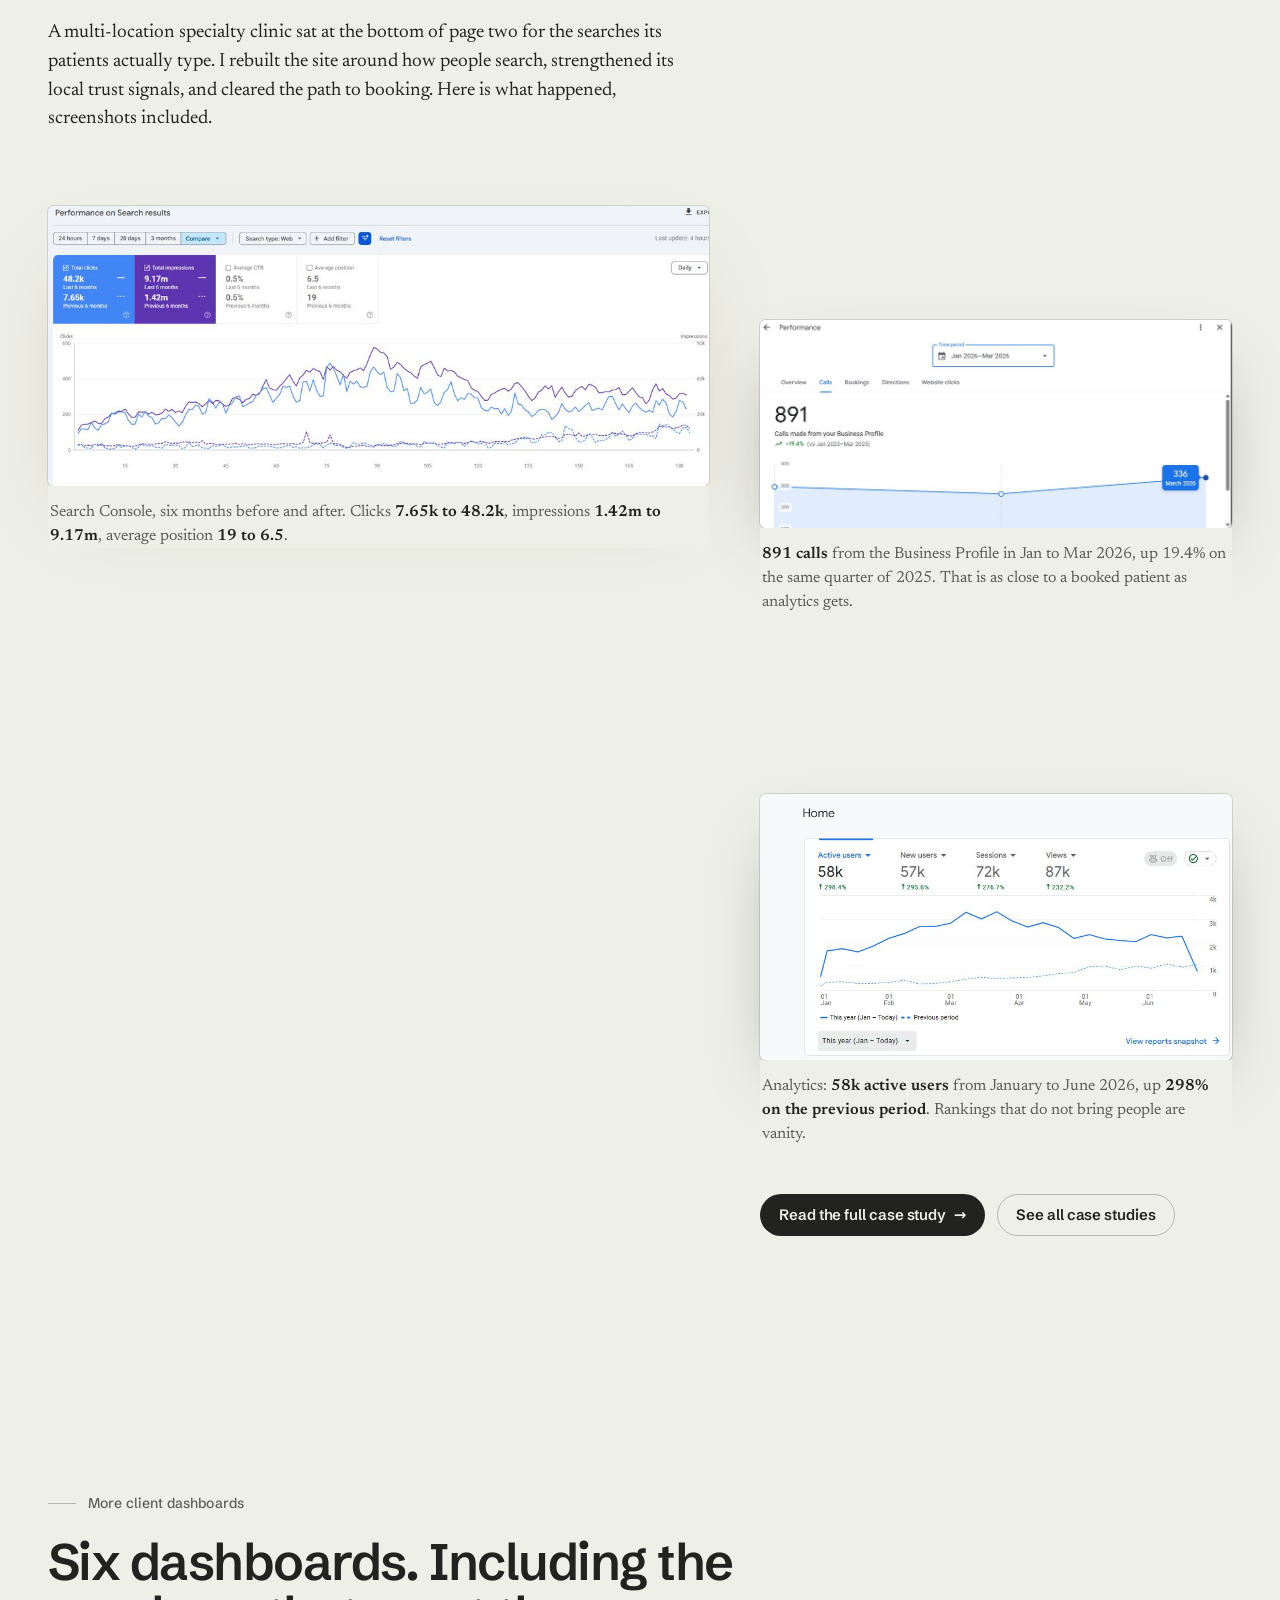
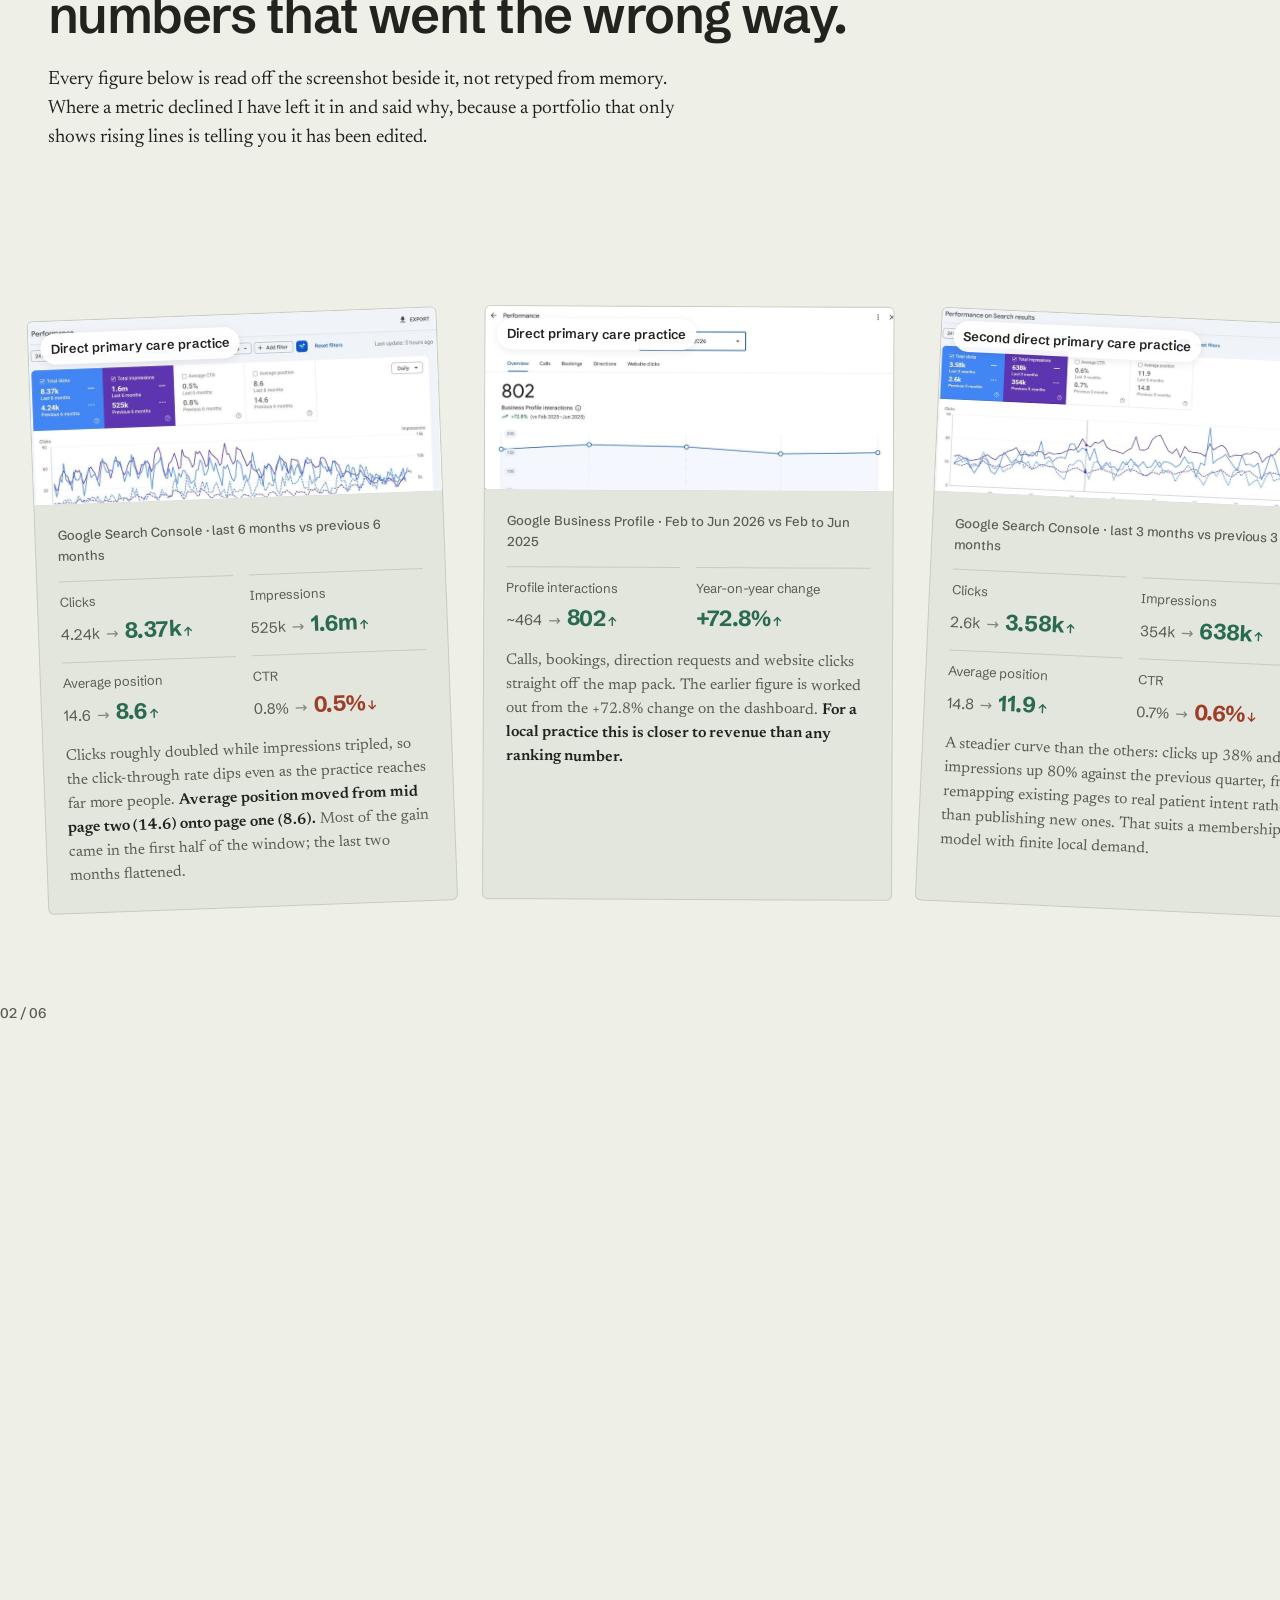
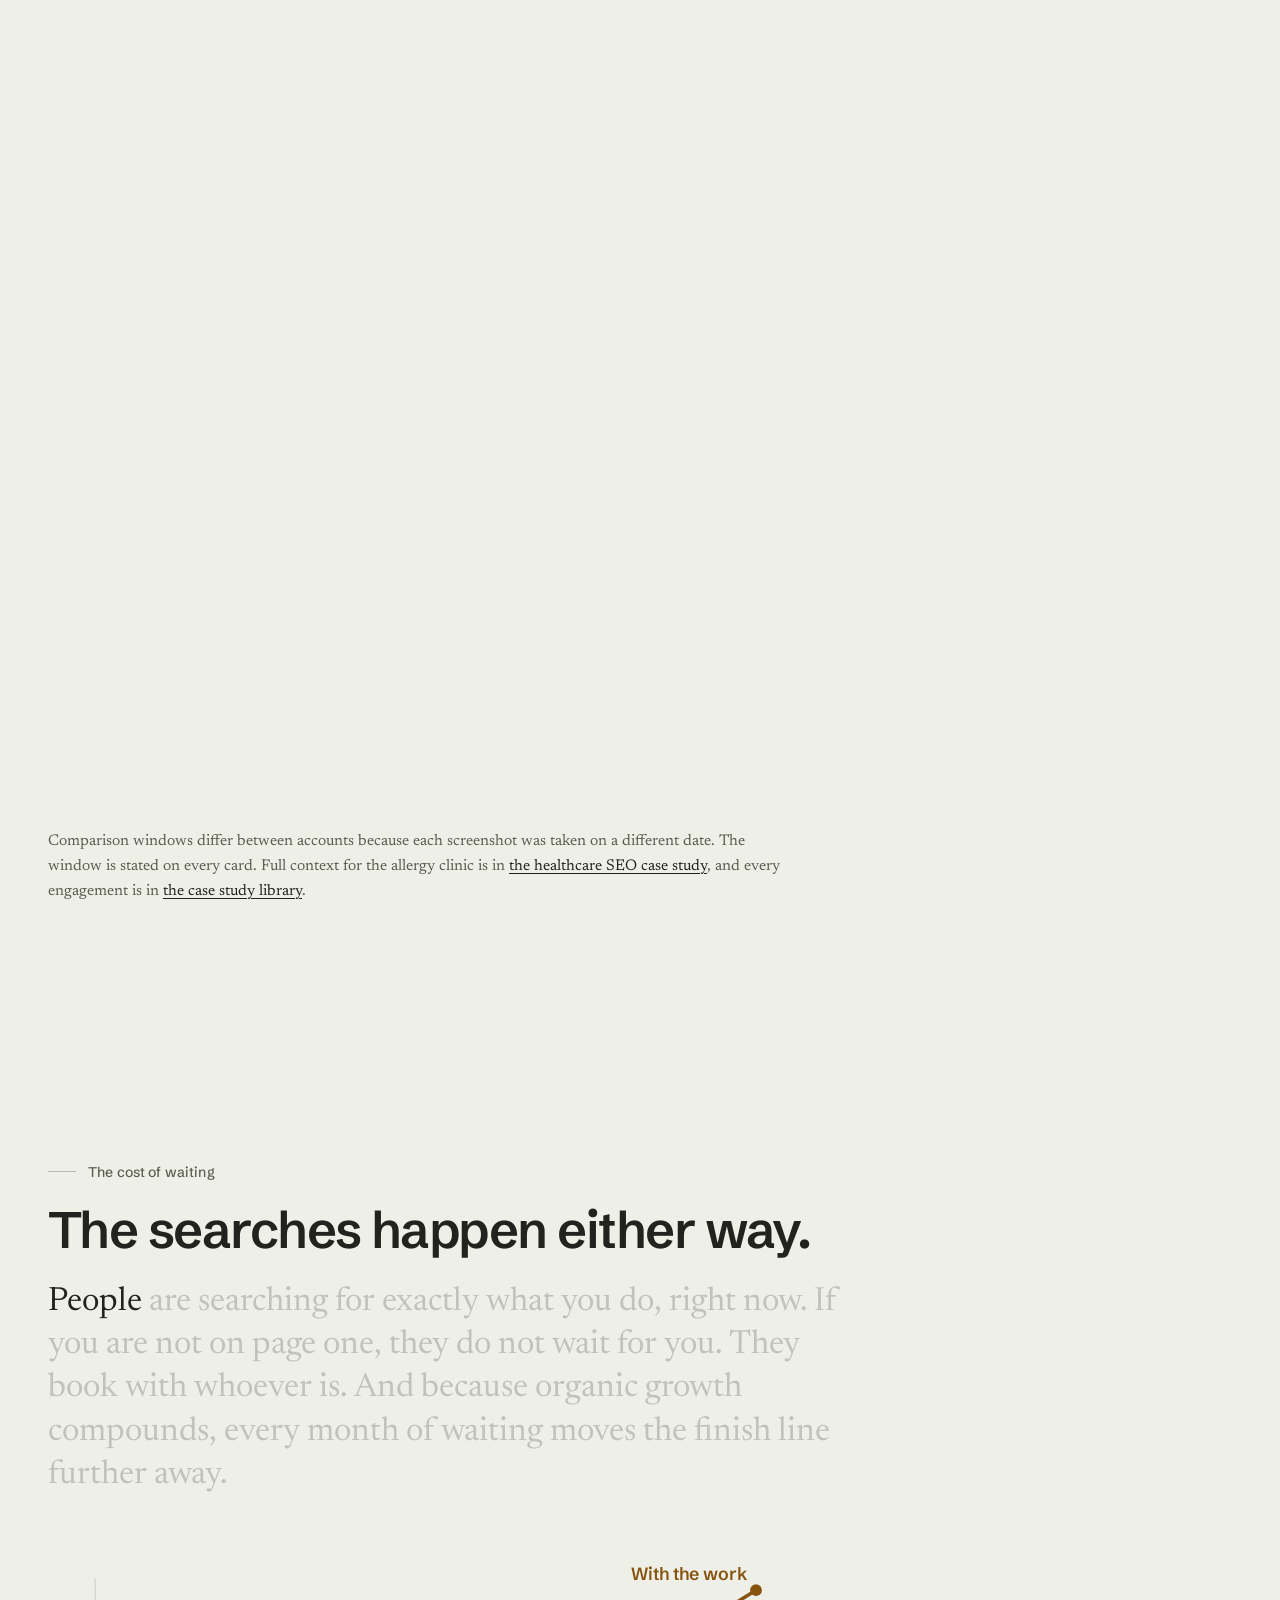
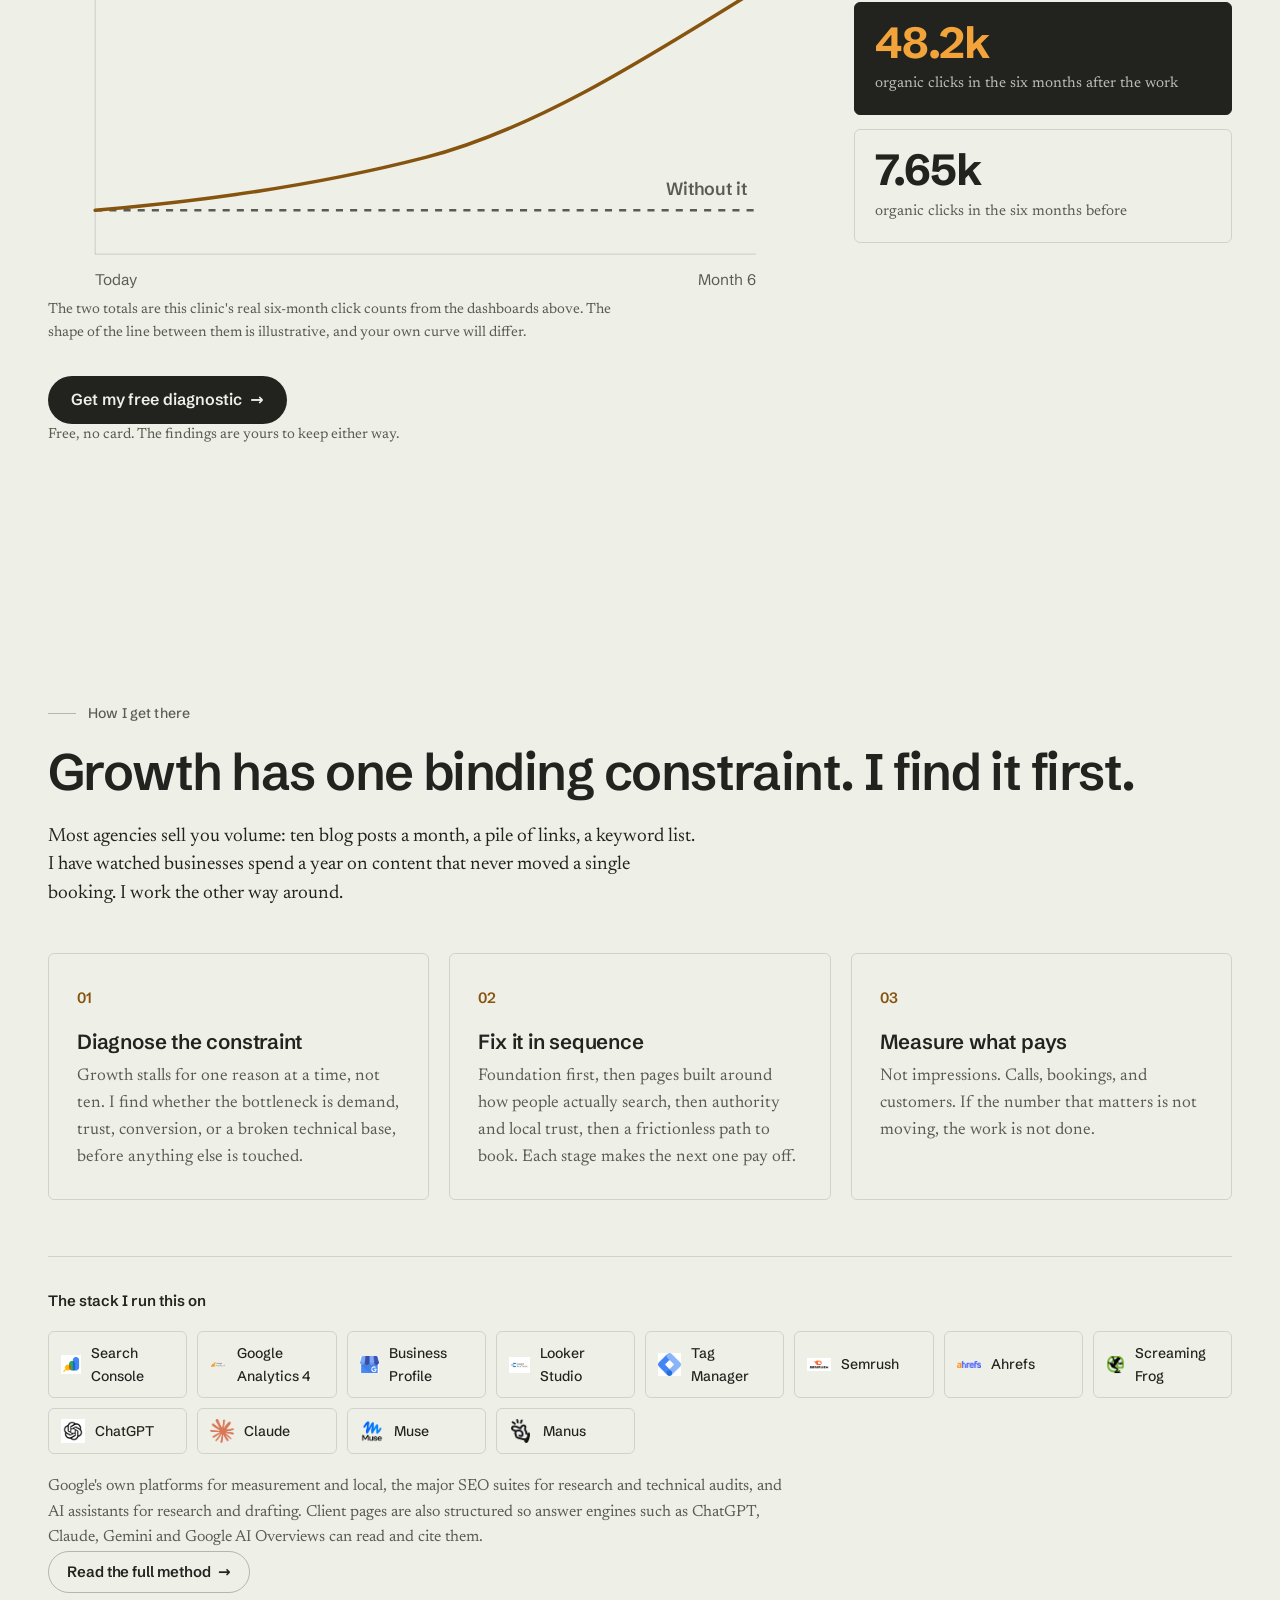
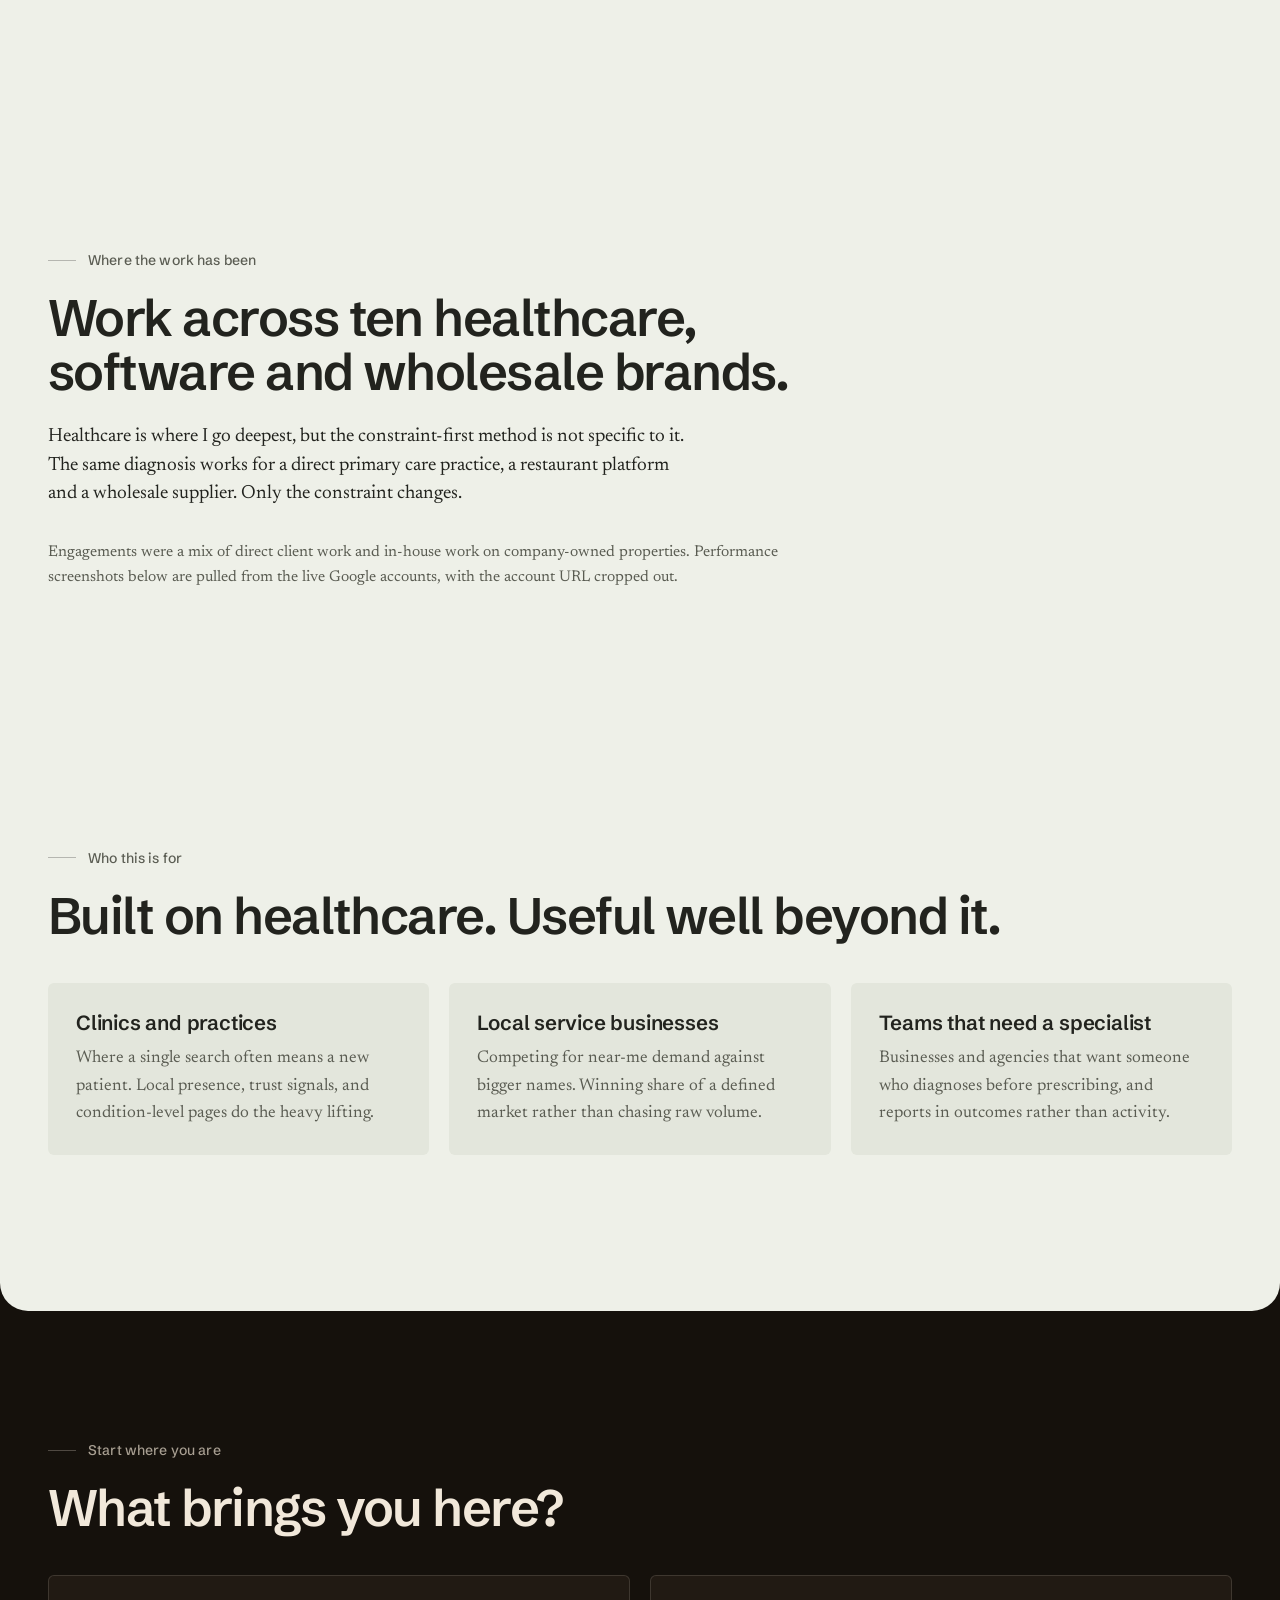
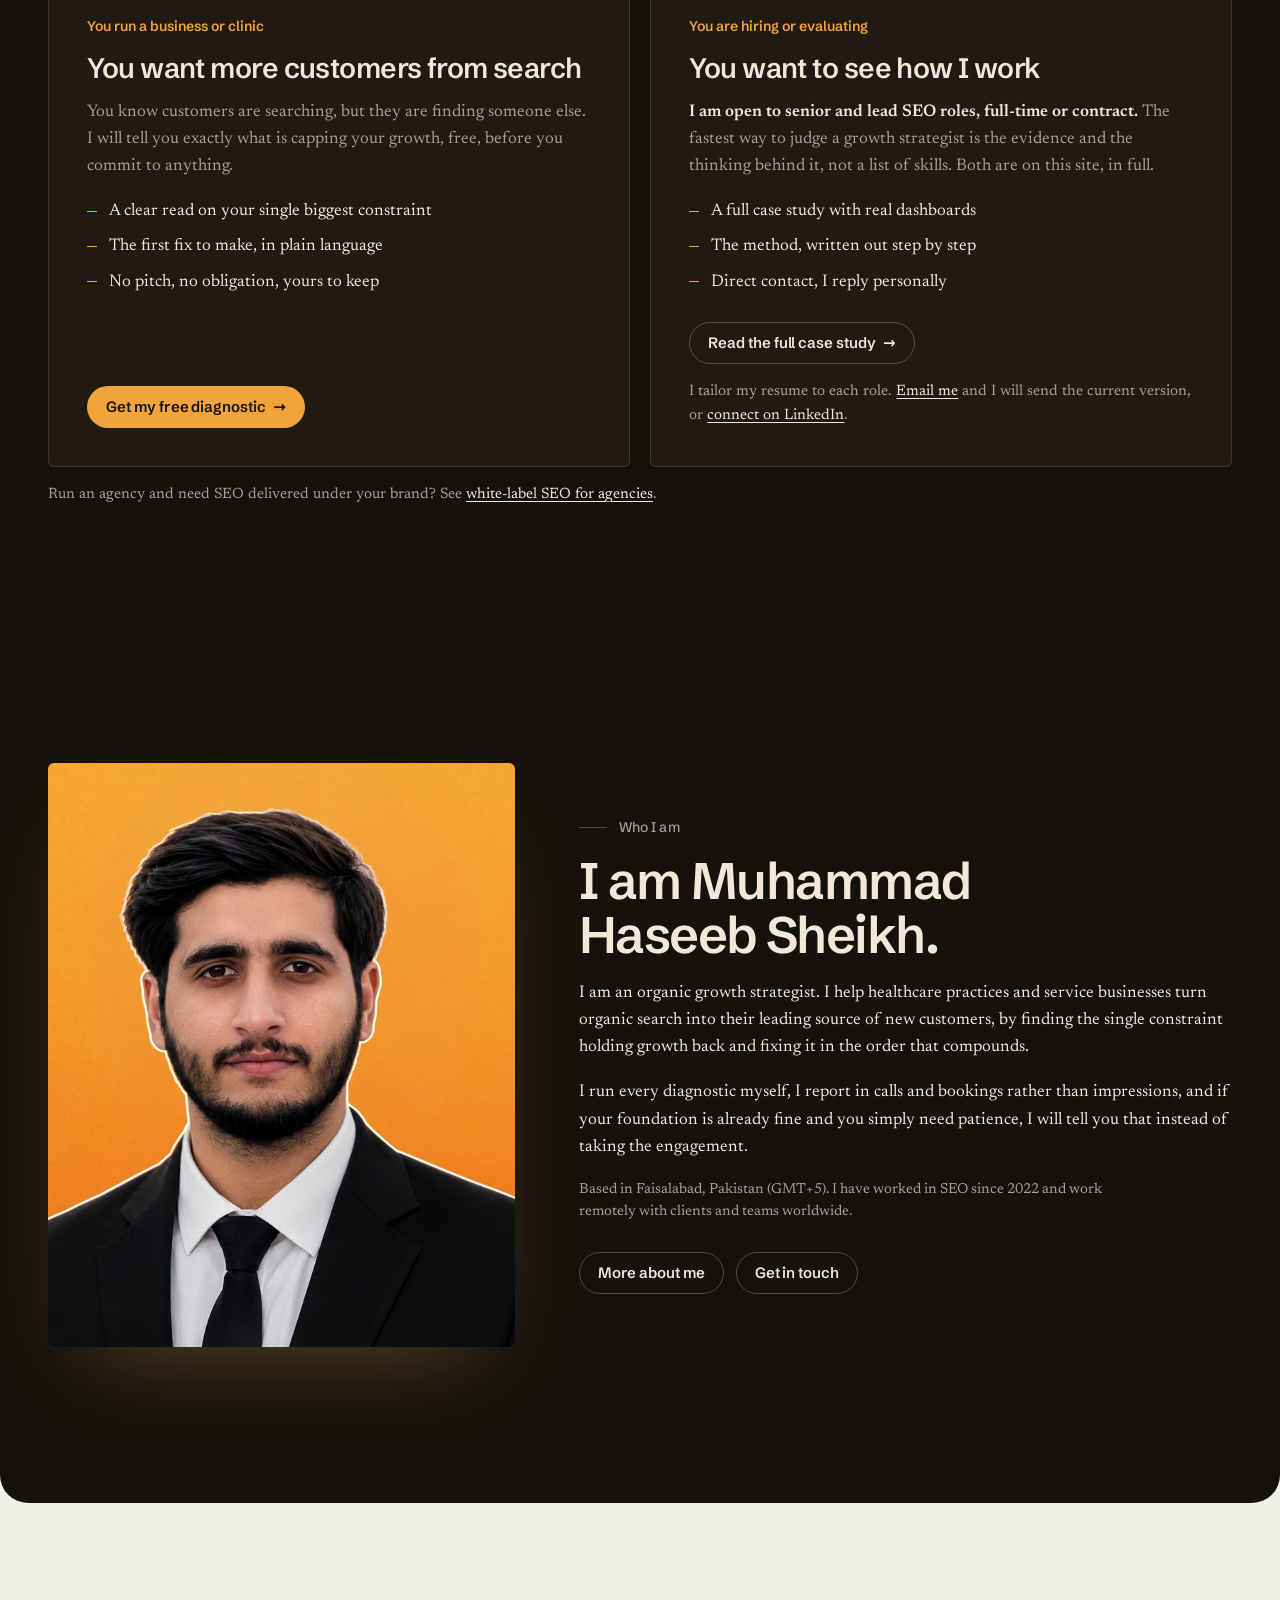
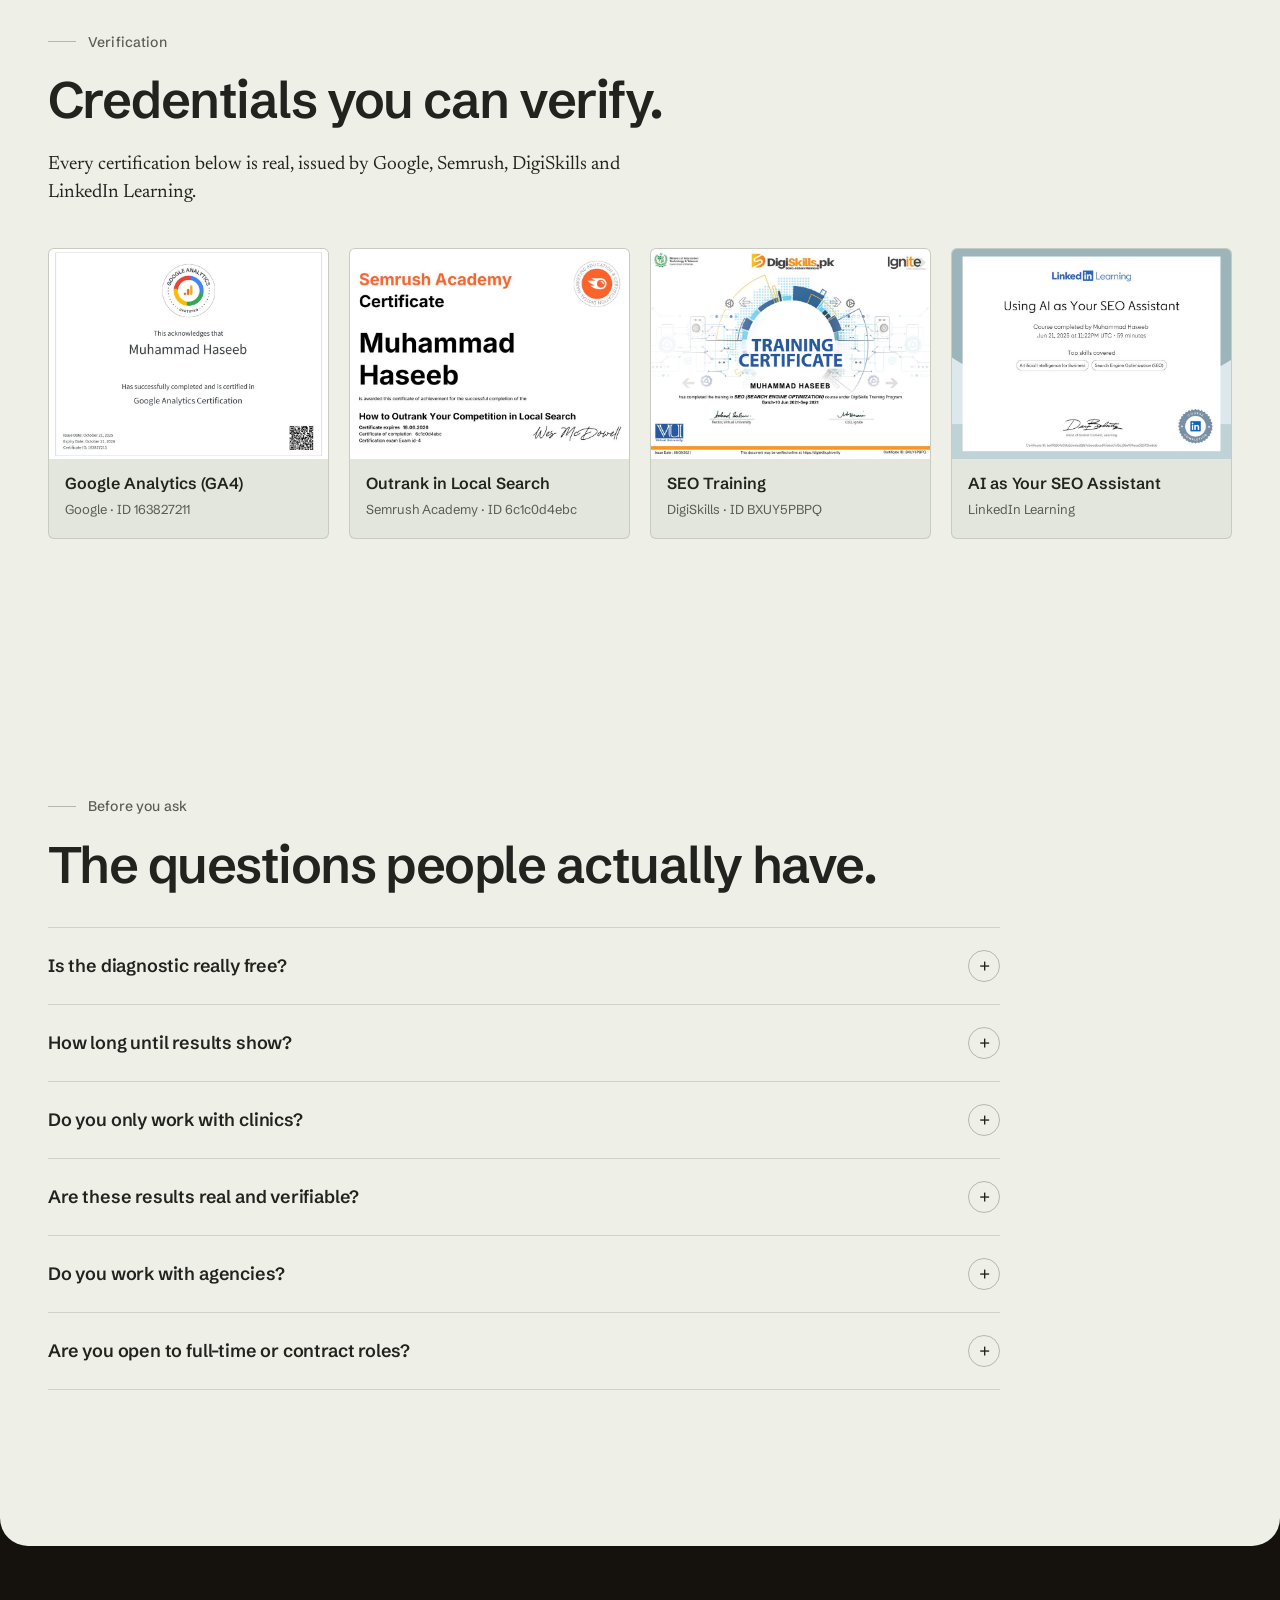
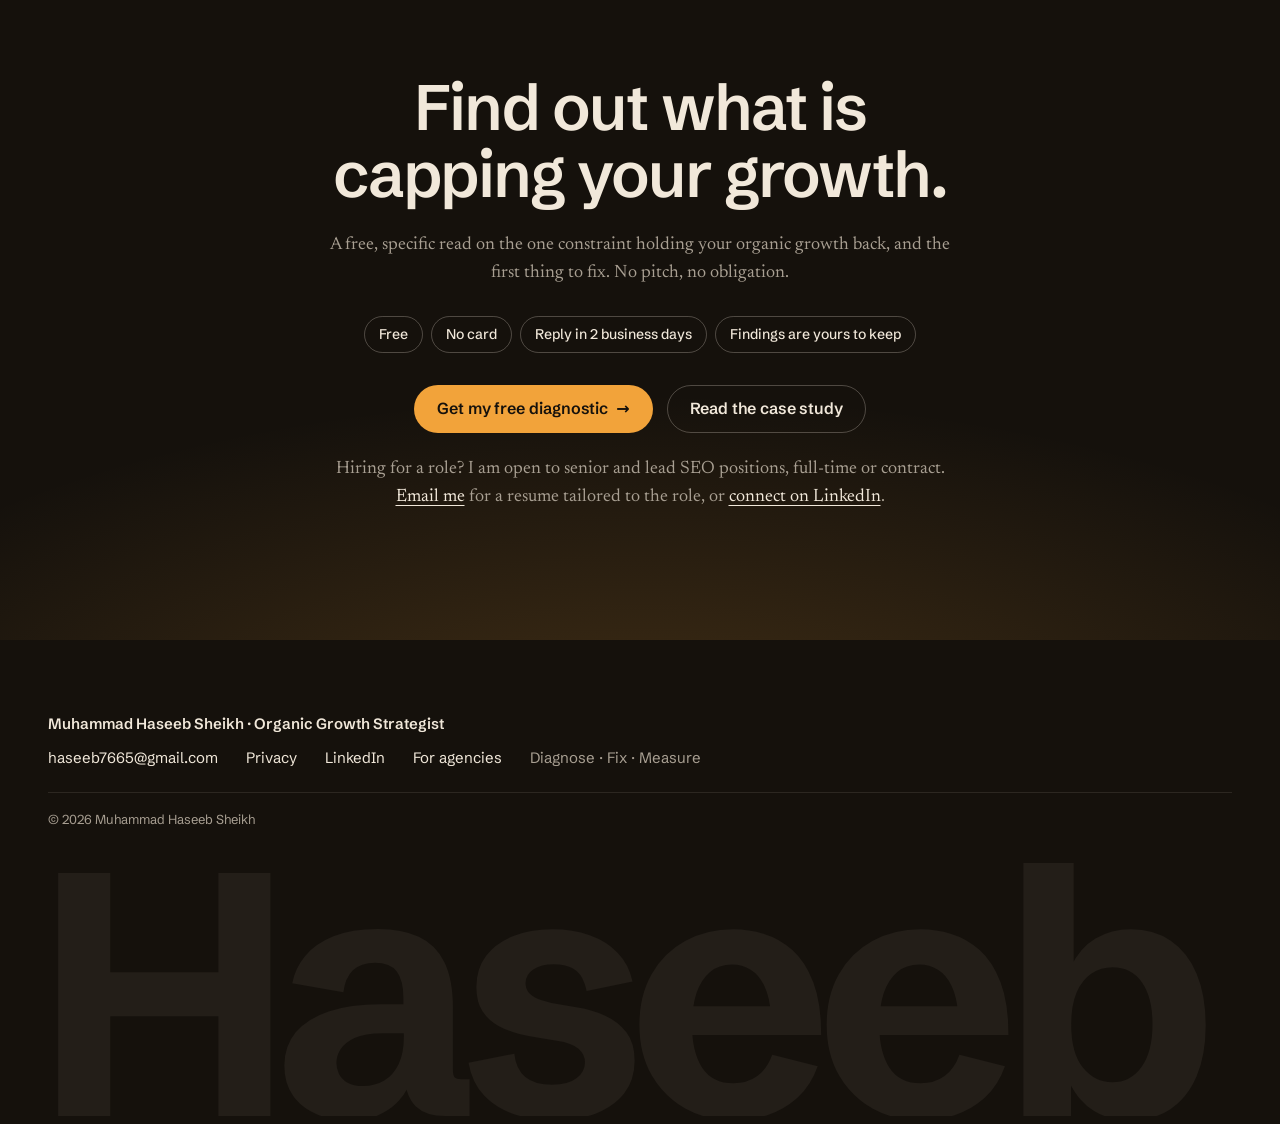
==== commit 13658a29: "Anonymise clients and remove unsupported appointment claims Owner-directed content edits, defined in" ====
--- a/site/index.html
+++ b/site/index.html
@@ -22,7 +22,7 @@
 <meta property="og:image:height" content="630" />
 <meta name="twitter:card" content="summary_large_image" />
 <meta name="twitter:image" content="https://muhammadhaseeb.co/share.jpg" />
-<script type="application/ld+json">{"@context": "https://schema.org", "@graph": [{"@type": "Person", "@id": "https://muhammadhaseeb.co/#person", "name": "Muhammad Haseeb Sheikh", "alternateName": "Haseeb", "jobTitle": "Organic Growth Strategist", "description": "Organic growth strategist specializing in healthcare SEO and local search, working in SEO since 2022. Uses a constraint-first method: find the one layer capping growth (demand, technical access, trust or conversion) and fix it first.", "url": "https://muhammadhaseeb.co/", "image": "https://muhammadhaseeb.co/images/muhammad-haseeb-sheikh.jpg", "email": "mailto:haseeb7665@gmail.com", "address": {"@type": "PostalAddress", "addressLocality": "Faisalabad", "addressCountry": "PK"}, "knowsAbout": ["Search engine optimization", "Healthcare SEO", "Local SEO", "Google Business Profile optimization", "Technical SEO", "Conversion optimization"], "sameAs": ["https://www.linkedin.com/in/muhammadhaseebsheikh"]}, {"@type": "Service", "@id": "https://muhammadhaseeb.co/#service", "name": "Organic growth and healthcare SEO", "serviceType": "Search engine optimization", "provider": {"@id": "https://muhammadhaseeb.co/#person"}, "areaServed": ["US", "GB", "AU"], "description": "Constraint-first organic growth for clinics, local businesses and agencies. Documented result: Cure Allergy Clinic grew from 7,650 to 48,200 organic clicks in six months, with average Google position moving from 19 to 6.5.", "offers": {"@type": "Offer", "name": "Free growth diagnostic", "price": "0", "priceCurrency": "USD", "url": "https://muhammadhaseeb.co/diagnostic"}}, {"@type": "WebSite", "@id": "https://muhammadhaseeb.co/#website", "url": "https://muhammadhaseeb.co/", "name": "Muhammad Haseeb Sheikh", "publisher": {"@id": "https://muhammadhaseeb.co/#person"}}, {"@type": "WebPage", "dateModified": "2026-10-04", "datePublished": "2026-01-15", "@id": "https://muhammadhaseeb.co/#webpage", "url": "https://muhammadhaseeb.co/", "name": "Muhammad Haseeb Sheikh | Organic Growth & Healthcare SEO", "isPartOf": {"@id": "https://muhammadhaseeb.co/#website"}, "about": {"@id": "https://muhammadhaseeb.co/#person"}, "primaryImageOfPage": "https://muhammadhaseeb.co/images/muhammad-haseeb-sheikh.jpg", "speakable": {"@type": "SpeakableSpecification", "cssSelector": ["h1", ".sub"]}, "inLanguage": "en"}, {"@type": "FAQPage", "@id": "https://muhammadhaseeb.co/#faq", "mainEntity": [{"@type": "Question", "name": "Is the diagnostic really free?", "acceptedAnswer": {"@type": "Answer", "text": "Yes. You book a slot and add your website and goal. I review it and send a written diagnosis within two business days, then we walk through it on the call if you want. No obligation, and the findings are yours to keep."}}, {"@type": "Question", "name": "How long until results show?", "acceptedAnswer": {"@type": "Answer", "text": "Meaningful movement usually shows within two to three months. In the clinic case, clicks rose from the first month, peaked in month three and held at about six times the baseline by month six. Anyone promising page one in a few weeks is selling something else."}}, {"@type": "Question", "name": "Do you only work with clinics?", "acceptedAnswer": {"@type": "Answer", "text": "No. Healthcare is where my deepest published proof sits. I've also grown restaurant-tech, hospitality-software, web-tools and wholesale sites; those results are on the case studies page."}}, {"@type": "Question", "name": "Are these results real and verifiable?", "acceptedAnswer": {"@type": "Answer", "text": "Every figure comes from the client's own Search Console, Analytics or Business Profile, and every card states its comparison window. Named brands are shown with permission; some are properties I worked on in-house. Account URLs are cropped and no patient data is shown."}}, {"@type": "Question", "name": "Do you work with agencies?", "acceptedAnswer": {"@type": "Answer", "text": "Yes, as a white-label fulfilment partner working under your brand. Work done for a partner agency is never published here without that agency's written permission."}}, {"@type": "Question", "name": "Are you open to full-time or contract roles?", "acceptedAnswer": {"@type": "Answer", "text": "For the right team, yes. The about page has my background, and the case study shows how I think."}}]}]}</script>
+<script type="application/ld+json">{"@context": "https://schema.org", "@graph": [{"@type": "Person", "@id": "https://muhammadhaseeb.co/#person", "name": "Muhammad Haseeb Sheikh", "alternateName": "Haseeb", "jobTitle": "Organic Growth Strategist", "description": "Organic growth strategist specializing in healthcare SEO and local search, working in SEO since 2022. Uses a constraint-first method: find the one layer capping growth (demand, technical access, trust or conversion) and fix it first.", "url": "https://muhammadhaseeb.co/", "image": "https://muhammadhaseeb.co/images/muhammad-haseeb-sheikh.jpg", "email": "mailto:haseeb7665@gmail.com", "address": {"@type": "PostalAddress", "addressLocality": "Faisalabad", "addressCountry": "PK"}, "knowsAbout": ["Search engine optimization", "Healthcare SEO", "Local SEO", "Google Business Profile optimization", "Technical SEO", "Conversion optimization"], "sameAs": ["https://www.linkedin.com/in/muhammadhaseebsheikh"]}, {"@type": "Service", "@id": "https://muhammadhaseeb.co/#service", "name": "Organic growth and healthcare SEO", "serviceType": "Search engine optimization", "provider": {"@id": "https://muhammadhaseeb.co/#person"}, "areaServed": ["US", "GB", "AU"], "description": "Constraint-first organic growth for clinics, local businesses and agencies. Documented result: a multi-location specialty clinic grew from 7,650 to 48,200 organic clicks in six months, with average Google position moving from 19 to 6.5.", "offers": {"@type": "Offer", "name": "Free growth diagnostic", "price": "0", "priceCurrency": "USD", "url": "https://muhammadhaseeb.co/diagnostic"}}, {"@type": "WebSite", "@id": "https://muhammadhaseeb.co/#website", "url": "https://muhammadhaseeb.co/", "name": "Muhammad Haseeb Sheikh", "publisher": {"@id": "https://muhammadhaseeb.co/#person"}}, {"@type": "WebPage", "dateModified": "2026-10-04", "datePublished": "2026-01-15", "@id": "https://muhammadhaseeb.co/#webpage", "url": "https://muhammadhaseeb.co/", "name": "Muhammad Haseeb Sheikh | Organic Growth & Healthcare SEO", "isPartOf": {"@id": "https://muhammadhaseeb.co/#website"}, "about": {"@id": "https://muhammadhaseeb.co/#person"}, "primaryImageOfPage": "https://muhammadhaseeb.co/images/muhammad-haseeb-sheikh.jpg", "speakable": {"@type": "SpeakableSpecification", "cssSelector": ["h1", ".sub"]}, "inLanguage": "en"}, {"@type": "FAQPage", "@id": "https://muhammadhaseeb.co/#faq", "mainEntity": [{"@type": "Question", "name": "Is the diagnostic really free?", "acceptedAnswer": {"@type": "Answer", "text": "Yes. You book a slot and add your website and goal. I review it and send a written diagnosis within two business days, then we walk through it on the call if you want. No obligation, and the findings are yours to keep."}}, {"@type": "Question", "name": "How long until results show?", "acceptedAnswer": {"@type": "Answer", "text": "Meaningful movement usually shows within two to three months. In the clinic case, clicks rose from the first month, peaked in month three and held at about six times the baseline by month six. Anyone promising page one in a few weeks is selling something else."}}, {"@type": "Question", "name": "Do you only work with clinics?", "acceptedAnswer": {"@type": "Answer", "text": "No. Healthcare is where my deepest published proof sits. I've also grown restaurant-tech, hospitality-software, web-tools and wholesale sites; those results are on the case studies page."}}, {"@type": "Question", "name": "Are these results real and verifiable?", "acceptedAnswer": {"@type": "Answer", "text": "Every figure comes from the client's own Search Console, Analytics or Business Profile, and every card states its comparison window. Named brands are shown with permission; some are properties I worked on in-house. Account URLs are cropped and no patient data is shown."}}, {"@type": "Question", "name": "Do you work with agencies?", "acceptedAnswer": {"@type": "Answer", "text": "Yes, as a white-label fulfilment partner working under your brand. Work done for a partner agency is never published here without that agency's written permission."}}, {"@type": "Question", "name": "Are you open to full-time or contract roles?", "acceptedAnswer": {"@type": "Answer", "text": "For the right team, yes. The about page has my background, and the case study shows how I think."}}]}]}</script>
 
 <link rel="preload" href="fonts/schibsted-grotesk-latin.woff2" as="font" type="font/woff2" crossorigin>
 <link rel="stylesheet" href="css/site.css">
@@ -126,7 +126,7 @@
     <p class="lead reveal">Every figure below is read off the screenshot beside it, not retyped from memory. Where a metric declined I have left it in and said why, because a portfolio that only shows rising lines is telling you it has been edited.</p>
     <div class="receipts reveal">
       <figure class="rcard" data-tilt>
-        <div class="rshot"><span class="rtag"><img src="assets/img-7d0153bca8db.png" alt="Vitality Direct Primary Care logo" width="98" height="56"><span>Vitality Direct Primary Care</span></span><img src="assets/img-fd11b03150de.jpg" alt="Google performance dashboard for Vitality Direct Primary Care, account URL cropped out" loading="lazy" width="900" height="474"></div>
+        <div class="rshot"><span class="rtag"><span>Direct primary care practice</span></span><img src="assets/img-fd11b03150de.jpg" alt="Google performance dashboard for a direct primary care practice, account URL cropped out" loading="lazy" width="900" height="474"></div>
         <figcaption class="rbody">
           <div class="rsrc">Google Search Console &middot; last 6 months vs previous 6 months</div>
           <ul class="rmetrics"><li><span class="k">Clicks</span><span class="v">4.24k<i>&rarr;</i><b>8.37k</b></span></li><li><span class="k">Impressions</span><span class="v">525k<i>&rarr;</i><b>1.6m</b></span></li><li><span class="k">Average position</span><span class="v">14.6<i>&rarr;</i><b>8.6</b></span></li><li><span class="k">CTR</span><span class="v">0.8%<i>&rarr;</i><b class="down">0.5%</b></span></li></ul>
@@ -134,7 +134,7 @@
         </figcaption>
       </figure>
       <figure class="rcard" data-tilt>
-        <div class="rshot"><span class="rtag"><img src="assets/img-7d0153bca8db.png" alt="Vitality Direct Primary Care logo" width="98" height="56"><span>Vitality Direct Primary Care</span></span><img src="assets/img-04744b340c74.jpg" alt="Google performance dashboard for Vitality Direct Primary Care, account URL cropped out" loading="lazy" width="900" height="398"></div>
+        <div class="rshot"><span class="rtag"><span>Direct primary care practice</span></span><img src="assets/img-04744b340c74.jpg" alt="Google performance dashboard for a direct primary care practice, account URL cropped out" loading="lazy" width="900" height="398"></div>
         <figcaption class="rbody">
           <div class="rsrc">Google Business Profile &middot; Feb to Jun 2026 vs Feb to Jun 2025</div>
           <ul class="rmetrics"><li><span class="k">Profile interactions</span><span class="v">~464<i>&rarr;</i><b>802</b></span></li><li><span class="k">Year-on-year change</span><span class="v"><b>+72.8%</b></span></li></ul>
@@ -142,7 +142,7 @@
         </figcaption>
       </figure>
       <figure class="rcard" data-tilt>
-        <div class="rshot"><span class="rtag"><img src="assets/img-b8a70fbf376c.png" alt="Purposeful Healing DPC logo" width="79" height="56"><span>Purposeful Healing DPC</span></span><img src="assets/img-b2038b80cff4.jpg" alt="Google performance dashboard for Purposeful Healing DPC, account URL cropped out" loading="lazy" width="900" height="416"></div>
+        <div class="rshot"><span class="rtag"><span>Second direct primary care practice</span></span><img src="assets/img-b2038b80cff4.jpg" alt="Google performance dashboard for a second direct primary care practice, account URL cropped out" loading="lazy" width="900" height="416"></div>
         <figcaption class="rbody">
           <div class="rsrc">Google Search Console &middot; last 3 months vs previous 3 months</div>
           <ul class="rmetrics"><li><span class="k">Clicks</span><span class="v">2.6k<i>&rarr;</i><b>3.58k</b></span></li><li><span class="k">Impressions</span><span class="v">354k<i>&rarr;</i><b>638k</b></span></li><li><span class="k">Average position</span><span class="v">14.8<i>&rarr;</i><b>11.9</b></span></li><li><span class="k">CTR</span><span class="v">0.7%<i>&rarr;</i><b class="down">0.6%</b></span></li></ul>
@@ -150,7 +150,7 @@
         </figcaption>
       </figure>
       <figure class="rcard" data-tilt>
-        <div class="rshot"><span class="rtag"><img src="assets/img-01b68bceec88.png" alt="Jersey Family Health logo" width="51" height="56"><span>Jersey Family Health</span></span><img src="assets/img-b435ef9c5700.jpg" alt="Google performance dashboard for Jersey Family Health, account URL cropped out" loading="lazy" width="900" height="488"></div>
+        <div class="rshot"><span class="rtag"><span>Family practice</span></span><img src="assets/img-b435ef9c5700.jpg" alt="Google performance dashboard for a family practice, account URL cropped out" loading="lazy" width="900" height="488"></div>
         <figcaption class="rbody">
           <div class="rsrc">Google Search Console &middot; last 3 months vs previous 3 months</div>
           <ul class="rmetrics"><li><span class="k">Clicks</span><span class="v">104<i>&rarr;</i><b>669</b></span></li><li><span class="k">Impressions</span><span class="v">1.74k<i>&rarr;</i><b>67.1k</b></span></li><li><span class="k">Average position</span><span class="v">19.4<i>&rarr;</i><b class="down">27.5</b></span></li><li><span class="k">CTR</span><span class="v">6%<i>&rarr;</i><b class="down">1%</b></span></li></ul>
@@ -175,18 +175,6 @@
       </figure>
     </div>
     <p class="brandnote reveal">Comparison windows differ between accounts because each screenshot was taken on a different date. The window is stated on every card. Full context for the allergy clinic is in <a href="case-healthcare-seo.html">the healthcare SEO case study</a>, and every engagement is in <a href="cases.html">the case study library</a>.</p>
-  </div>
-</section>
-<section id="meaning" data-stage="night">
-  <div class="wrap">
-    <div class="coord"><span class="n">06</span><span class="t">What that actually means</span></div>
-    <h2 class="reveal">Those are not vanity metrics. They are appointments.</h2>
-    <p class="lead reveal">In January to March 2026 the clinic's Google Business Profile logged 891 calls, about 145 more than the same quarter of 2025. People rarely call a clinic to chat. If even half of those extra calls became appointments, that is roughly <strong class="tone-em">70 more booked patients in one quarter</strong>, before counting form fills. Apply your own booking rate and patient value, and the picture sharpens fast.</p>
-    <p class="tone-fine body reveal">Illustrative. Your booking rate and patient value will differ. The 891 calls, the 19.4% year-on-year rise and the 48,200 clicks are read from the dashboards; the appointment figure is an example, not a promise.</p>
-    <div class="growbars reveal" role="img" aria-label="Previous six months: 7,650 organic clicks. Most recent six months: 48,200 organic clicks.">
-      <div class="col"><span class="val">7.65k</span><div class="bar"></div><span class="cap">Prev 6 mo<br>clicks</span></div>
-      <div class="col"><span class="val">48.2k</span><div class="bar"></div><span class="cap">Last 6 mo<br>clicks</span></div>
-    </div>
   </div>
 </section>
 <section id="wait" data-stage="paper">
@@ -254,18 +242,6 @@
     <div class="coord"><span class="n">02</span><span class="t">Where the work has been</span></div>
     <h2 id="brands-h" class="reveal">Work across ten healthcare, software and wholesale brands.</h2>
     <p class="lead reveal">Healthcare is where I go deepest, but the constraint-first method is not specific to it. The same diagnosis works for a direct primary care practice, a restaurant platform and a wholesale supplier. Only the constraint changes.</p>
-    <ul class="brandwall reveal">
-      <li class="bcell" data-tilt><span class="bmark"><img src="assets/img-5972b8952411.png" alt="Cure Allergy Clinic logo" loading="lazy" width="190" height="39"></span><span class="bname">Healthcare</span></li>
-      <li class="bcell" data-tilt><span class="bmark"><img src="assets/img-7d0153bca8db.png" alt="Vitality Direct Primary Care logo" loading="lazy" width="98" height="56"></span><span class="bname">Healthcare</span></li>
-      <li class="bcell" data-tilt><span class="bmark"><img src="assets/img-bc9ae44b2e95.png" alt="Sina Medical DPC logo" loading="lazy" width="159" height="56"></span><span class="bname">Healthcare</span></li>
-      <li class="bcell" data-tilt><span class="bmark"><img src="assets/img-01b68bceec88.png" alt="Jersey Family Health logo" loading="lazy" width="51" height="56"></span><span class="bname">Healthcare</span></li>
-      <li class="bcell" data-tilt><span class="bmark"><img src="assets/img-b8a70fbf376c.png" alt="Purposeful Healing DPC logo" loading="lazy" width="79" height="56"></span><span class="bname">Healthcare</span></li>
-      <li class="bcell" data-tilt><span class="bmark"><img src="assets/img-d94b277256f7.png" alt="Editpad logo" loading="lazy" width="190" height="47"></span><span class="bname">Web tools</span></li>
-      <li class="bcell" data-tilt><span class="bmark"><span class="bword">PrePostSEO</span></span><span class="bname">Web tools</span></li>
-      <li class="bcell" data-tilt><span class="bmark"><img src="assets/img-fc04186d119d.png" alt="Menumiz logo" loading="lazy" width="50" height="56"></span><span class="bname">Restaurant tech</span></li>
-      <li class="bcell" data-tilt><span class="bmark"><img src="assets/img-f5e2df8c7555.png" alt="Hospoware logo" loading="lazy" width="190" height="45"></span><span class="bname">Hospitality software</span></li>
-      <li class="bcell" data-tilt><span class="bmark"><img src="assets/img-e311112ae11e.png" alt="Mega Wholesaler logo" loading="lazy" width="147" height="56"></span><span class="bname">Wholesale</span></li>
-    </ul>
     <p class="brandnote reveal">Engagements were a mix of direct client work and in-house work on company-owned properties. Performance screenshots below are pulled from the live Google accounts, with the account URL cropped out.</p>
   </div>
 </section>
@@ -381,7 +357,6 @@
 <nav id="rail" aria-hidden="true">
   <a href="#top" data-s="top"><span>Top</span></a>
   <a href="#proof" data-s="proof"><span>Proof</span></a>
-  <a href="#meaning" data-s="meaning"><span>What it means</span></a>
   <a href="#wait" data-s="wait"><span>Cost of waiting</span></a>
   <a href="#how" data-s="how"><span>Method</span></a>
   <a href="#who" data-s="who"><span>Who it's for</span></a>
--- a/site/css/site.css
+++ b/site/css/site.css
@@ -1,5 +1,5 @@
 /* =====================================================================
-   Muhammad Haseeb Sheikh — "Evidence in the light"
+   Muhammad Haseeb Sheikh: "Evidence in the light"
    Design system from design/REFERENCE_DNA.md §5.
    Two stages: Night (immersive) and Chart paper (reading evidence).
    ===================================================================== */
@@ -314,19 +314,6 @@
 .is-track .rshot > img:last-child{aspect-ratio:16/7.2}
 .track-count{position:absolute;left:calc(50vw - 50%);bottom:28px;font-family:var(--f-sans);font-size:14px;font-weight:500;color:var(--fg-dim);font-variant-numeric:lining-nums}
 
-/* appointments */
-.pg-index #meaning .wrap{display:grid;grid-template-columns:minmax(0,7fr) minmax(0,5fr);gap:clamp(32px,5vw,80px);align-items:end}
-.pg-index #meaning .wrap > *{grid-column:1}
-.pg-index #meaning .growbars{grid-column:2;grid-row:1 / span 4}
-.growbars{display:flex;align-items:flex-end;gap:clamp(18px,3vw,40px);height:clamp(260px,34vw,440px);padding-bottom:4px;border-bottom:1px solid var(--line-2)}
-.growbars .col{flex:1;display:flex;flex-direction:column;justify-content:flex-end;align-items:stretch;height:100%;gap:10px;text-align:left}
-.growbars .val{font-family:var(--f-sans);font-weight:700;font-size:clamp(26px,3vw,44px);letter-spacing:-.03em;font-variant-numeric:lining-nums}
-.growbars .col:last-child .val{color:var(--amber)}
-.growbars .bar{border-radius:4px 4px 0 0;background:rgba(241,232,218,.16);height:calc(var(--h,15%) * var(--grow,1));transition:height 1.4s var(--ease-out)}
-.growbars .col:first-child .bar{--h:15.9%}
-.growbars .col:last-child .bar{--h:100%;background:linear-gradient(180deg,var(--amber),rgba(242,163,58,.35))}
-.growbars .cap{order:3;font-family:var(--f-sans);font-size:13px;color:var(--fg-dim);line-height:1.3}
-.js .growbars:not(.in) .bar{--grow:0.04}
 
 /* cost of waiting */
 .pg-index #wait .lead{font-size:clamp(24px,2.6vw,38px);line-height:1.3;max-width:24em;font-family:var(--f-serif)}
@@ -413,7 +400,7 @@
 .pg-about .certcard{cursor:zoom-in}
 
 /* =====================================================================
-   INNER PAGES — shared hero and editorial prose
+   INNER PAGES: shared hero and editorial prose
    ===================================================================== */
 #cs-hero,#m-hero,#case-hero,#about-top,#diag-top,#contact-top{padding-top:calc(var(--nav-h) + clamp(48px,9vh,112px))!important;overflow:hidden;
   background:radial-gradient(70% 60% at 85% 20%,rgba(242,163,58,.12),transparent 65%),var(--night)!important}
@@ -809,8 +796,6 @@
   #proof .wrap > figure.dash{position:relative;top:auto;margin-bottom:28px}
   #proof .dash-row{display:grid;grid-template-columns:1fr;gap:28px;padding-top:0}
   #proof .wrap > div:last-child{margin-top:32px}
-  .pg-index #meaning .wrap{display:block}
-  .pg-index #meaning .growbars{margin-top:40px}
   .waitwrap{grid-template-columns:1fr}
   .about,.about-hero,.diag-hero,.contact-hero,.hero-grid{grid-template-columns:1fr}
   .about > img{max-width:420px}
@@ -852,7 +837,7 @@
 }
 
 /* =====================================================================
-   REDUCED MOTION — OS setting or the on-page "Motion" toggle
+   REDUCED MOTION: OS setting or the on-page "Motion" toggle
    ===================================================================== */
 @media (prefers-reduced-motion:reduce){
   *,*::before,*::after{animation-duration:.001ms!important;animation-delay:0ms!important;animation-iteration-count:1!important;transition-duration:.001ms!important;scroll-behavior:auto!important}
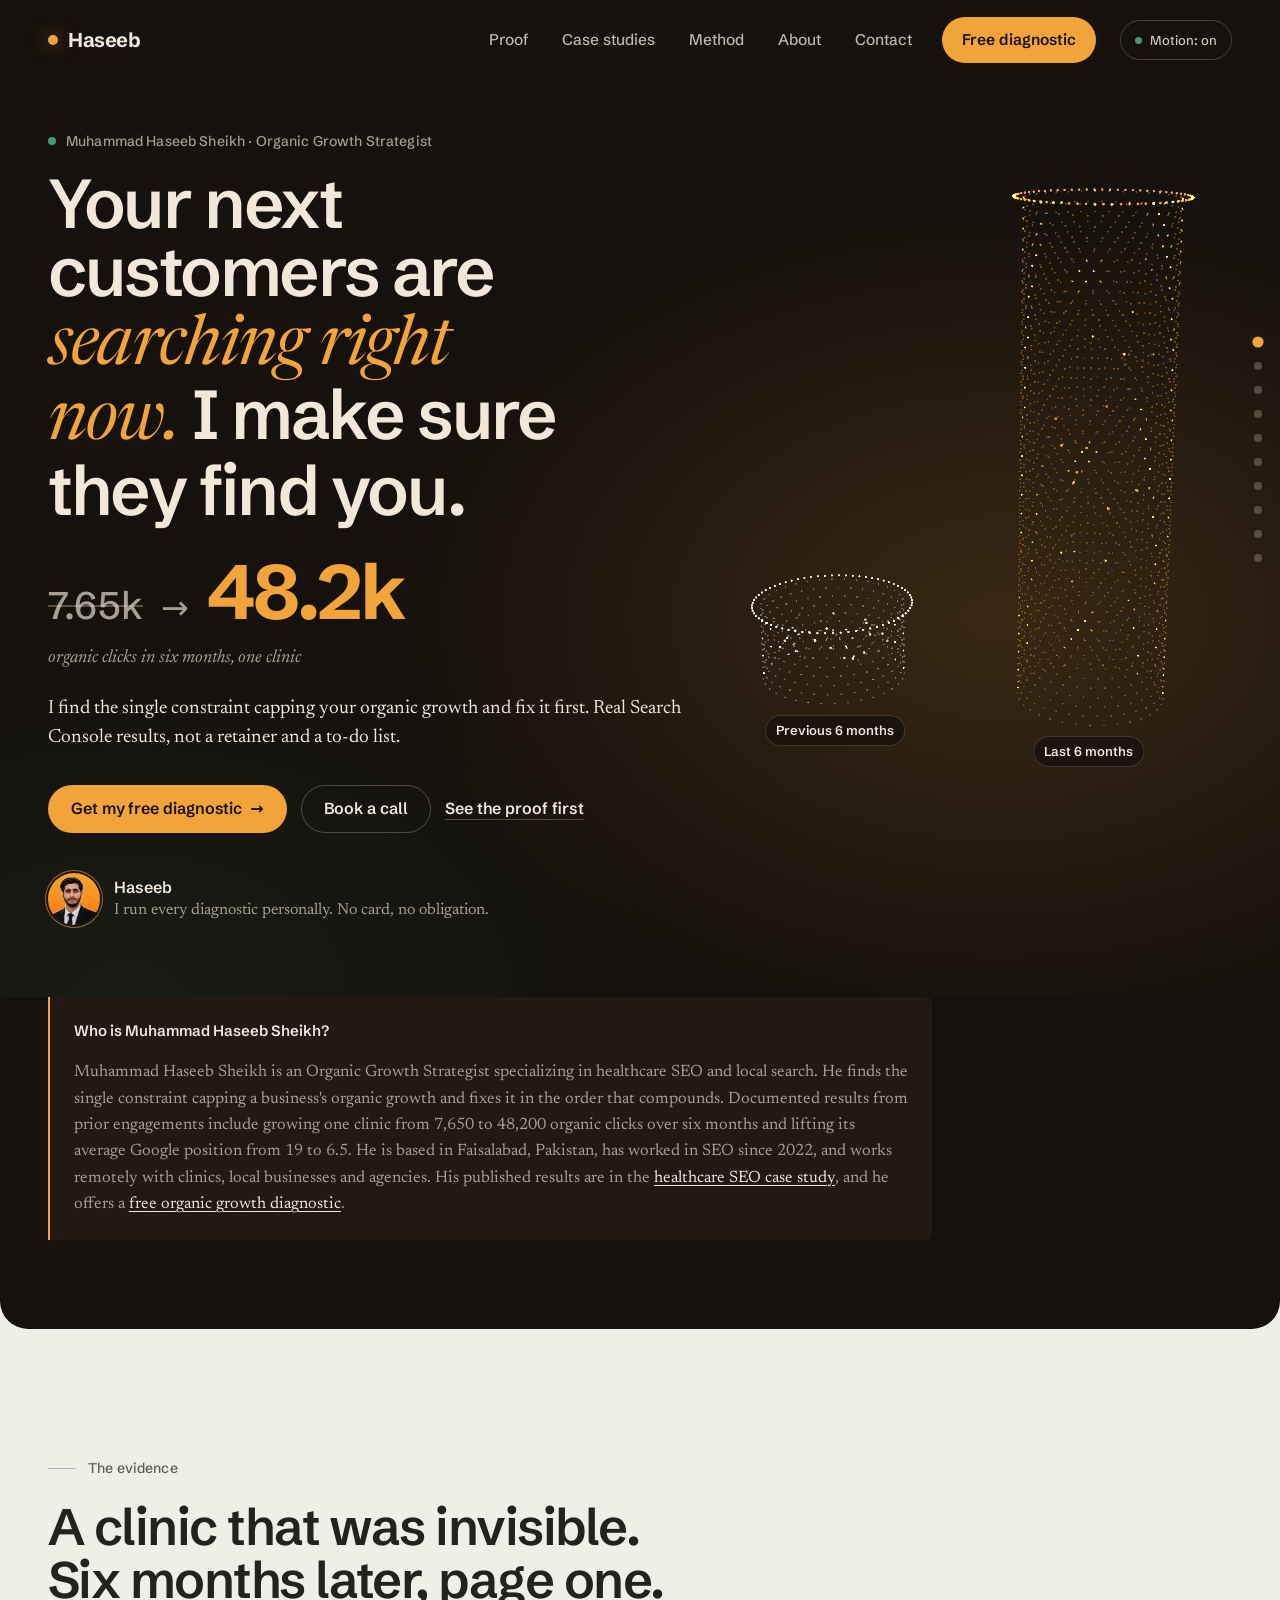
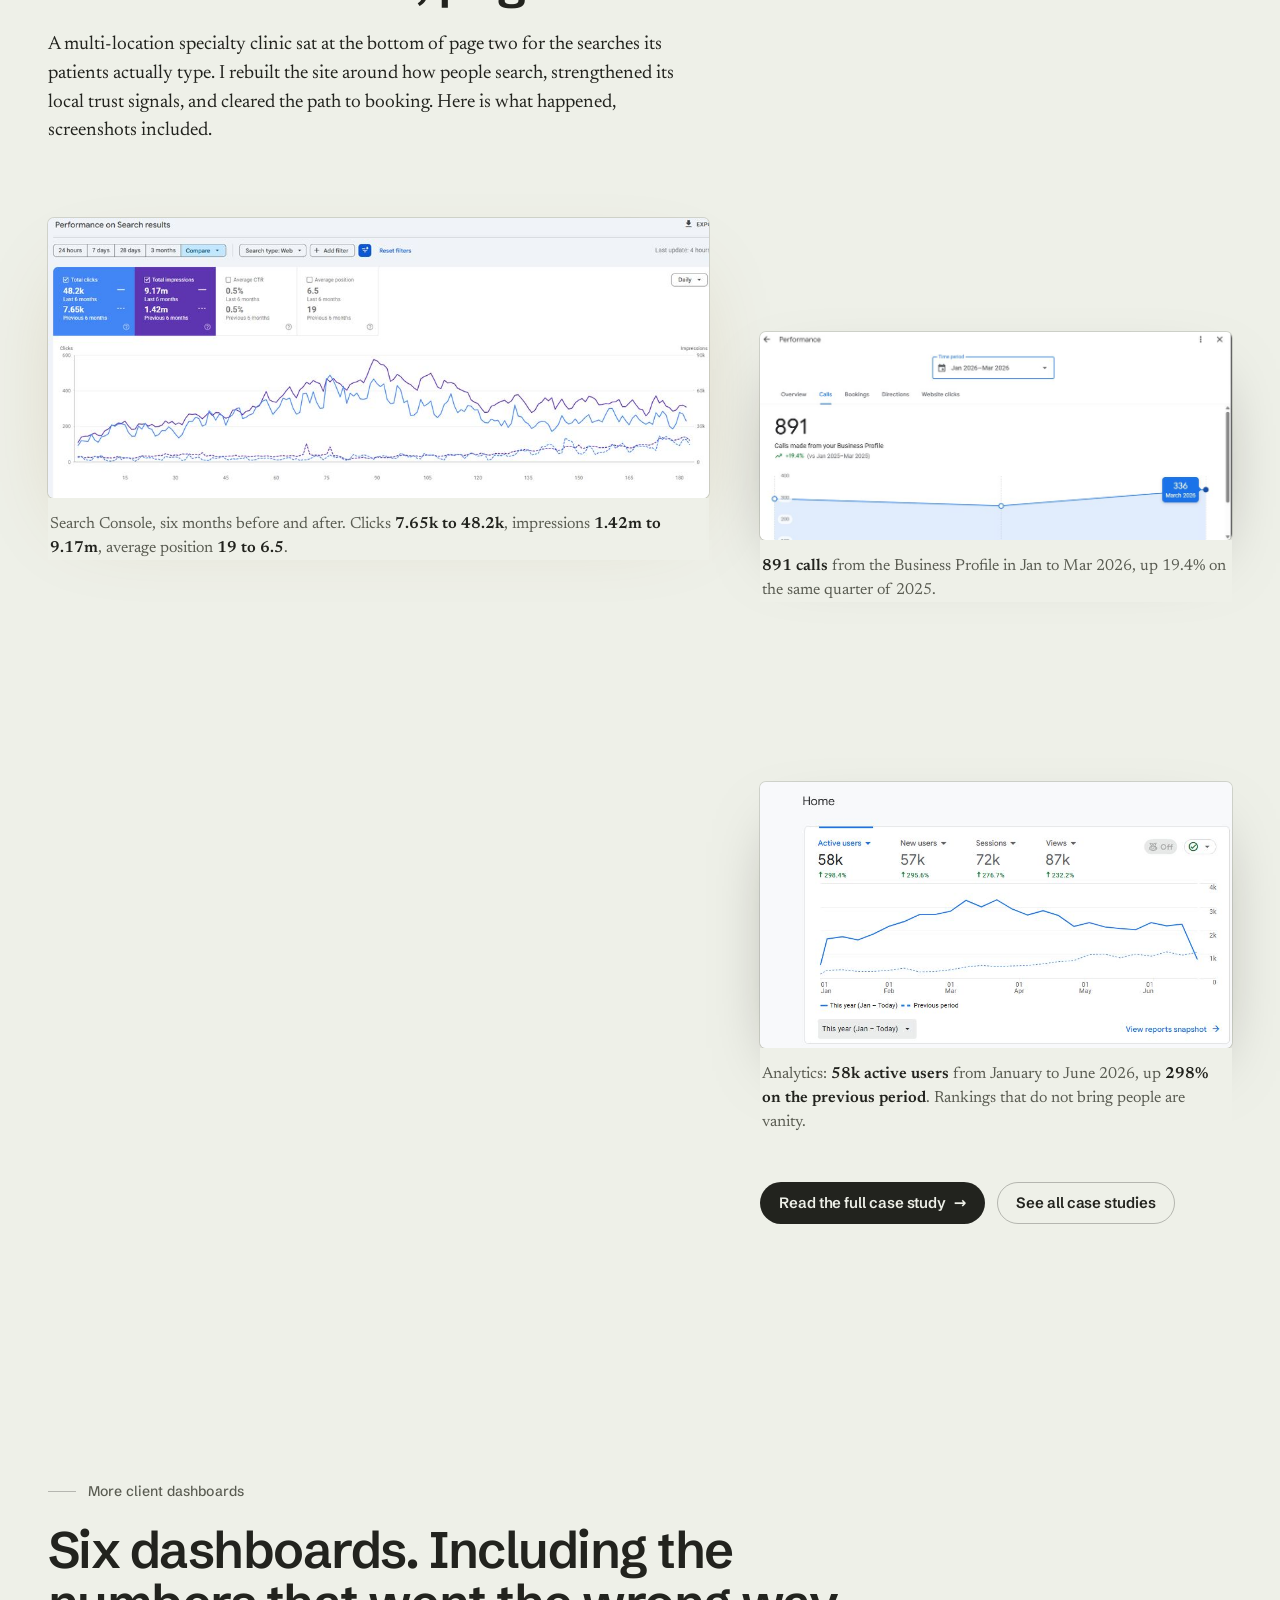
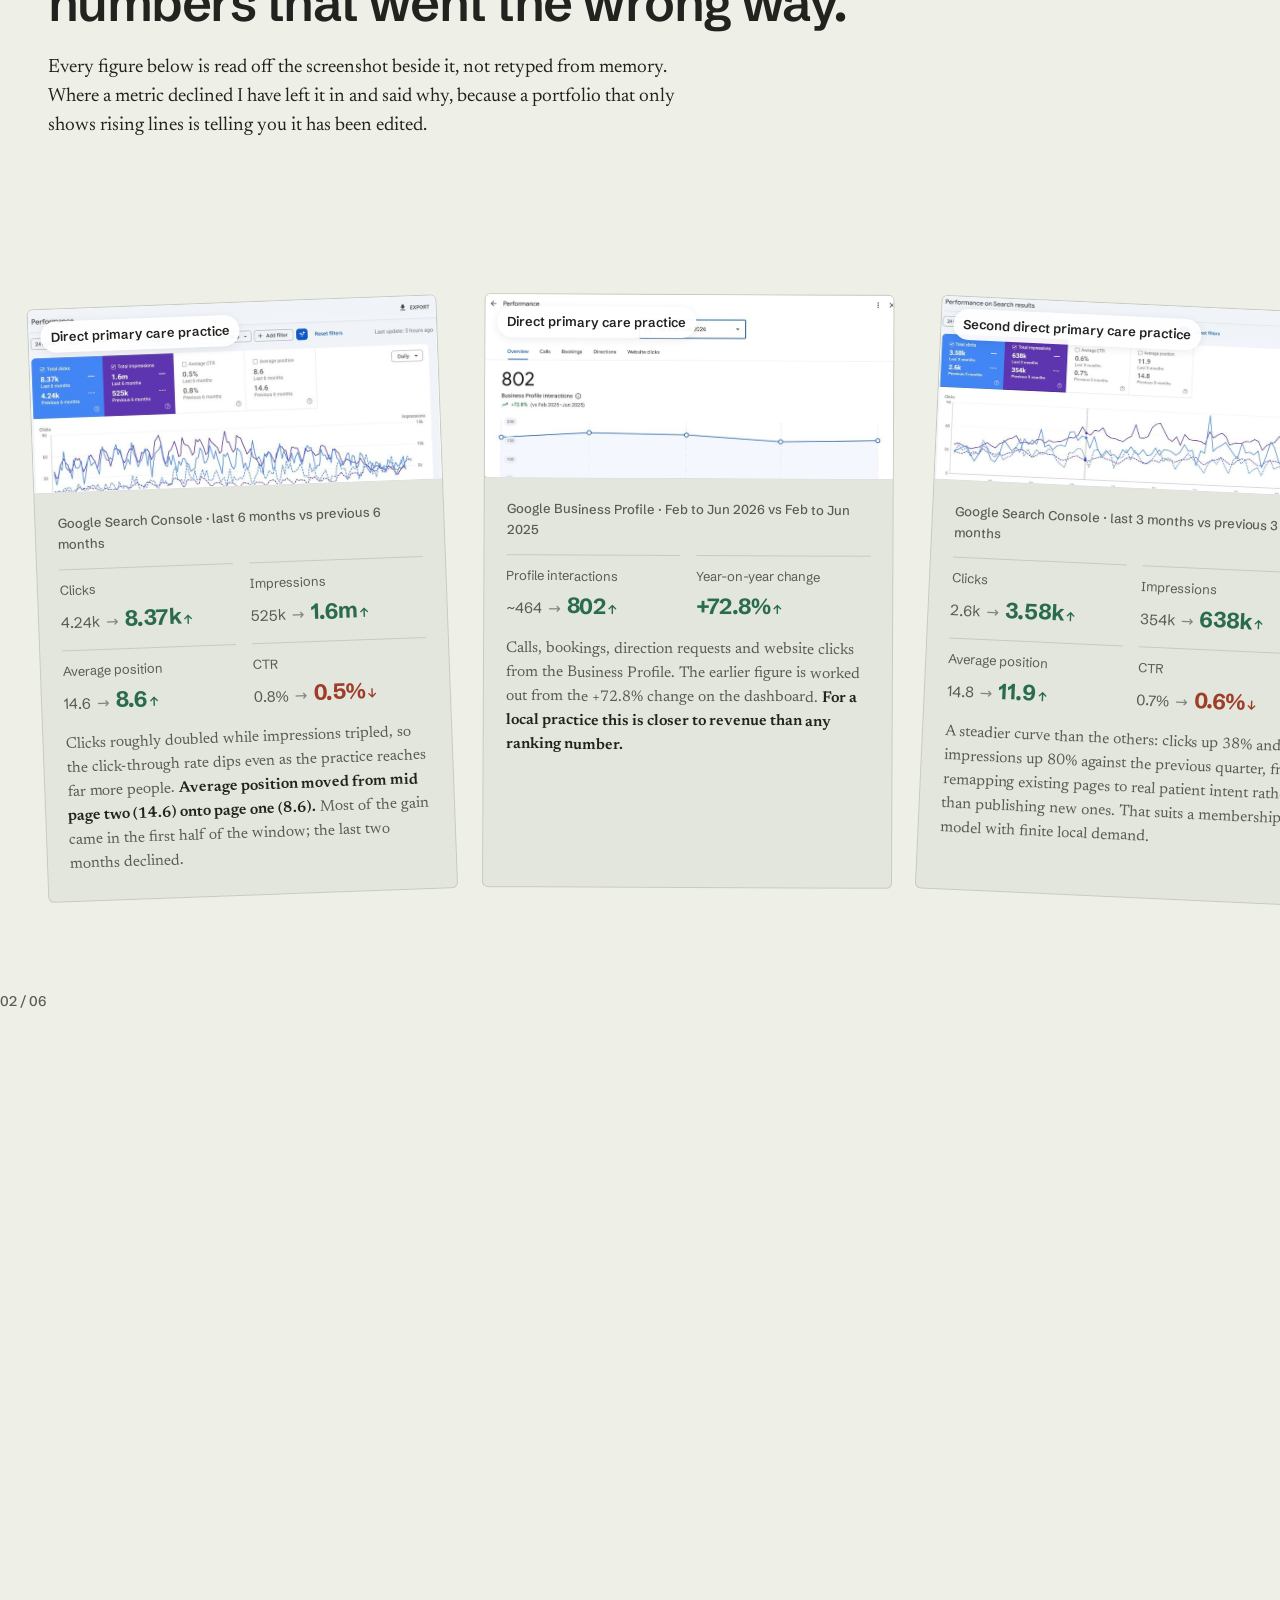
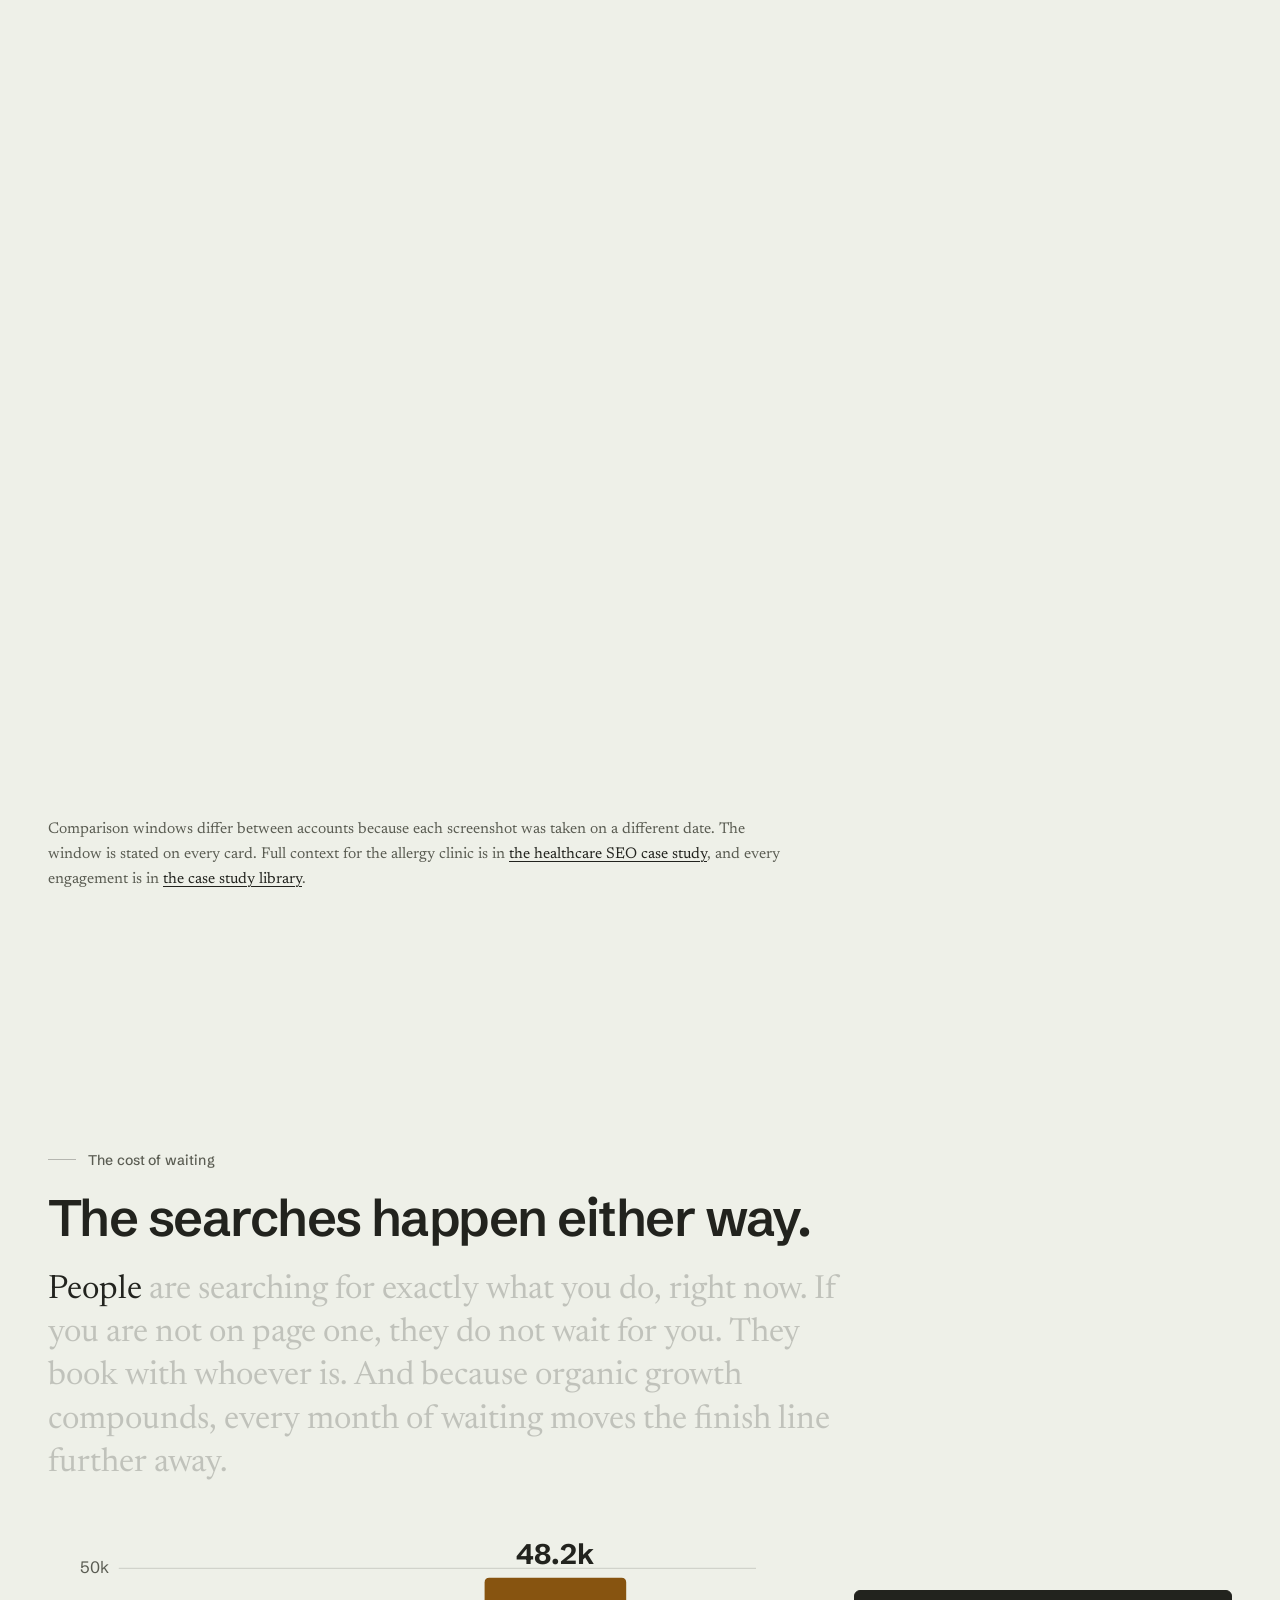
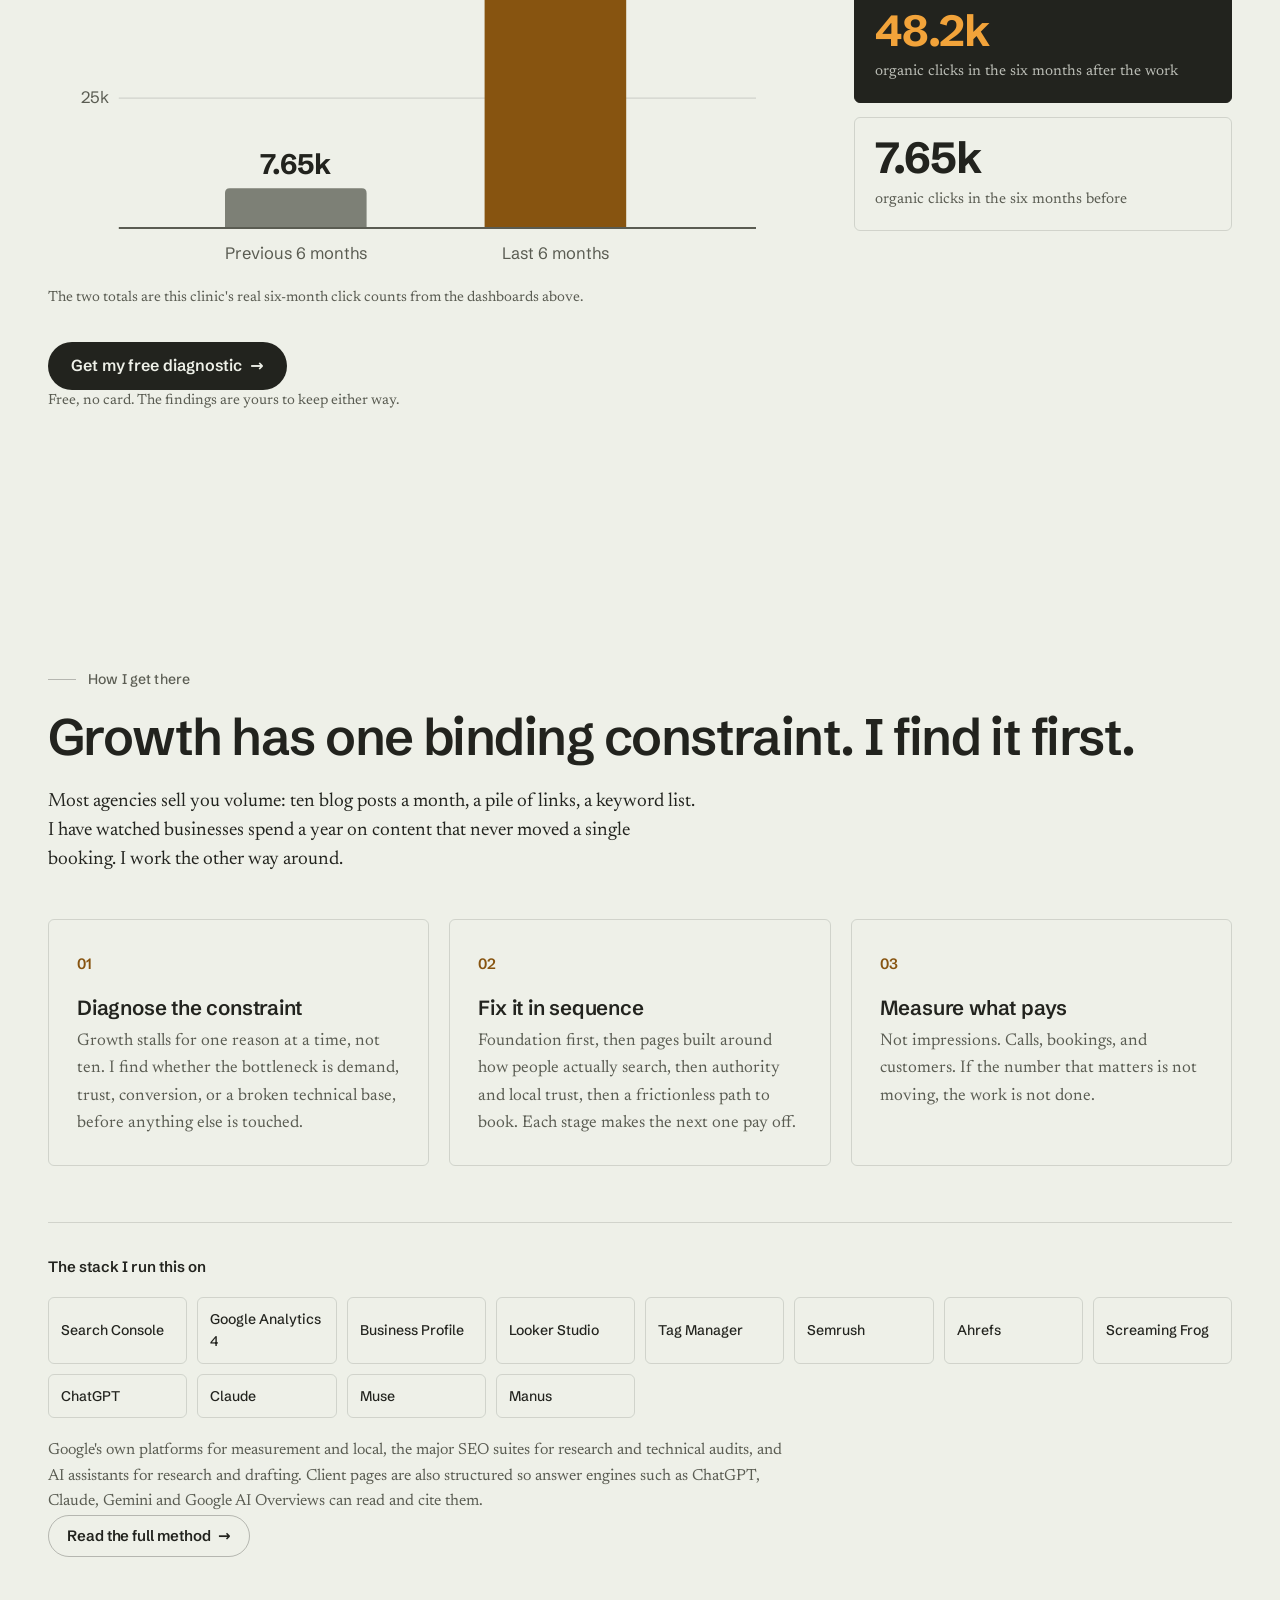
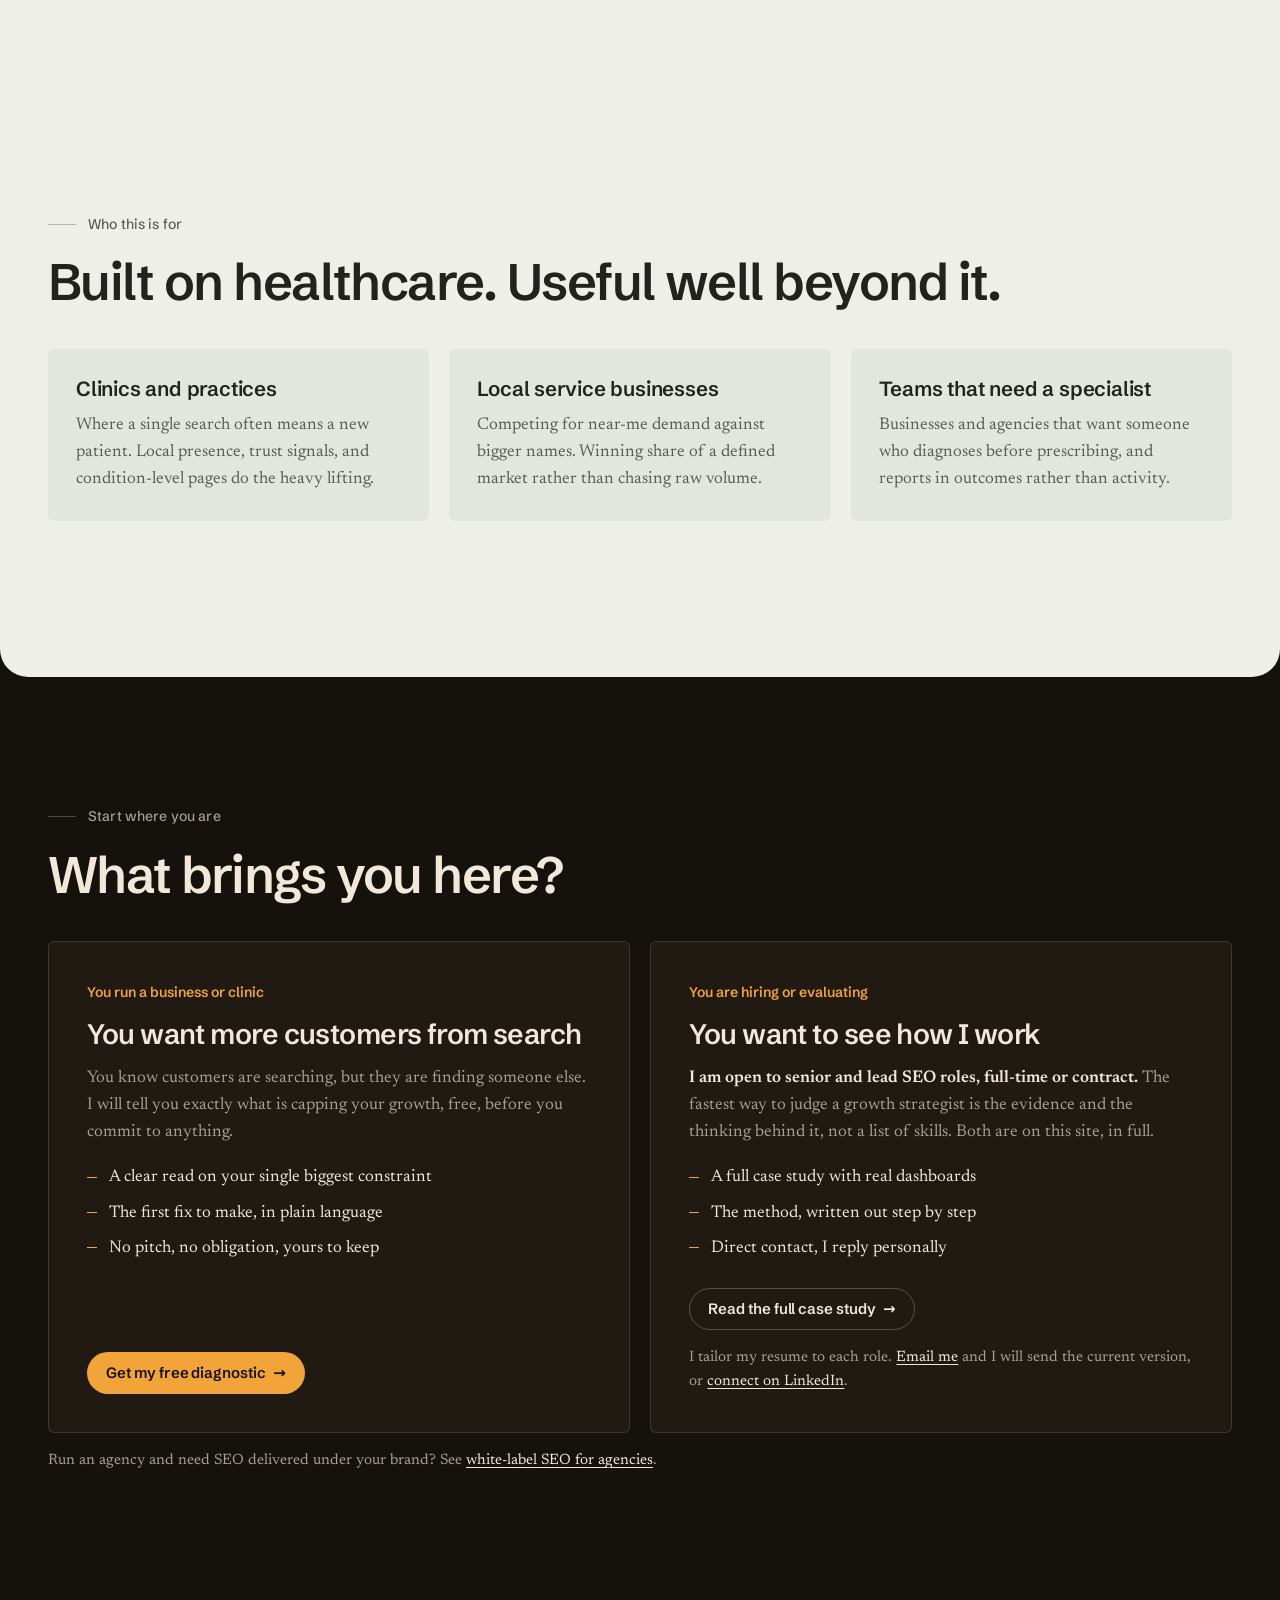
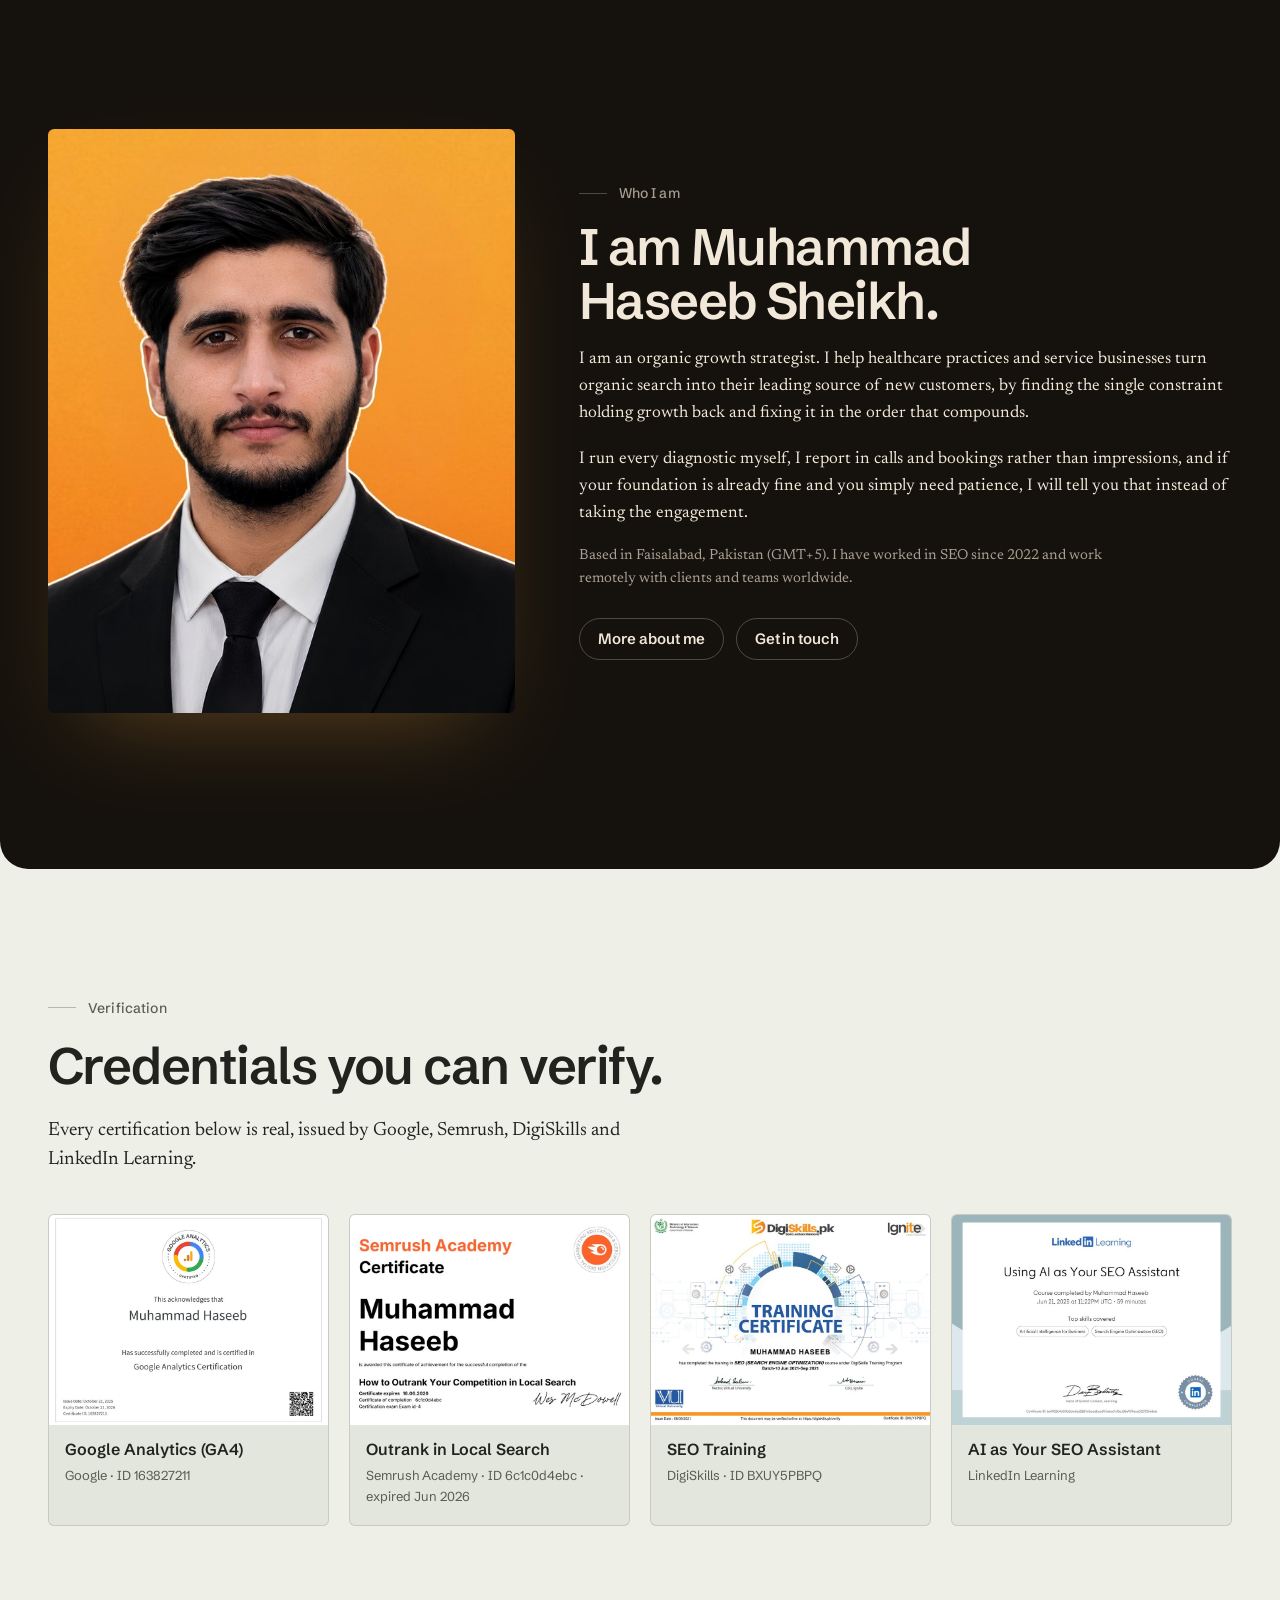
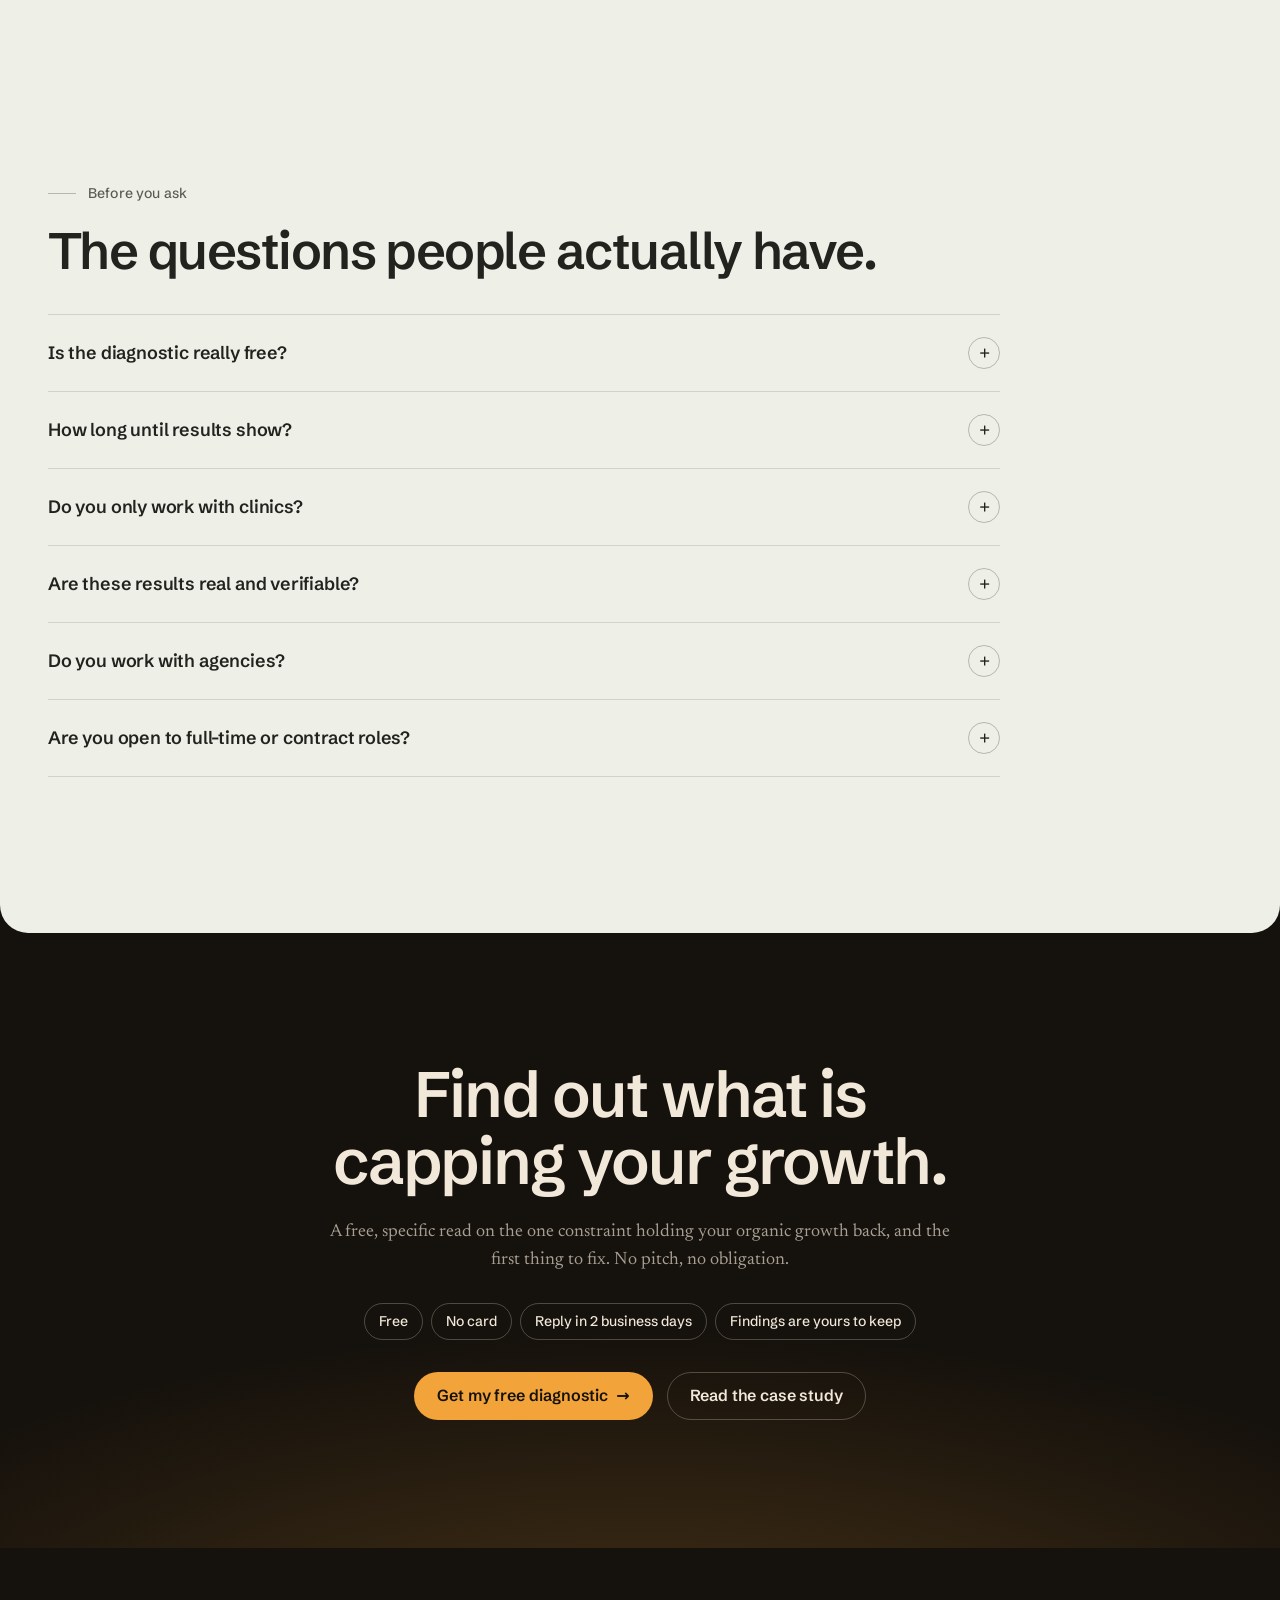
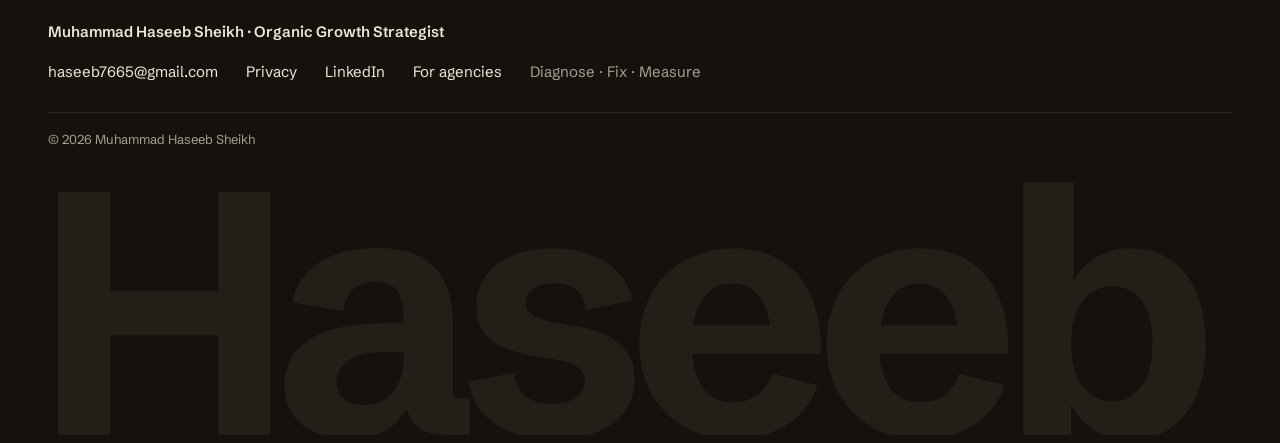
==== commit ad8ccb5c: "Cross-check Audit v4 and apply the hybrid design pass Evidence and privacy (rules in tools/content_e" ====
--- a/site/index.html
+++ b/site/index.html
@@ -22,7 +22,7 @@
 <meta property="og:image:height" content="630" />
 <meta name="twitter:card" content="summary_large_image" />
 <meta name="twitter:image" content="https://muhammadhaseeb.co/share.jpg" />
-<script type="application/ld+json">{"@context": "https://schema.org", "@graph": [{"@type": "Person", "@id": "https://muhammadhaseeb.co/#person", "name": "Muhammad Haseeb Sheikh", "alternateName": "Haseeb", "jobTitle": "Organic Growth Strategist", "description": "Organic growth strategist specializing in healthcare SEO and local search, working in SEO since 2022. Uses a constraint-first method: find the one layer capping growth (demand, technical access, trust or conversion) and fix it first.", "url": "https://muhammadhaseeb.co/", "image": "https://muhammadhaseeb.co/images/muhammad-haseeb-sheikh.jpg", "email": "mailto:haseeb7665@gmail.com", "address": {"@type": "PostalAddress", "addressLocality": "Faisalabad", "addressCountry": "PK"}, "knowsAbout": ["Search engine optimization", "Healthcare SEO", "Local SEO", "Google Business Profile optimization", "Technical SEO", "Conversion optimization"], "sameAs": ["https://www.linkedin.com/in/muhammadhaseebsheikh"]}, {"@type": "Service", "@id": "https://muhammadhaseeb.co/#service", "name": "Organic growth and healthcare SEO", "serviceType": "Search engine optimization", "provider": {"@id": "https://muhammadhaseeb.co/#person"}, "areaServed": ["US", "GB", "AU"], "description": "Constraint-first organic growth for clinics, local businesses and agencies. Documented result: a multi-location specialty clinic grew from 7,650 to 48,200 organic clicks in six months, with average Google position moving from 19 to 6.5.", "offers": {"@type": "Offer", "name": "Free growth diagnostic", "price": "0", "priceCurrency": "USD", "url": "https://muhammadhaseeb.co/diagnostic"}}, {"@type": "WebSite", "@id": "https://muhammadhaseeb.co/#website", "url": "https://muhammadhaseeb.co/", "name": "Muhammad Haseeb Sheikh", "publisher": {"@id": "https://muhammadhaseeb.co/#person"}}, {"@type": "WebPage", "dateModified": "2026-10-04", "datePublished": "2026-01-15", "@id": "https://muhammadhaseeb.co/#webpage", "url": "https://muhammadhaseeb.co/", "name": "Muhammad Haseeb Sheikh | Organic Growth & Healthcare SEO", "isPartOf": {"@id": "https://muhammadhaseeb.co/#website"}, "about": {"@id": "https://muhammadhaseeb.co/#person"}, "primaryImageOfPage": "https://muhammadhaseeb.co/images/muhammad-haseeb-sheikh.jpg", "speakable": {"@type": "SpeakableSpecification", "cssSelector": ["h1", ".sub"]}, "inLanguage": "en"}, {"@type": "FAQPage", "@id": "https://muhammadhaseeb.co/#faq", "mainEntity": [{"@type": "Question", "name": "Is the diagnostic really free?", "acceptedAnswer": {"@type": "Answer", "text": "Yes. You book a slot and add your website and goal. I review it and send a written diagnosis within two business days, then we walk through it on the call if you want. No obligation, and the findings are yours to keep."}}, {"@type": "Question", "name": "How long until results show?", "acceptedAnswer": {"@type": "Answer", "text": "Meaningful movement usually shows within two to three months. In the clinic case, clicks rose from the first month, peaked in month three and held at about six times the baseline by month six. Anyone promising page one in a few weeks is selling something else."}}, {"@type": "Question", "name": "Do you only work with clinics?", "acceptedAnswer": {"@type": "Answer", "text": "No. Healthcare is where my deepest published proof sits. I've also grown restaurant-tech, hospitality-software, web-tools and wholesale sites; those results are on the case studies page."}}, {"@type": "Question", "name": "Are these results real and verifiable?", "acceptedAnswer": {"@type": "Answer", "text": "Every figure comes from the client's own Search Console, Analytics or Business Profile, and every card states its comparison window. Named brands are shown with permission; some are properties I worked on in-house. Account URLs are cropped and no patient data is shown."}}, {"@type": "Question", "name": "Do you work with agencies?", "acceptedAnswer": {"@type": "Answer", "text": "Yes, as a white-label fulfilment partner working under your brand. Work done for a partner agency is never published here without that agency's written permission."}}, {"@type": "Question", "name": "Are you open to full-time or contract roles?", "acceptedAnswer": {"@type": "Answer", "text": "For the right team, yes. The about page has my background, and the case study shows how I think."}}]}]}</script>
+<script type="application/ld+json">{"@context": "https://schema.org", "@graph": [{"@type": "Person", "@id": "https://muhammadhaseeb.co/#person", "name": "Muhammad Haseeb Sheikh", "alternateName": "Haseeb", "jobTitle": "Organic Growth Strategist", "description": "Organic growth strategist specializing in healthcare SEO and local search, working in SEO since 2022. Uses a constraint-first method: find the one layer capping growth (demand, technical access, trust or conversion) and fix it first.", "url": "https://muhammadhaseeb.co/", "image": "https://muhammadhaseeb.co/images/muhammad-haseeb-sheikh.jpg", "email": "mailto:haseeb7665@gmail.com", "address": {"@type": "PostalAddress", "addressLocality": "Faisalabad", "addressCountry": "PK"}, "knowsAbout": ["Search engine optimization", "Healthcare SEO", "Local SEO", "Google Business Profile optimization", "Technical SEO", "Conversion optimization"], "sameAs": ["https://www.linkedin.com/in/muhammadhaseebsheikh"]}, {"@type": "Service", "@id": "https://muhammadhaseeb.co/#service", "name": "Organic growth and healthcare SEO", "serviceType": "Search engine optimization", "provider": {"@id": "https://muhammadhaseeb.co/#person"}, "areaServed": ["US", "GB", "AU"], "description": "Constraint-first organic growth for clinics, local businesses and agencies. Documented result: a multi-location specialty clinic grew from 7,650 to 48,200 organic clicks in six months, with average Google position moving from 19 to 6.5.", "offers": {"@type": "Offer", "name": "Free growth diagnostic", "price": "0", "priceCurrency": "USD", "url": "https://muhammadhaseeb.co/diagnostic"}}, {"@type": "WebSite", "@id": "https://muhammadhaseeb.co/#website", "url": "https://muhammadhaseeb.co/", "name": "Muhammad Haseeb Sheikh", "publisher": {"@id": "https://muhammadhaseeb.co/#person"}}, {"@type": "WebPage", "dateModified": "2026-10-04", "datePublished": "2026-01-15", "@id": "https://muhammadhaseeb.co/#webpage", "url": "https://muhammadhaseeb.co/", "name": "Muhammad Haseeb Sheikh | Organic Growth & Healthcare SEO", "isPartOf": {"@id": "https://muhammadhaseeb.co/#website"}, "about": {"@id": "https://muhammadhaseeb.co/#person"}, "primaryImageOfPage": "https://muhammadhaseeb.co/images/muhammad-haseeb-sheikh.jpg", "speakable": {"@type": "SpeakableSpecification", "cssSelector": ["h1", ".sub"]}, "inLanguage": "en"}, {"@type": "FAQPage", "@id": "https://muhammadhaseeb.co/#faq", "mainEntity": [{"@type": "Question", "name": "Is the diagnostic really free?", "acceptedAnswer": {"@type": "Answer", "text": "Yes. You book a slot and add your website and goal. I review it and send a written diagnosis within two business days, then we walk through it on the call if you want. No obligation, and the findings are yours to keep."}}, {"@type": "Question", "name": "How long until results show?", "acceptedAnswer": {"@type": "Answer", "text": "Meaningful movement usually shows within two to three months. In the clinic case, clicks rose from the first month, peaked in month three and held at about six times the baseline by month six. Anyone promising page one in a few weeks is selling something else."}}, {"@type": "Question", "name": "Do you only work with clinics?", "acceptedAnswer": {"@type": "Answer", "text": "No. Healthcare is where my deepest published proof sits. I've also grown restaurant-tech and hospitality-software sites; those results are on the case studies page."}}, {"@type": "Question", "name": "Are these results real and verifiable?", "acceptedAnswer": {"@type": "Answer", "text": "Every figure comes from the client's own Search Console, Analytics or Business Profile, and every card states its comparison window. Some are properties I worked on in-house. Account URLs are cropped and no patient data is shown."}}, {"@type": "Question", "name": "Do you work with agencies?", "acceptedAnswer": {"@type": "Answer", "text": "Yes, as a white-label fulfilment partner working under your brand. Work done for a partner agency is never published here without that agency's written permission."}}, {"@type": "Question", "name": "Are you open to full-time or contract roles?", "acceptedAnswer": {"@type": "Answer", "text": "For the right team, yes. The about page has my background, and the case study shows how I think."}}]}]}</script>
 
 <link rel="preload" href="fonts/schibsted-grotesk-latin.woff2" as="font" type="font/woff2" crossorigin>
 <link rel="stylesheet" href="css/site.css">
@@ -43,6 +43,7 @@
       <a href="contact.html">Contact</a>
       <a href="diagnostic.html" class="nav-cta">Free diagnostic</a>
     </nav>
+    <button id="motionToggle" data-on="true" aria-pressed="false" aria-label="Toggle reduced motion"><span class="led"></span><span id="motionLabel">Motion: on</span></button>
     <button id="burger" aria-label="Open menu" aria-expanded="false"><i></i><i></i><i></i></button>
   </div>
 </header>
@@ -55,7 +56,6 @@
   <a href="contact.html">Contact</a>
   <a href="diagnostic.html">Free diagnostic</a>
 </div>
-<button id="motionToggle" data-on="true" aria-pressed="false" aria-label="Toggle reduced motion"><span class="led"></span><span id="motionLabel">Motion: on</span></button>
 
 <main>
 
@@ -74,6 +74,7 @@
     <p class="sub reveal">I find the single constraint capping your organic growth and fix it first. Real Search Console results, not a retainer and a to-do list.</p>
     <div class="cta2 reveal">
       <a href="diagnostic.html" class="btn btn-primary">Get my free diagnostic <span aria-hidden="true">&rarr;</span></a>
+      <a href="mailto:haseeb7665@gmail.com?subject=Book%20a%20call" class="btn btn-ghost" data-booking>Book a call</a>
       <a href="#proof" class="txtlink">See the proof first</a>
     </div>
     <div class="signature reveal">
@@ -105,7 +106,7 @@
     <div class="dash-row">
       <figure class="dash snapin reveal" data-tilt>
         <img src="assets/img-1e4ef3b287bf.jpg" alt="Business Profile showing 891 calls, up 19.4 percent" loading="lazy" width="1000" height="441">
-        <figcaption><b>891 calls</b> from the Business Profile in Jan to Mar 2026, up 19.4% on the same quarter of 2025. That is as close to a booked patient as analytics gets.</figcaption>
+        <figcaption><b>891 calls</b> from the Business Profile in Jan to Mar 2026, up 19.4% on the same quarter of 2025.</figcaption>
       </figure>
       <figure class="dash snapin reveal" data-tilt>
         <img src="assets/img-285535b010dd.jpg" alt="Google Analytics 4 showing 58k active users from January to June 2026, up 298 percent on the previous period" loading="lazy" width="817" height="460">
@@ -130,7 +131,7 @@
         <figcaption class="rbody">
           <div class="rsrc">Google Search Console &middot; last 6 months vs previous 6 months</div>
           <ul class="rmetrics"><li><span class="k">Clicks</span><span class="v">4.24k<i>&rarr;</i><b>8.37k</b></span></li><li><span class="k">Impressions</span><span class="v">525k<i>&rarr;</i><b>1.6m</b></span></li><li><span class="k">Average position</span><span class="v">14.6<i>&rarr;</i><b>8.6</b></span></li><li><span class="k">CTR</span><span class="v">0.8%<i>&rarr;</i><b class="down">0.5%</b></span></li></ul>
-          <p class="rnote">Clicks roughly doubled while impressions tripled, so the click-through rate dips even as the practice reaches far more people. <b>Average position moved from mid page two (14.6) onto page one (8.6).</b> Most of the gain came in the first half of the window; the last two months flattened.</p>
+          <p class="rnote">Clicks roughly doubled while impressions tripled, so the click-through rate dips even as the practice reaches far more people. <b>Average position moved from mid page two (14.6) onto page one (8.6).</b> Most of the gain came in the first half of the window; the last two months declined.</p>
         </figcaption>
       </figure>
       <figure class="rcard" data-tilt>
@@ -138,7 +139,7 @@
         <figcaption class="rbody">
           <div class="rsrc">Google Business Profile &middot; Feb to Jun 2026 vs Feb to Jun 2025</div>
           <ul class="rmetrics"><li><span class="k">Profile interactions</span><span class="v">~464<i>&rarr;</i><b>802</b></span></li><li><span class="k">Year-on-year change</span><span class="v"><b>+72.8%</b></span></li></ul>
-          <p class="rnote">Calls, bookings, direction requests and website clicks straight off the map pack. The earlier figure is worked out from the +72.8% change on the dashboard. <b>For a local practice this is closer to revenue than any ranking number.</b></p>
+          <p class="rnote">Calls, bookings, direction requests and website clicks from the Business Profile. The earlier figure is worked out from the +72.8% change on the dashboard. <b>For a local practice this is closer to revenue than any ranking number.</b></p>
         </figcaption>
       </figure>
       <figure class="rcard" data-tilt>
@@ -183,23 +184,25 @@
     <h2 class="reveal">The searches happen either way.</h2>
     <p class="lead reveal">People are searching for exactly what you do, right now. If you are not on page one, they do not wait for you. They book with whoever is. And because organic growth compounds, every month of waiting moves the finish line further away.</p>
     <div class="waitwrap reveal" data-cu>
-      <svg class="waitchart" viewBox="0 0 640 300" role="img" aria-label="Illustration of two six-month paths for one clinic: with the work, organic clicks went from 7.65 thousand to 48.2 thousand per six months; without it, they would have stayed near 7.65 thousand">
-        <line x1="40" y1="262" x2="600" y2="262" stroke="var(--line)" stroke-width="1"/>
-        <line x1="40" y1="262" x2="40" y2="28" stroke="var(--line)" stroke-width="1"/>
-        <text x="40" y="288" class="wc-ax">Today</text>
-        <text x="600" y="288" class="wc-ax" text-anchor="end">Month 6</text>
-        <path class="flatline" d="M40,224.8 L600,224.8"/>
-        <path class="growline" d="M40,224.8 C133,217 227,204 320,180 C413,156 507,96 600,38.3"/>
-        <circle class="growdot" cx="600" cy="38.3" r="5"/>
-        <text x="592" y="30" class="wc-lab wc-grow" text-anchor="end">With the work</text>
-        <text x="592" y="212" class="wc-lab wc-flat" text-anchor="end">Without it</text>
+      <svg class="waitchart" viewBox="0 0 640 300" role="img" aria-label="Organic clicks for one clinic, from Search Console: 7,650 in the previous six months and 48,200 in the last six months">
+        <line class="wc-grid" x1="60" y1="140" x2="600" y2="140"/>
+        <text class="wc-ax" x="52" y="144" text-anchor="end">25k</text>
+        <line class="wc-grid" x1="60" y1="30" x2="600" y2="30"/>
+        <text class="wc-ax" x="52" y="34" text-anchor="end">50k</text>
+        <g class="wc-bar wc-before"><title>Previous 6 months: 7.65k organic clicks</title><path d="M150,250 V220.3 q0,-4 4,-4 h112 q4,0 4,4 V250 Z"/></g>
+        <g class="wc-bar wc-after"><title>Last 6 months: 48.2k organic clicks</title><path d="M370,250 V41.900000000000006 q0,-4 4,-4 h112 q4,0 4,4 V250 Z"/></g>
+        <line class="wc-base" x1="60" y1="250" x2="600" y2="250"/>
+        <text class="wc-val" x="210" y="204.3" text-anchor="middle">7.65k</text>
+        <text class="wc-val wc-val-after" x="430" y="25.900000000000006" text-anchor="middle">48.2k</text>
+        <text class="wc-ax" x="210" y="276" text-anchor="middle">Previous 6 months</text>
+        <text class="wc-ax" x="430" y="276" text-anchor="middle">Last 6 months</text>
       </svg>
       <div class="wchips">
         <div class="wchip grow"><span class="v"><span class="cu" data-count="48.2" data-dec="1" data-suffix="k">48.2k</span></span><span class="l">organic clicks in the six months after the work</span></div>
         <div class="wchip"><span class="v">7.65k</span><span class="l">organic clicks in the six months before</span></div>
       </div>
     </div>
-    <p class="tone-fine body reveal">The two totals are this clinic's real six-month click counts from the dashboards above. The shape of the line between them is illustrative, and your own curve will differ.</p>
+    <p class="tone-fine body reveal">The two totals are this clinic's real six-month click counts from the dashboards above.</p>
     <div class="cta-row reveal">
       <a href="diagnostic.html" class="btn btn-primary">Get my free diagnostic <span aria-hidden="true">&rarr;</span></a>
     </div>
@@ -219,30 +222,22 @@
     <div class="stack-wrap reveal">
       <p class="stack-label">The stack I run this on</p>
       <div class="stack-grid">
-        <span class="stack-tile" data-tilt><span class="stack-logo"><img src="assets/img-f695d6cd0d05.png" alt="" loading="lazy" width="440" height="440"></span><span class="stack-name">Search Console</span></span>
-        <span class="stack-tile" data-tilt><span class="stack-logo"><img src="assets/img-6f84252859ef.png" alt="" loading="lazy" width="440" height="230"></span><span class="stack-name">Google Analytics 4</span></span>
-        <span class="stack-tile" data-tilt><span class="stack-logo"><img src="assets/img-6ed88e1899df.png" alt="" loading="lazy" width="440" height="385"></span><span class="stack-name">Business Profile</span></span>
-        <span class="stack-tile" data-tilt><span class="stack-logo"><img src="assets/img-76cc78640bea.png" alt="" loading="lazy" width="440" height="331"></span><span class="stack-name">Looker Studio</span></span>
-        <span class="stack-tile" data-tilt><span class="stack-logo"><img src="assets/img-1b0ac994f22d.png" alt="" loading="lazy" width="440" height="440"></span><span class="stack-name">Tag Manager</span></span>
-        <span class="stack-tile" data-tilt><span class="stack-logo"><img src="assets/img-be7363990f59.png" alt="" loading="lazy" width="264" height="148"></span><span class="stack-name">Semrush</span></span>
-        <span class="stack-tile" data-tilt><span class="stack-logo"><img src="assets/img-ca7401880fdc.png" alt="" loading="lazy" width="400" height="113"></span><span class="stack-name">Ahrefs</span></span>
-        <span class="stack-tile" data-tilt><span class="stack-logo"><img src="assets/img-52aa05ed2a05.png" alt="" loading="lazy" width="320" height="320"></span><span class="stack-name">Screaming Frog</span></span>
-        <span class="stack-tile" data-tilt><span class="stack-logo"><img src="assets/img-aa2975b161c8.png" alt="" loading="lazy" width="440" height="440"></span><span class="stack-name">ChatGPT</span></span>
-        <span class="stack-tile" data-tilt><span class="stack-logo"><img src="assets/img-7c6c2092bb56.png" alt="" loading="lazy" width="440" height="440"></span><span class="stack-name">Claude</span></span>
-        <span class="stack-tile" data-tilt><span class="stack-logo"><img src="assets/img-5746313cb89d.png" alt="" loading="lazy" width="440" height="440"></span><span class="stack-name">Muse</span></span>
-        <span class="stack-tile" data-tilt><span class="stack-logo"><img src="assets/img-e14b4d971d86.png" alt="" loading="lazy" width="156" height="200"></span><span class="stack-name">Manus</span></span>
+        <span class="stack-tile" data-tilt><span class="stack-name">Search Console</span></span>
+        <span class="stack-tile" data-tilt><span class="stack-name">Google Analytics 4</span></span>
+        <span class="stack-tile" data-tilt><span class="stack-name">Business Profile</span></span>
+        <span class="stack-tile" data-tilt><span class="stack-name">Looker Studio</span></span>
+        <span class="stack-tile" data-tilt><span class="stack-name">Tag Manager</span></span>
+        <span class="stack-tile" data-tilt><span class="stack-name">Semrush</span></span>
+        <span class="stack-tile" data-tilt><span class="stack-name">Ahrefs</span></span>
+        <span class="stack-tile" data-tilt><span class="stack-name">Screaming Frog</span></span>
+        <span class="stack-tile" data-tilt><span class="stack-name">ChatGPT</span></span>
+        <span class="stack-tile" data-tilt><span class="stack-name">Claude</span></span>
+        <span class="stack-tile" data-tilt><span class="stack-name">Muse</span></span>
+        <span class="stack-tile" data-tilt><span class="stack-name">Manus</span></span>
       </div>
       <p class="stack-note">Google's own platforms for measurement and local, the major SEO suites for research and technical audits, and AI assistants for research and drafting. Client pages are also structured so answer engines such as ChatGPT, Claude, Gemini and Google AI Overviews can read and cite them.</p>
     </div>
     <div><a href="method.html" class="btn btn-ghost btn-sm">Read the full method <span aria-hidden="true">&rarr;</span></a></div>
-  </div>
-</section>
-<section id="brands" aria-labelledby="brands-h" data-stage="paper">
-  <div class="wrap">
-    <div class="coord"><span class="n">02</span><span class="t">Where the work has been</span></div>
-    <h2 id="brands-h" class="reveal">Work across ten healthcare, software and wholesale brands.</h2>
-    <p class="lead reveal">Healthcare is where I go deepest, but the constraint-first method is not specific to it. The same diagnosis works for a direct primary care practice, a restaurant platform and a wholesale supplier. Only the constraint changes.</p>
-    <p class="brandnote reveal">Engagements were a mix of direct client work and in-house work on company-owned properties. Performance screenshots below are pulled from the live Google accounts, with the account URL cropped out.</p>
   </div>
 </section>
 <section id="who" data-stage="paper">
@@ -313,7 +308,7 @@
     <p class="lead reveal">Every certification below is real, issued by Google, Semrush, DigiSkills and LinkedIn Learning.</p>
     <div class="certgrid reveal">
       <div class="certcard"><div class="cimg"><img src="assets/img-3f494f6cc52c.jpg" alt="Google Analytics GA4 Certification for Muhammad Haseeb, issued by Google, certificate ID 163827211" loading="lazy" width="900" height="695"></div><div class="cmeta"><div class="ct">Google Analytics (GA4)</div><div class="cs">Google &middot; ID 163827211</div></div></div>
-      <div class="certcard"><div class="cimg"><img src="assets/img-e9c221a7266d.jpg" alt="Semrush Academy certificate: How to Outrank Your Competition in Local Search, awarded to Muhammad Haseeb" loading="lazy" width="900" height="636"></div><div class="cmeta"><div class="ct">Outrank in Local Search</div><div class="cs">Semrush Academy &middot; ID 6c1c0d4ebc</div></div></div>
+      <div class="certcard"><div class="cimg"><img src="assets/img-e9c221a7266d.jpg" alt="Semrush Academy certificate: How to Outrank Your Competition in Local Search, awarded to Muhammad Haseeb" loading="lazy" width="900" height="636"></div><div class="cmeta"><div class="ct">Outrank in Local Search</div><div class="cs">Semrush Academy &middot; ID 6c1c0d4ebc &middot; expired Jun 2026</div></div></div>
       <div class="certcard"><div class="cimg"><img src="assets/img-1e1fdbbfdbce.jpg" alt="DigiSkills.pk SEO training certificate awarded to Muhammad Haseeb, verified by Virtual University and Ignite" loading="lazy" width="900" height="635"></div><div class="cmeta"><div class="ct">SEO Training</div><div class="cs">DigiSkills &middot; ID BXUY5PBPQ</div></div></div>
       <div class="certcard"><div class="cimg"><img src="assets/img-831effe07c1c.jpg" alt="LinkedIn Learning certificate: Using AI as Your SEO Assistant, completed by Muhammad Haseeb" loading="lazy" width="900" height="695"></div><div class="cmeta"><div class="ct">AI as Your SEO Assistant</div><div class="cs">LinkedIn Learning</div></div></div>
     </div>
@@ -323,7 +318,7 @@
   <div class="wrap">
     <div class="coord"><span class="n">11</span><span class="t">Before you ask</span></div>
     <h2 class="reveal">The questions people actually have.</h2>
-    <div class="faq reveal"><details><summary>Is the diagnostic really free?<span class="p">+</span></summary><div class="a">Yes. You book a slot and add your website and goal. I review it and send a written diagnosis within two business days, then we walk through it on the call if you want. No obligation, and the findings are yours to keep.</div></details><details><summary>How long until results show?<span class="p">+</span></summary><div class="a">Meaningful movement usually shows within two to three months. In the clinic case, clicks rose from the first month, peaked in month three and held at about six times the baseline by month six. Anyone promising page one in a few weeks is selling something else.</div></details><details><summary>Do you only work with clinics?<span class="p">+</span></summary><div class="a">No. Healthcare is where my deepest published proof sits. I've also grown restaurant-tech, hospitality-software, web-tools and wholesale sites; those results are on the case studies page.</div></details><details><summary>Are these results real and verifiable?<span class="p">+</span></summary><div class="a">Every figure comes from the client's own Search Console, Analytics or Business Profile, and every card states its comparison window. Named brands are shown with permission; some are properties I worked on in-house. Account URLs are cropped and no patient data is shown.</div></details><details><summary>Do you work with agencies?<span class="p">+</span></summary><div class="a">Yes, as a white-label fulfilment partner working under your brand. Work done for a partner agency is never published here without that agency's written permission.</div></details><details><summary>Are you open to full-time or contract roles?<span class="p">+</span></summary><div class="a">For the right team, yes. The about page has my background, and the case study shows how I think.</div></details></div>
+    <div class="faq reveal"><details><summary>Is the diagnostic really free?<span class="p">+</span></summary><div class="a">Yes. You book a slot and add your website and goal. I review it and send a written diagnosis within two business days, then we walk through it on the call if you want. No obligation, and the findings are yours to keep.</div></details><details><summary>How long until results show?<span class="p">+</span></summary><div class="a">Meaningful movement usually shows within two to three months. In the clinic case, clicks rose from the first month, peaked in month three and held at about six times the baseline by month six. Anyone promising page one in a few weeks is selling something else.</div></details><details><summary>Do you only work with clinics?<span class="p">+</span></summary><div class="a">No. Healthcare is where my deepest published proof sits. I've also grown restaurant-tech and hospitality-software sites; those results are on the case studies page.</div></details><details><summary>Are these results real and verifiable?<span class="p">+</span></summary><div class="a">Every figure comes from the client's own Search Console, Analytics or Business Profile, and every card states its comparison window. Some are properties I worked on in-house. Account URLs are cropped and no patient data is shown.</div></details><details><summary>Do you work with agencies?<span class="p">+</span></summary><div class="a">Yes, as a white-label fulfilment partner working under your brand. Work done for a partner agency is never published here without that agency's written permission.</div></details><details><summary>Are you open to full-time or contract roles?<span class="p">+</span></summary><div class="a">For the right team, yes. The about page has my background, and the case study shows how I think.</div></details></div>
   </div>
 </section>
 <section id="cta" data-stage="night">
@@ -336,7 +331,6 @@
         <a href="diagnostic.html" class="btn btn-primary">Get my free diagnostic <span aria-hidden="true">&rarr;</span></a>
         <a href="case-healthcare-seo.html" class="btn btn-ghost">Read the case study</a>
       </div>
-      <p class="altpath">Hiring for a role? I am open to senior and lead SEO positions, full-time or contract. <a href="mailto:haseeb7665@gmail.com?subject=Role%20or%20project">Email me</a> for a resume tailored to the role, or <a href="https://www.linkedin.com/in/muhammadhaseebsheikh" target="_blank" rel="noopener">connect on LinkedIn</a>.</p>
     </div>
   </div>
 </section>
@@ -368,13 +362,6 @@
 </nav>
 
 
-<div id="stickyCta" aria-hidden="true">
-  <div class="sc-in">
-    <img class="sc-face" src="assets/img-f12f8c9a94dd.jpg" alt="" width="40" height="40" data-added>
-    <span class="sc-t">Free growth diagnostic<small>No card &middot; no obligation</small></span>
-    <a href="diagnostic.html" class="btn btn-primary btn-sm">Get my free diagnostic</a>
-  </div>
-</div>
 
 
 <script src="js/site.js" defer></script>
--- a/site/css/site.css
+++ b/site/css/site.css
@@ -27,7 +27,7 @@
   --r-sm:6px; --r-lg:28px; --r-pill:999px;
   --ease-out:cubic-bezier(0,0,0,1);
   --ease-io:cubic-bezier(.65,0,.35,1);
-  --nav-h:68px;
+  --nav-h:80px;
 
   /* stage defaults (night) */
   --bg:var(--night); --bg-2:var(--night-2); --bg-3:var(--night-3);
@@ -134,15 +134,17 @@
 #nav .wrap.navin{display:contents}
 #nav.scrolled{background:rgba(21,17,12,.82);backdrop-filter:saturate(1.3) blur(14px);-webkit-backdrop-filter:saturate(1.3) blur(14px);box-shadow:0 1px 0 rgba(241,232,218,.08)}
 #nav.hide{transform:translateY(-100%)}
+body.menu-open #nav{z-index:70;background:transparent;box-shadow:none;backdrop-filter:none;-webkit-backdrop-filter:none}
+body.menu-open #nav .brand,body.menu-open #nav #motionToggle{visibility:hidden}
 .brand{display:inline-flex;align-items:center;gap:10px;font-family:var(--f-sans);font-weight:700;font-size:20px;letter-spacing:-.02em;text-decoration:none;color:var(--bone)}
 .brand b{font-weight:700}
 .brand .dot{width:10px;height:10px;border-radius:50%;background:var(--amber);box-shadow:0 0 18px rgba(242,163,58,.55)}
 .brand .chapter{font-family:var(--f-serif);font-style:italic;font-weight:400;font-size:16px;color:var(--bone-dim);padding-left:12px;margin-left:2px;border-left:1px solid rgba(241,232,218,.2);letter-spacing:0;transition:opacity .3s}
-.nav-links{display:flex;align-items:center;gap:4px}
-.nav-links a{font-family:var(--f-sans);font-size:15px;font-weight:500;color:rgba(241,232,218,.72);text-decoration:none;padding:8px 12px;border-radius:var(--r-pill);transition:color .12s var(--ease-out),background-color .12s var(--ease-out)}
+.nav-links{display:flex;align-items:center;gap:6px;margin-left:auto}
+.nav-links a{font-family:var(--f-sans);font-size:15.5px;font-weight:500;color:rgba(241,232,218,.78);text-decoration:none;white-space:nowrap;padding:10px 14px;border-radius:var(--r-pill);transition:color .12s var(--ease-out),background-color .12s var(--ease-out)}
 .nav-links a:hover{color:var(--bone)}
 .nav-links a[aria-current="page"]{color:var(--bone);text-decoration:underline dotted;text-underline-offset:6px}
-.nav-links .nav-cta{background:var(--amber);color:var(--night);font-weight:600;margin-left:8px;padding:9px 16px}
+.nav-links .nav-cta{background:var(--amber);color:var(--night);font-weight:600;margin-left:10px;padding:11px 20px}
 .nav-links .nav-cta:hover{background:#FFB956;color:var(--night)}
 #burger{display:none;width:48px;height:48px;border:1px solid rgba(241,232,218,.24);border-radius:var(--r-pill);background:transparent;cursor:pointer;position:relative;z-index:61}
 #burger i{position:absolute;left:15px;right:15px;height:1.5px;background:var(--bone);transition:transform .3s var(--ease-out),opacity .2s}
@@ -160,17 +162,18 @@
 
 #progress{position:fixed;left:0;top:0;height:2px;width:0;background:var(--amber);z-index:70;pointer-events:none}
 
-#motionToggle{position:fixed;right:16px;bottom:16px;z-index:40;display:inline-flex;align-items:center;gap:8px;min-height:36px;padding:6px 12px;border-radius:var(--r-pill);border:1px solid rgba(241,232,218,.2);
-  background:rgba(21,17,12,.78);backdrop-filter:blur(10px);-webkit-backdrop-filter:blur(10px);color:var(--bone);font-family:var(--f-sans);font-size:13px;font-weight:500;cursor:pointer}
+#motionToggle{position:relative;flex:none;display:inline-flex;align-items:center;gap:8px;min-height:40px;padding:6px 14px;border-radius:var(--r-pill);border:1px solid rgba(241,232,218,.22);background:transparent;color:rgba(241,232,218,.85);font-family:var(--f-sans);font-size:13px;font-weight:500;cursor:pointer;white-space:nowrap}
+#motionToggle:hover{color:var(--bone);border-color:rgba(241,232,218,.5)}
 #motionToggle .led{width:7px;height:7px;border-radius:50%;background:var(--sage)}
 #motionToggle[data-on="false"] .led{background:var(--bone-dim)}
 
 /* chapter rail (home) */
-#rail{position:fixed;right:18px;top:50%;transform:translateY(-50%);z-index:30;display:flex;flex-direction:column;gap:10px}
-#rail a{display:block;width:8px;height:8px;border-radius:50%;background:rgba(127,120,110,.5);position:relative;text-decoration:none;transition:background-color .2s,transform .2s}
-#rail a span{position:absolute;right:18px;top:50%;transform:translateY(-50%);white-space:nowrap;font-family:var(--f-sans);font-size:12px;font-weight:500;background:var(--night);color:var(--bone);padding:3px 8px;border-radius:var(--r-pill);opacity:0;pointer-events:none;transition:opacity .2s}
+#rail{position:fixed;right:10px;top:50%;transform:translateY(-50%);z-index:30;display:flex;flex-direction:column;gap:0}
+#rail a{display:block;width:24px;height:24px;position:relative;text-decoration:none}
+#rail a::before{content:"";position:absolute;left:8px;top:8px;width:8px;height:8px;border-radius:50%;background:rgba(127,120,110,.55);transition:background-color .2s,transform .2s}
+#rail a span{position:absolute;right:26px;top:50%;transform:translateY(-50%);white-space:nowrap;font-family:var(--f-sans);font-size:12px;font-weight:500;background:var(--night);color:var(--bone);padding:3px 8px;border-radius:var(--r-pill);opacity:0;pointer-events:none;transition:opacity .2s}
 #rail a:hover span,#rail a.on span{opacity:1}
-#rail a.on{background:var(--amber);transform:scale(1.4)}
+#rail a.on::before{background:var(--amber);transform:scale(1.4)}
 #rail a.on span{opacity:0}
 #rail:hover a.on span{opacity:1}
 
@@ -187,13 +190,6 @@
 footer::after{content:"Haseeb";display:block;flex-basis:100%;font-family:var(--f-sans);font-weight:700;letter-spacing:-.06em;line-height:.74;font-size:clamp(96px,27vw,420px);color:rgba(241,232,218,.06);margin:24px 0 -0.06em -0.04em;pointer-events:none;user-select:none}
 
 /* ---------- floating CTA pill (Fiasco "Book a chat" pattern) ---------- */
-#stickyCta{position:fixed;left:50%;bottom:16px;z-index:45;transform:translate(-50%,140%);opacity:0;transition:transform .45s var(--ease-out),opacity .3s var(--ease-out);pointer-events:none;max-width:calc(100% - 24px)}
-#stickyCta.show{transform:translate(-50%,0);opacity:1;pointer-events:auto}
-#stickyCta .sc-in{display:flex;align-items:center;gap:12px;padding:6px 6px 6px 6px;border-radius:var(--r-pill);background:rgba(21,17,12,.92);backdrop-filter:blur(14px);-webkit-backdrop-filter:blur(14px);border:1px solid rgba(241,232,218,.14);box-shadow:0 18px 40px rgba(0,0,0,.35);color:var(--bone)}
-#stickyCta .sc-face{width:40px;height:40px;border-radius:50%;object-fit:cover}
-#stickyCta .sc-t{display:flex;flex-direction:column;font-family:var(--f-sans);font-size:14px;font-weight:600;line-height:1.2;white-space:nowrap}
-#stickyCta .sc-t small{font-weight:400;font-size:12px;color:var(--bone-dim)}
-#stickyCta .btn{background:var(--amber);color:var(--night)}
 #quickCta{display:none}
 
 /* ---------- answer-engine summaries & answer boxes ---------- */
@@ -321,13 +317,6 @@
 .waitwrap{display:grid;grid-template-columns:minmax(0,2fr) minmax(0,1fr);gap:clamp(24px,4vw,56px);align-items:center;margin-top:48px}
 .waitchart{width:100%;height:auto;overflow:visible}
 .waitchart .wc-ax{font-family:var(--f-sans);font-size:13px;fill:var(--fg-dim)}
-.waitchart .wc-lab{font-family:var(--f-sans);font-size:15px;font-weight:600}
-.waitchart .wc-grow{fill:var(--accent)}
-.waitchart .wc-flat{fill:var(--fg-dim)}
-.waitchart .flatline{fill:none;stroke:var(--fg-dim);stroke-width:2;stroke-dasharray:6 6}
-.waitchart .growline{fill:none;stroke:var(--accent);stroke-width:3;stroke-linecap:round;stroke-dasharray:1000;stroke-dashoffset:0;transition:stroke-dashoffset 2s var(--ease-out)}
-.js .waitwrap:not(.in) .growline{stroke-dashoffset:1000}
-.waitchart .growdot{fill:var(--accent)}
 .wchips{display:grid;gap:14px}
 .wchip{padding:18px 20px;border-radius:var(--r-sm);border:1px solid var(--line)}
 .wchip .v{display:block;font-family:var(--f-sans);font-weight:700;font-size:clamp(32px,3.4vw,52px);letter-spacing:-.03em;line-height:1;font-variant-numeric:lining-nums}
@@ -351,7 +340,6 @@
 .stack-label{font-family:var(--f-sans);font-weight:600;font-size:15px}
 .stack-grid{display:grid;grid-template-columns:repeat(auto-fill,minmax(130px,1fr));gap:10px;margin-top:18px}
 .stack-tile{display:flex;align-items:center;gap:10px;padding:10px 12px;border:1px solid var(--line);border-radius:var(--r-sm);font-family:var(--f-sans);font-size:14px;font-weight:500}
-.stack-logo img{width:24px;height:24px;object-fit:contain}
 .stack-note{margin-top:20px;max-width:46em;color:var(--fg-dim);font-size:16px}
 
 /* brands */
@@ -428,7 +416,7 @@
    ===================================================================== */
 .case-title{font-size:clamp(40px,6vw,92px);max-width:15ch;position:relative;z-index:1}
 .case-title em{color:var(--amber)}
-#case-hero > *:not(.gl-stage){position:relative;z-index:1}
+#case-hero > *:not(.gl-stage):not(.gl-labels){position:relative;z-index:1}
 .case-sub{max-width:38em}
 .case-meta{display:flex;flex-wrap:wrap;gap:8px;margin-top:28px}
 .case-meta span{font-family:var(--f-sans);font-size:14px;color:var(--fg-dim);padding:7px 14px;border-radius:var(--r-pill);border:1px solid var(--line-2)}
@@ -686,9 +674,8 @@
 .chan .cv{font-family:var(--f-sans);font-weight:600;overflow-wrap:anywhere}
 .avail{display:flex;align-items:center;gap:10px;margin-top:24px;font-family:var(--f-sans);font-size:14px;color:var(--fg-dim)}
 .dotp{width:8px;height:8px;border-radius:50%;background:var(--sage);flex:none}
-.contact-photo{width:96px;margin-bottom:-36px;margin-left:24px;position:relative;z-index:1}
-.contact-photo img{width:96px;height:96px;border-radius:50%;object-fit:cover;box-shadow:0 0 0 4px var(--night)}
-.contact-hero .form-card{padding-top:48px}
+.contact-photo{max-width:440px;margin-left:auto}
+.contact-photo img{width:100%;aspect-ratio:4/5;object-fit:cover;border-radius:var(--r-sm);box-shadow:0 50px 100px -40px rgba(242,163,58,.4)}
 .prose .steps .step{grid-template-columns:56px minmax(0,1fr)}
 
 /* =====================================================================
@@ -767,6 +754,7 @@
 main.doc h1,.pg-404 h1{font-size:clamp(40px,6vw,80px);margin-bottom:24px}
 main.doc h2{font-size:clamp(22px,2vw,28px);margin:40px 0 10px}
 main.doc a,.pg-404 main a:not(.btn){color:var(--amber-ink)}
+main.doc p > a:only-child{display:inline-block;padding:8px 0}
 .pg-404 main > p{font-size:clamp(19px,1.5vw,22px);color:var(--graphite-dim)}
 .pg-404 .btn-p{background:var(--graphite);color:var(--paper)}
 .pg-404 .btn-g{color:var(--graphite);border-color:rgba(34,35,30,.3)}
@@ -783,15 +771,82 @@
 @keyframes rise{to{opacity:1;transform:none}}
 
 /* =====================================================================
+   2026-10-11: hybrid pass: evidence scenes, chart, story bar, contact
+   ===================================================================== */
+
+/* ---------- evidence scenes (js/stage.js) ---------- */
+.gl-labels{position:absolute;inset:0;pointer-events:none;z-index:1}
+.gl-label{position:absolute;left:0;top:0;font-family:var(--f-sans);font-size:13px;font-weight:600;color:var(--bone);white-space:nowrap;padding:4px 10px;border-radius:var(--r-pill);background:rgba(21,17,12,.7);border:1px solid rgba(241,232,218,.16);transition:opacity .6s var(--ease-out)}
+.gl-label.a{color:var(--night);background:var(--amber);border-color:var(--amber)}
+@media (min-width:1200px){
+  .gl-on > .gl-stage,.gl-on > .gl-labels{inset:0 0 auto 0;height:100vh;height:100svh}
+  .pg-index .hero.gl-on .neuro{max-width:min(780px,58vw)}
+  #case-hero.gl-on > :not(.gl-stage):not(.gl-labels){max-width:min(780px,56vw)}
+  #case-hero.gl-on .tldr,#case-hero.gl-on .toc{max-width:none}
+}
+@media (max-width:1199px){
+  /* phones and tablets: the scene comes first, the words follow (object-first, Oryzo) */
+  .hero.gl-on,#case-hero.gl-on{padding-top:calc(var(--nav-h) + 50svh)!important}
+  .hero.gl-on .gl-stage,#case-hero.gl-on .gl-stage,.hero.gl-on .gl-labels,#case-hero.gl-on .gl-labels{inset:0 0 auto 0;height:calc(var(--nav-h) + 52svh)}
+  .hero.gl-on::after,#case-hero.gl-on::after{content:"";position:absolute;left:0;right:0;top:calc(var(--nav-h) + 40svh);height:12svh;background:linear-gradient(transparent,var(--night));pointer-events:none;z-index:0}
+  .hero{align-items:flex-start}
+  .gl-label{font-size:12px}
+}
+
+/* ---------- before/after chart (replaces the illustrative curve) ---------- */
+.waitchart .wc-grid{stroke:var(--line);stroke-width:1}
+.waitchart .wc-base{stroke:var(--fg-dim);stroke-width:1.5}
+.waitchart .wc-ax{font-family:var(--f-sans);font-size:14px;fill:var(--fg-dim)}
+.waitchart .wc-val{font-family:var(--f-sans);font-size:24px;font-weight:700;fill:var(--fg)}
+.waitchart .wc-before path{fill:#7D8076}
+.waitchart .wc-after path{fill:var(--accent)}
+.waitchart .wc-bar path{transform-box:fill-box;transform-origin:50% 100%;transition:transform 1.2s var(--ease-out),opacity .2s}
+.waitchart .wc-bar:hover path{opacity:.85}
+.js .waitwrap:not(.in) .wc-bar path{transform:scaleY(.02)}
+
+/* ---------- diagnostic: request by email (no form endpoint exists) ---------- */
+.req{margin-top:22px;display:grid;gap:14px}
+.req-l{font-family:var(--f-sans);font-weight:600;font-size:15px;color:var(--graphite)}
+.req-list{counter-reset:req;display:grid;gap:8px}
+.req-list li{counter-increment:req;display:flex;gap:12px;align-items:baseline;padding:12px 14px;border:1px solid rgba(34,35,30,.16);border-radius:12px;background:#fff;font-family:var(--f-sans);font-size:15.5px;color:var(--graphite)}
+.req-list li::before{content:counter(req,decimal-leading-zero) ".";color:var(--amber-ink);font-weight:600;font-size:13px;font-variant-numeric:lining-nums}
+.req .opt{color:var(--graphite-dim);font-weight:400}
+.req .form-submit{display:flex}
+
+/* ---------- case study: stage bar (challenge -> limits) ---------- */
+.story{position:sticky;top:0;z-index:40;background:rgba(21,17,12,.92);backdrop-filter:blur(12px);-webkit-backdrop-filter:blur(12px);border-bottom:1px solid rgba(241,232,218,.1);padding:0 var(--pad-x);transition:top .35s var(--ease-out)}
+body:has(#nav:not(.hide)) .story{top:var(--nav-h)}
+.story-in{position:relative;display:flex;gap:4px;overflow-x:auto;scrollbar-width:none;padding:8px 0}
+.story-in::-webkit-scrollbar{display:none}
+.story a{flex:1 0 auto;display:flex;align-items:center;justify-content:center;gap:8px;min-height:44px;padding:8px 14px;border-radius:var(--r-pill);font-family:var(--f-sans);font-size:15px;font-weight:600;color:var(--bone-dim);text-decoration:none;white-space:nowrap;transition:color .2s,background-color .2s}
+.story a .sn{width:22px;height:22px;border-radius:50%;border:1px solid currentColor;display:grid;place-items:center;font-size:12px}
+.story a:hover{color:var(--bone)}
+.story a.on{color:var(--night);background:var(--amber)}
+.story a.done{color:var(--bone)}
+.story-fill{position:absolute;left:0;bottom:0;height:2px;width:calc(var(--p,0) * 100%);background:var(--amber);transition:width .15s linear}
+section[data-story]{scroll-margin-top:calc(var(--nav-h) + 72px)}
+
+/* ---------- tap targets ---------- */
+.cs-breadcrumb a,footer a,.toc a,.backlink{display:inline-block;padding:4px 0;min-height:24px}
+footer a{padding:6px 0}
+.stack-tile{min-height:44px}
+
+/* ---------- contact: booking, email, LinkedIn ---------- */
+.contact-hero{align-items:center}
+.chan a{min-height:64px}
+@media (max-width:960px){ .contact-photo{margin:12px 0 0;max-width:360px} }
+
+/* =====================================================================
    RESPONSIVE
    ===================================================================== */
 @media (max-width:1080px){
-  .nav-links a:not(.nav-cta){padding:8px 9px;font-size:14px}
-}
+}
+#nav.compact .nav-links{display:none}
+#nav.compact #burger{display:block}
+@media (max-width:1279px){ #rail{display:none} }
 @media (max-width:960px){
   .nav-links{display:none}
   #burger{display:block}
-  #rail{display:none}
   #proof .wrap{display:block}
   #proof .wrap > figure.dash{position:relative;top:auto;margin-bottom:28px}
   #proof .dash-row{display:grid;grid-template-columns:1fr;gap:28px;padding-top:0}
@@ -807,7 +862,8 @@
   .pcase:nth-child(even) .pc-media{order:0}
 }
 @media (max-width:760px){
-  :root{--nav-h:60px}
+  :root{--nav-h:64px}
+  #motionToggle{min-height:44px;padding:6px 12px;font-size:12.5px}
   .brand .chapter{display:none}
   .cs-grid{grid-template-columns:1fr}
   .cs-grid .cs-card:nth-child(even):not(.flag){margin-top:0}
@@ -820,20 +876,12 @@
   .offerbox dd{margin-bottom:10px}
   .cs-stats,.pc-stats{grid-template-columns:repeat(2,minmax(0,1fr));gap:10px}
   .cat-bar{position:static}
-  #stickyCta .btn{white-space:nowrap;font-size:14px;padding:9px 14px;min-height:40px}
-  #stickyCta .sc-face{width:34px;height:34px}
-  #stickyCta .sc-t small{display:none}
-  #stickyCta{bottom:12px;left:auto;right:12px;transform:translateY(140%);max-width:calc(100% - 136px)}
-  #stickyCta.show{transform:none}
-  #motionToggle{left:12px;right:auto;bottom:14px;min-height:32px;padding:4px 10px;font-size:12px}
   .cat-bar{border-radius:20px}
   .ba-bar{grid-template-columns:44px minmax(0,1fr) 56px}
   .bcell{min-height:110px;padding:16px}
-  .contact-photo{margin-left:16px}
   footer{padding-top:56px}
 }
 @media (max-width:420px){
-  #stickyCta .sc-t{display:none}
 }
 
 /* =====================================================================
@@ -842,7 +890,6 @@
 @media (prefers-reduced-motion:reduce){
   *,*::before,*::after{animation-duration:.001ms!important;animation-delay:0ms!important;animation-iteration-count:1!important;transition-duration:.001ms!important;scroll-behavior:auto!important}
   .js .blur-in .split-word,.js .rise-in{filter:none!important;opacity:1!important;transform:none!important}
-  .gl-stage{opacity:.85}
 }
 html.rm-on *,html.rm-on *::before,html.rm-on *::after{animation-duration:.001ms!important;animation-delay:0ms!important;animation-iteration-count:1!important;transition-duration:.001ms!important;scroll-behavior:auto!important}
 html.rm-on .split-word,html.rm-on .rise-in{filter:none!important;opacity:1!important;transform:none!important}
